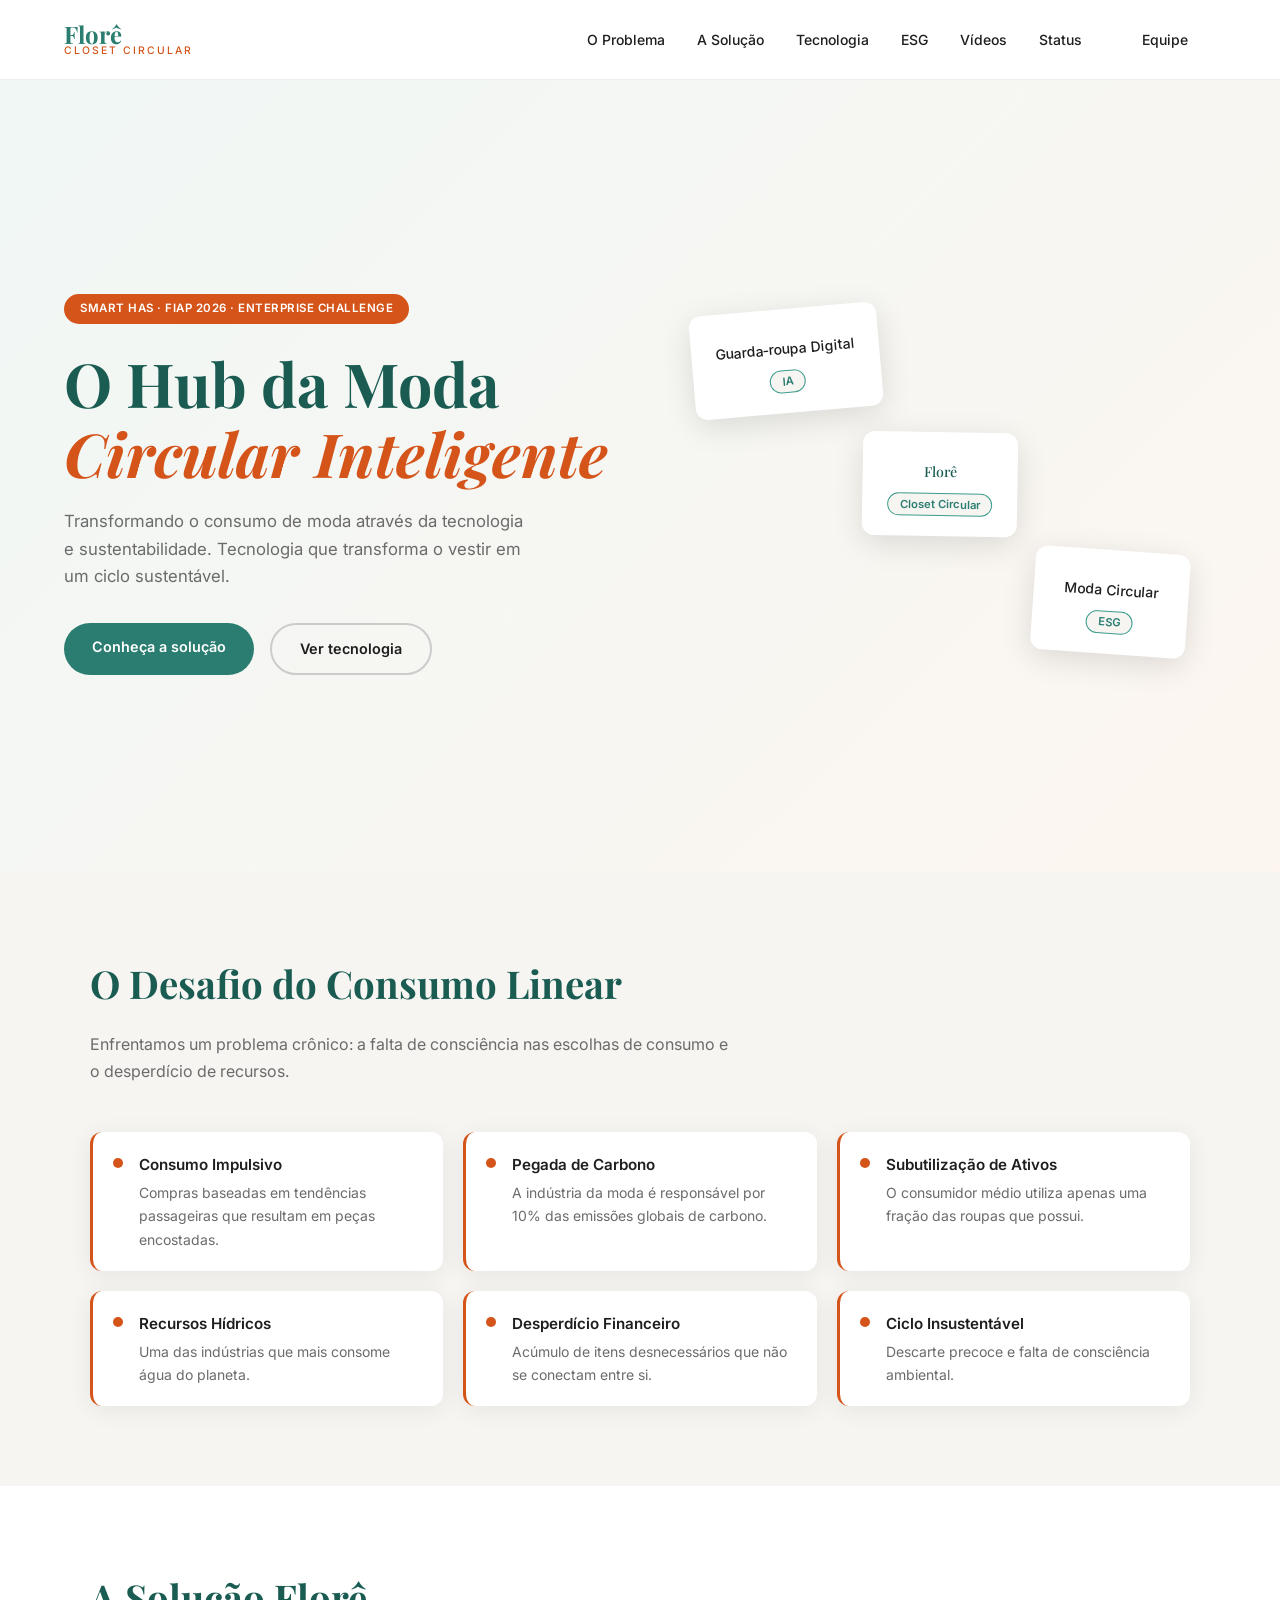
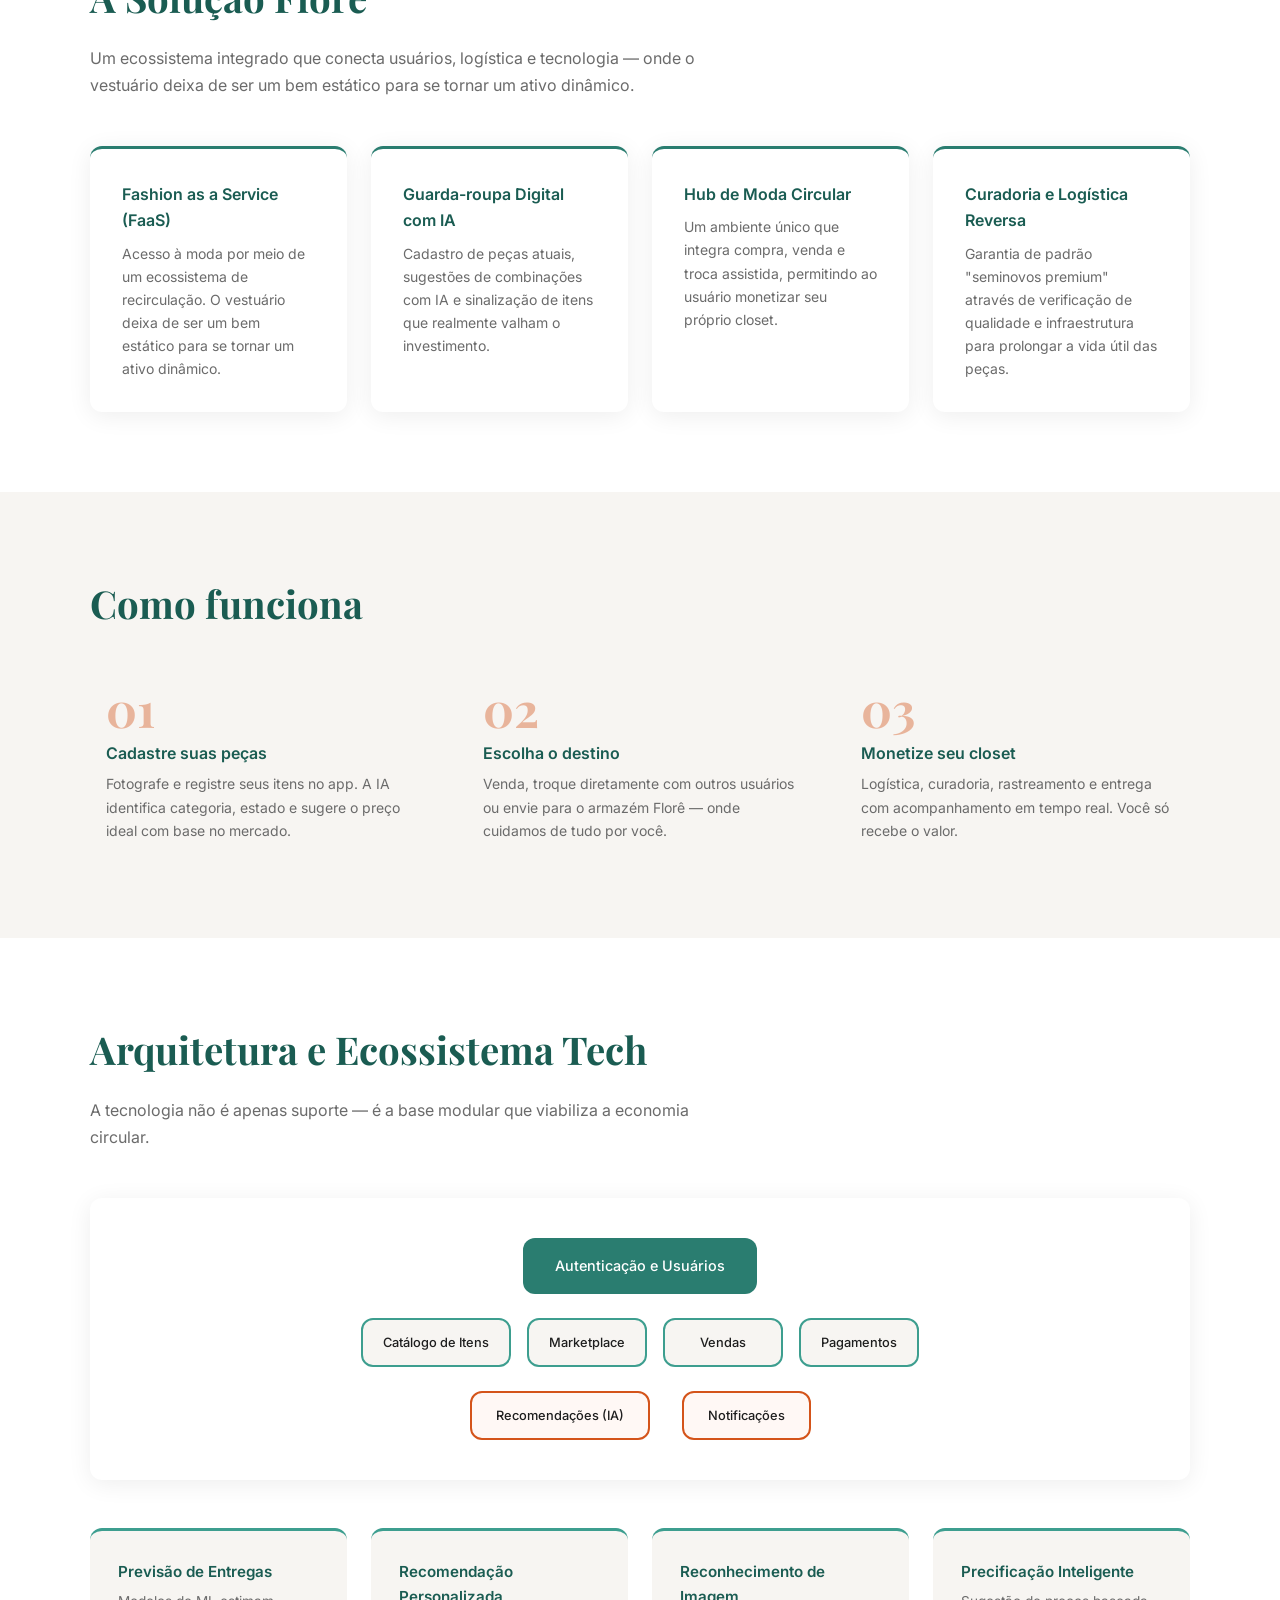
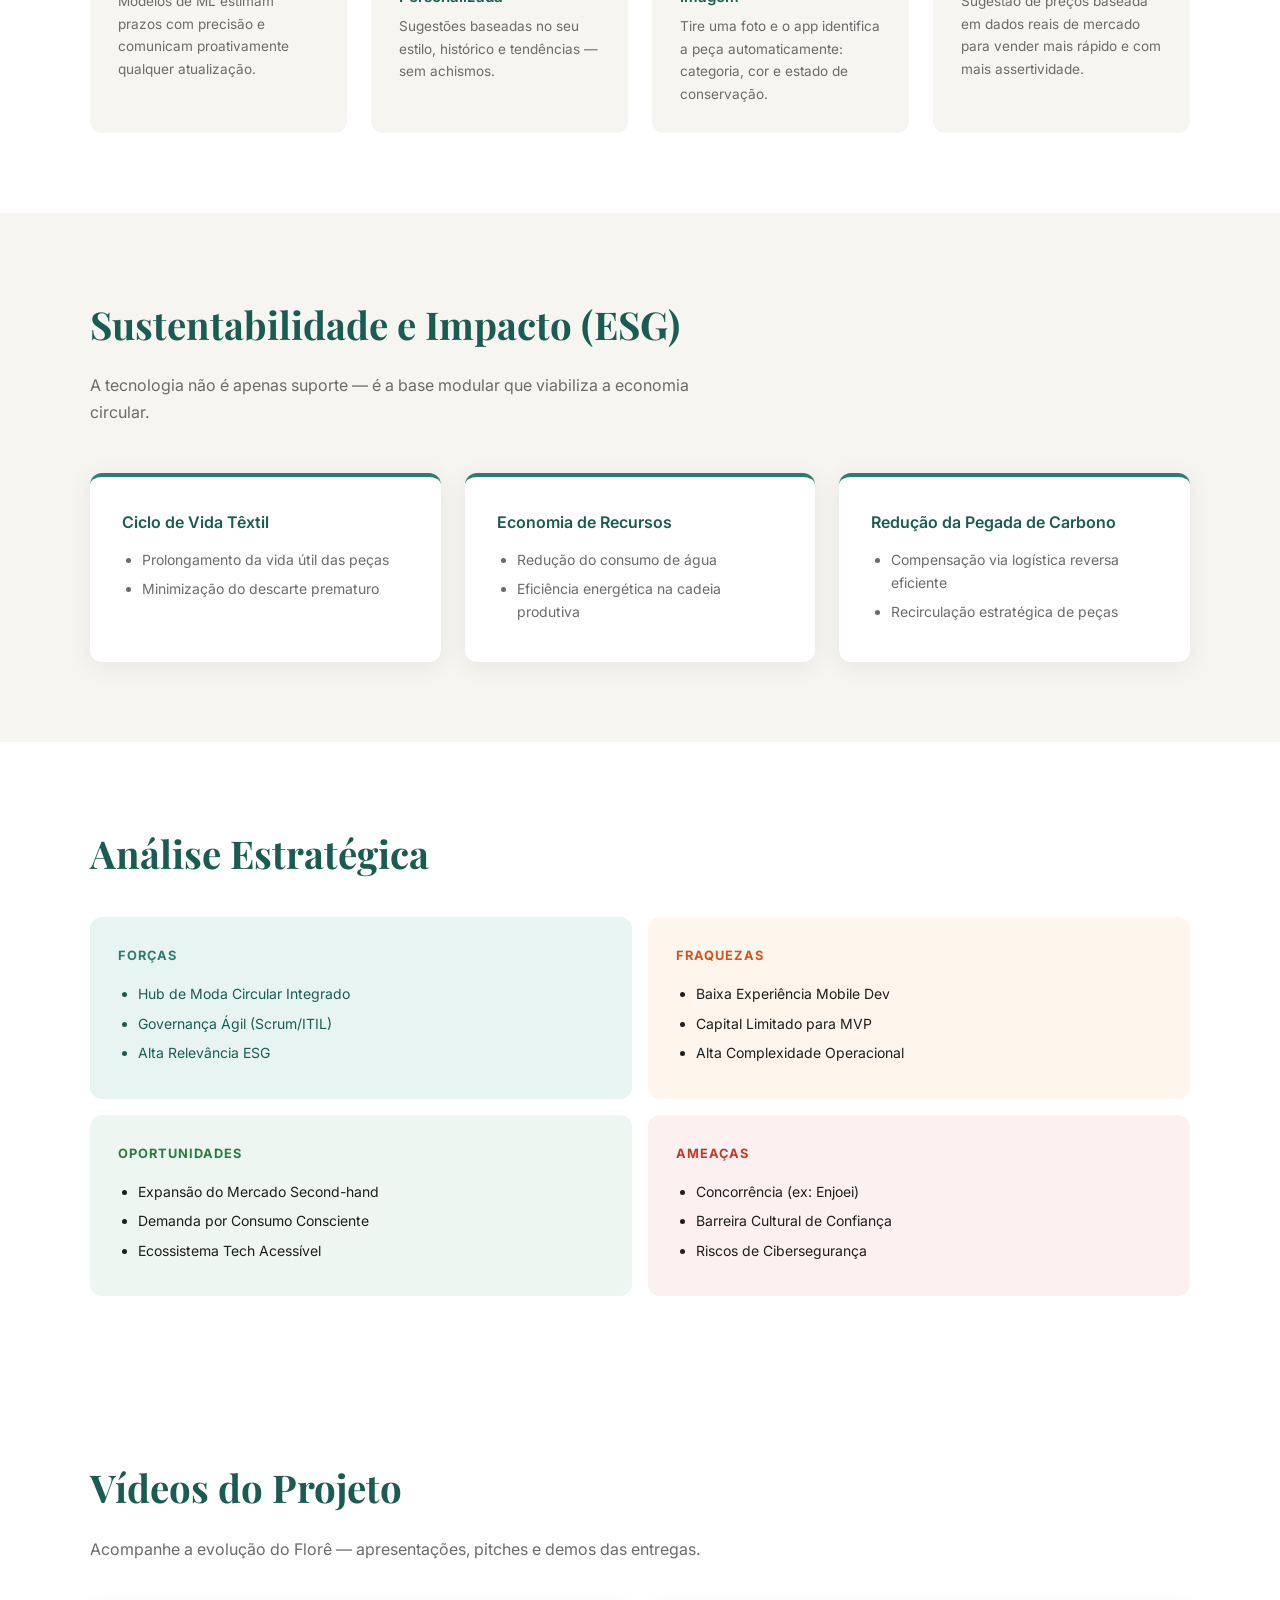
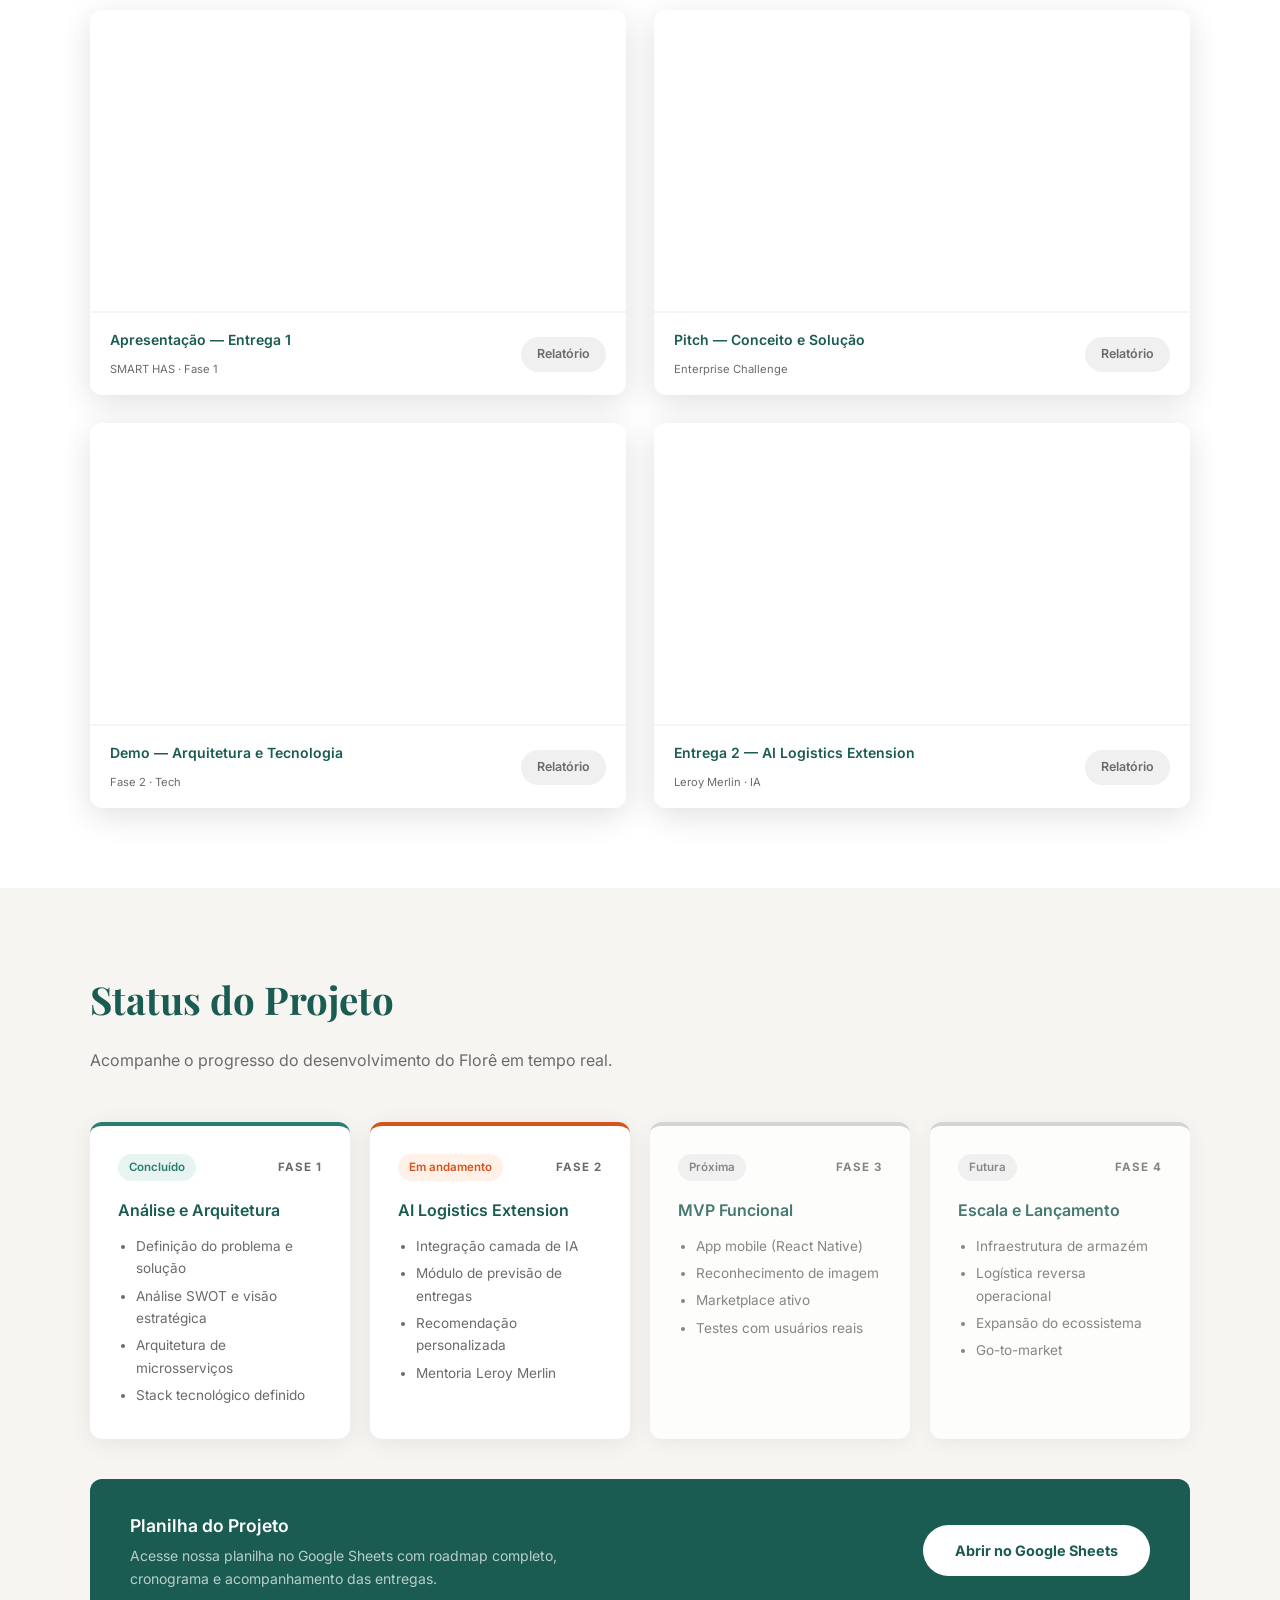
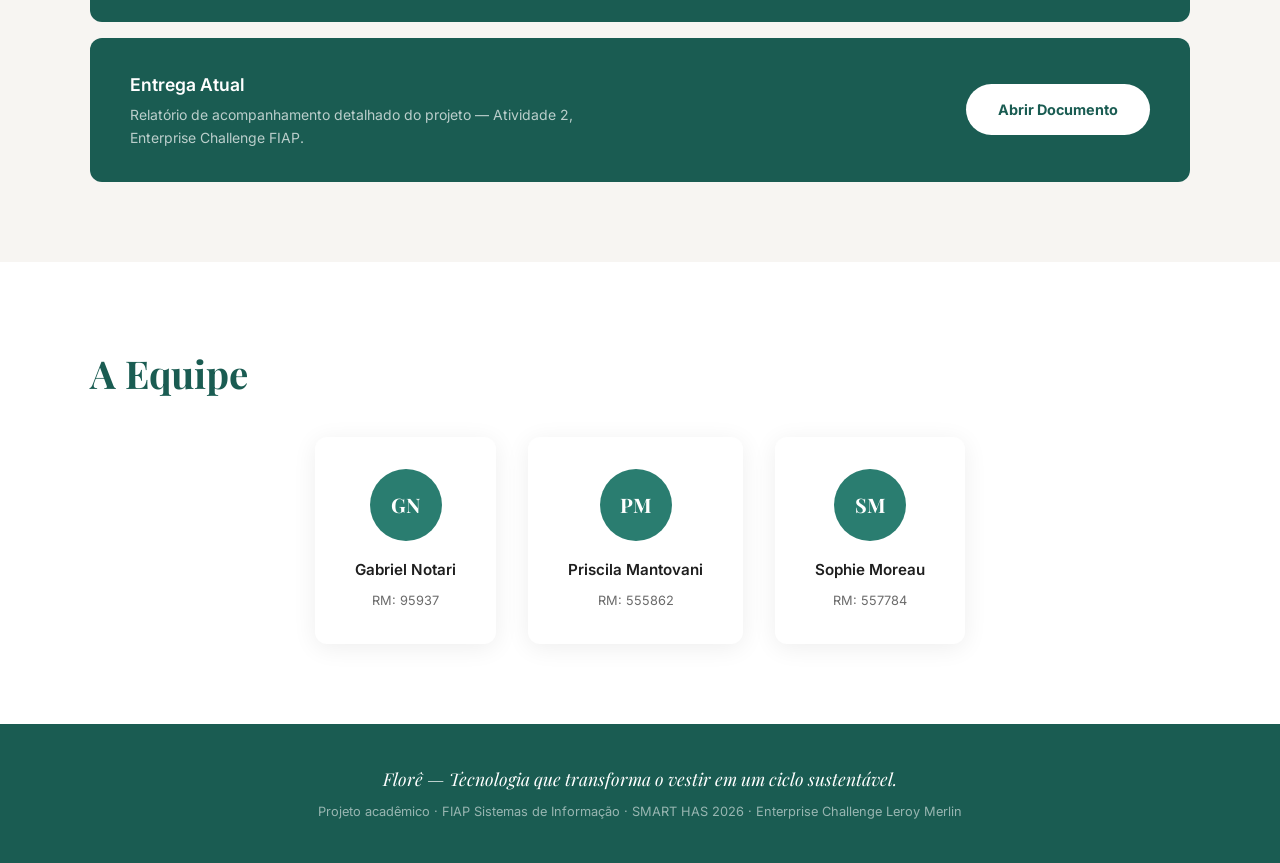
==== index.html @ 2611abcc "Match doc link style to sheets card" ====
<!DOCTYPE html>
<html lang="pt-BR">
<head>
  <meta charset="UTF-8" />
  <meta name="viewport" content="width=device-width, initial-scale=1.0" />
  <title>Florê — Closet Circular</title>
  <link rel="stylesheet" href="css/style.css" />
  <link rel="preconnect" href="https://fonts.googleapis.com" />
  <link href="https://fonts.googleapis.com/css2?family=Playfair+Display:ital,wght@0,400;0,600;0,700;1,400&family=Inter:wght@300;400;500;600&display=swap" rel="stylesheet" />
</head>
<body>

  <!-- NAV -->
  <nav class="nav">
    <div class="nav__logo">
      <span class="nav__logo-text">Florê</span>
      <span class="nav__logo-sub">closet circular</span>
    </div>
    <ul class="nav__links">
      <li><a href="#problema">O Problema</a></li>
      <li><a href="#solucao">A Solução</a></li>
      <li><a href="#tecnologia">Tecnologia</a></li>
      <li><a href="#esg">ESG</a></li>
      <li><a href="#videos">Vídeos</a></li>
      <li><a href="#status">Status</a></li>
      <li><a href="equipe.html" class="btn btn--outline">Equipe</a></li>
    </ul>
  </nav>

  <!-- HERO -->
  <section class="hero">
    <div class="hero__content">
      <span class="badge">SMART HAS · FIAP 2026 · Enterprise Challenge</span>
      <h1 class="hero__title">O Hub da Moda<br /><em>Circular Inteligente</em></h1>
      <p class="hero__subtitle">
        Transformando o consumo de moda através da tecnologia e sustentabilidade.
        Tecnologia que transforma o vestir em um ciclo sustentável.
      </p>
      <div class="hero__cta">
        <a href="#solucao" class="btn btn--primary">Conheça a solução</a>
        <a href="#tecnologia" class="btn btn--ghost">Ver tecnologia</a>
      </div>
    </div>
    <div class="hero__visual">
      <div class="hero__card hero__card--1">
        <p>Guarda-roupa Digital</p>
        <span class="card__tag">IA</span>
      </div>
      <div class="hero__card hero__card--2">
        <p class="hero__card-brand">Florê</p>
        <span class="card__tag">Closet Circular</span>
      </div>
      <div class="hero__card hero__card--3">
        <p>Moda Circular</p>
        <span class="card__tag">ESG</span>
      </div>
    </div>
  </section>

  <!-- PROBLEMA -->
  <section class="section section--alt" id="problema">
    <div class="container">
      <div class="section__header">
        <h2 class="section__title">O Desafio do Consumo Linear</h2>
        <p class="section__text">
          Enfrentamos um problema crônico: a falta de consciência nas escolhas de consumo e o desperdício de recursos.
        </p>
      </div>
      <div class="grid grid--2">
        <div class="problem-item">
          <div class="problem-item__dot"></div>
          <div>
            <h3>Consumo Impulsivo</h3>
            <p>Compras baseadas em tendências passageiras que resultam em peças encostadas.</p>
          </div>
        </div>
        <div class="problem-item">
          <div class="problem-item__dot"></div>
          <div>
            <h3>Pegada de Carbono</h3>
            <p>A indústria da moda é responsável por 10% das emissões globais de carbono.</p>
          </div>
        </div>
        <div class="problem-item">
          <div class="problem-item__dot"></div>
          <div>
            <h3>Subutilização de Ativos</h3>
            <p>O consumidor médio utiliza apenas uma fração das roupas que possui.</p>
          </div>
        </div>
        <div class="problem-item">
          <div class="problem-item__dot"></div>
          <div>
            <h3>Recursos Hídricos</h3>
            <p>Uma das indústrias que mais consome água do planeta.</p>
          </div>
        </div>
        <div class="problem-item">
          <div class="problem-item__dot"></div>
          <div>
            <h3>Desperdício Financeiro</h3>
            <p>Acúmulo de itens desnecessários que não se conectam entre si.</p>
          </div>
        </div>
        <div class="problem-item">
          <div class="problem-item__dot"></div>
          <div>
            <h3>Ciclo Insustentável</h3>
            <p>Descarte precoce e falta de consciência ambiental.</p>
          </div>
        </div>
      </div>
    </div>
  </section>

  <!-- SOLUÇÃO -->
  <section class="section" id="solucao">
    <div class="container">
      <div class="section__header">
        <h2 class="section__title">A Solução Florê</h2>
        <p class="section__text">
          Um ecossistema integrado que conecta usuários, logística e tecnologia — onde o vestuário deixa de ser um bem estático para se tornar um ativo dinâmico.
        </p>
      </div>
      <div class="cards">
        <div class="card card--accent">
          <h3>Fashion as a Service (FaaS)</h3>
          <p>Acesso à moda por meio de um ecossistema de recirculação. O vestuário deixa de ser um bem estático para se tornar um ativo dinâmico.</p>
        </div>
        <div class="card card--accent">
          <h3>Guarda-roupa Digital com IA</h3>
          <p>Cadastro de peças atuais, sugestões de combinações com IA e sinalização de itens que realmente valham o investimento.</p>
        </div>
        <div class="card card--accent">
          <h3>Hub de Moda Circular</h3>
          <p>Um ambiente único que integra compra, venda e troca assistida, permitindo ao usuário monetizar seu próprio closet.</p>
        </div>
        <div class="card card--accent">
          <h3>Curadoria e Logística Reversa</h3>
          <p>Garantia de padrão "seminovos premium" através de verificação de qualidade e infraestrutura para prolongar a vida útil das peças.</p>
        </div>
      </div>
    </div>
  </section>

  <!-- COMO FUNCIONA -->
  <section class="section section--alt" id="como-funciona">
    <div class="container">
      <h2 class="section__title">Como funciona</h2>
      <div class="steps">
        <div class="step">
          <span class="step__number">01</span>
          <h3>Cadastre suas peças</h3>
          <p>Fotografe e registre seus itens no app. A IA identifica categoria, estado e sugere o preço ideal com base no mercado.</p>
        </div>
        <div class="step">
          <span class="step__number">02</span>
          <h3>Escolha o destino</h3>
          <p>Venda, troque diretamente com outros usuários ou envie para o armazém Florê — onde cuidamos de tudo por você.</p>
        </div>
        <div class="step">
          <span class="step__number">03</span>
          <h3>Monetize seu closet</h3>
          <p>Logística, curadoria, rastreamento e entrega com acompanhamento em tempo real. Você só recebe o valor.</p>
        </div>
      </div>
    </div>
  </section>

  <!-- TECNOLOGIA -->
  <section class="section" id="tecnologia">
    <div class="container">
      <div class="section__header">
        <h2 class="section__title">Arquitetura e Ecossistema Tech</h2>
        <p class="section__text">
          A tecnologia não é apenas suporte — é a base modular que viabiliza a economia circular.
        </p>
      </div>
      <div class="arch">
        <div class="arch__center">
          <p>Autenticação e Usuários</p>
        </div>
        <div class="arch__modules">
          <div class="arch__module"><p>Catálogo de Itens</p></div>
          <div class="arch__module"><p>Marketplace</p></div>
          <div class="arch__module"><p>Vendas</p></div>
          <div class="arch__module"><p>Pagamentos</p></div>
        </div>
        <div class="arch__ai">
          <div class="arch__ai-item"><p>Recomendações (IA)</p></div>
          <div class="arch__ai-item"><p>Notificações</p></div>
        </div>
      </div>
      <div class="features">
        <div class="feature">
          <h3>Previsão de Entregas</h3>
          <p>Modelos de ML estimam prazos com precisão e comunicam proativamente qualquer atualização.</p>
        </div>
        <div class="feature">
          <h3>Recomendação Personalizada</h3>
          <p>Sugestões baseadas no seu estilo, histórico e tendências — sem achismos.</p>
        </div>
        <div class="feature">
          <h3>Reconhecimento de Imagem</h3>
          <p>Tire uma foto e o app identifica a peça automaticamente: categoria, cor e estado de conservação.</p>
        </div>
        <div class="feature">
          <h3>Precificação Inteligente</h3>
          <p>Sugestão de preços baseada em dados reais de mercado para vender mais rápido e com mais assertividade.</p>
        </div>
      </div>
    </div>
  </section>

  <!-- ESG -->
  <section class="section section--alt" id="esg">
    <div class="container">
      <div class="section__header">
        <h2 class="section__title">Sustentabilidade e Impacto (ESG)</h2>
        <p class="section__text">
          A tecnologia não é apenas suporte — é a base modular que viabiliza a economia circular.
        </p>
      </div>
      <div class="esg-grid">
        <div class="esg-card">
          <h3>Ciclo de Vida Têxtil</h3>
          <ul>
            <li>Prolongamento da vida útil das peças</li>
            <li>Minimização do descarte prematuro</li>
          </ul>
        </div>
        <div class="esg-card">
          <h3>Economia de Recursos</h3>
          <ul>
            <li>Redução do consumo de água</li>
            <li>Eficiência energética na cadeia produtiva</li>
          </ul>
        </div>
        <div class="esg-card">
          <h3>Redução da Pegada de Carbono</h3>
          <ul>
            <li>Compensação via logística reversa eficiente</li>
            <li>Recirculação estratégica de peças</li>
          </ul>
        </div>
      </div>
    </div>
  </section>

  <!-- SWOT -->
  <section class="section" id="swot">
    <div class="container">
      <h2 class="section__title">Análise Estratégica</h2>
      <div class="swot">
        <div class="swot__cell swot__cell--s">
          <h3>Forças</h3>
          <ul>
            <li>Hub de Moda Circular Integrado</li>
            <li>Governança Ágil (Scrum/ITIL)</li>
            <li>Alta Relevância ESG</li>
          </ul>
        </div>
        <div class="swot__cell swot__cell--w">
          <h3>Fraquezas</h3>
          <ul>
            <li>Baixa Experiência Mobile Dev</li>
            <li>Capital Limitado para MVP</li>
            <li>Alta Complexidade Operacional</li>
          </ul>
        </div>
        <div class="swot__cell swot__cell--o">
          <h3>Oportunidades</h3>
          <ul>
            <li>Expansão do Mercado Second-hand</li>
            <li>Demanda por Consumo Consciente</li>
            <li>Ecossistema Tech Acessível</li>
          </ul>
        </div>
        <div class="swot__cell swot__cell--t">
          <h3>Ameaças</h3>
          <ul>
            <li>Concorrência (ex: Enjoei)</li>
            <li>Barreira Cultural de Confiança</li>
            <li>Riscos de Cibersegurança</li>
          </ul>
        </div>
      </div>
    </div>
  </section>

  <!-- VIDEOS -->
  <section class="section" id="videos">
    <div class="container">
      <div class="section__header">
        <h2 class="section__title">Vídeos do Projeto</h2>
        <p class="section__text">Acompanhe a evolução do Florê — apresentações, pitches e demos das entregas.</p>
      </div>
      <div class="videos-grid">
        <div class="video-card">
          <div class="video-wrap">
            <iframe src="https://www.youtube.com/embed/IFmr7-r5NGU?start=9" title="Florê - Vídeo 1" frameborder="0" allow="accelerometer; autoplay; clipboard-write; encrypted-media; gyroscope; picture-in-picture" allowfullscreen></iframe>
          </div>
          <div class="video-card__footer">
            <div>
              <p class="video-card__label">Apresentação — Entrega 1</p>
              <span class="video-card__tag">SMART HAS · Fase 1</span>
            </div>
            <a href="assets/pdfs/entrega-1.pdf" class="btn-pdf" target="_blank" data-pending="true">Relatório</a>
          </div>
        </div>
        <div class="video-card">
          <div class="video-wrap">
            <iframe src="https://www.youtube.com/embed/PlExFuU6SHs?start=1" title="Florê - Vídeo 2" frameborder="0" allow="accelerometer; autoplay; clipboard-write; encrypted-media; gyroscope; picture-in-picture" allowfullscreen></iframe>
          </div>
          <div class="video-card__footer">
            <div>
              <p class="video-card__label">Pitch — Conceito e Solução</p>
              <span class="video-card__tag">Enterprise Challenge</span>
            </div>
            <a href="assets/pdfs/entrega-2.pdf" class="btn-pdf" target="_blank" data-pending="true">Relatório</a>
          </div>
        </div>
        <div class="video-card">
          <div class="video-wrap">
            <iframe src="https://www.youtube.com/embed/DBwNPee3TGM?start=10" title="Florê - Vídeo 3" frameborder="0" allow="accelerometer; autoplay; clipboard-write; encrypted-media; gyroscope; picture-in-picture" allowfullscreen></iframe>
          </div>
          <div class="video-card__footer">
            <div>
              <p class="video-card__label">Demo — Arquitetura e Tecnologia</p>
              <span class="video-card__tag">Fase 2 · Tech</span>
            </div>
            <a href="assets/pdfs/entrega-3.pdf" class="btn-pdf" target="_blank" data-pending="true">Relatório</a>
          </div>
        </div>
        <div class="video-card">
          <div class="video-wrap">
            <iframe src="https://www.youtube.com/embed/zfQlmi-WRsg?start=3" title="Florê - Vídeo 4" frameborder="0" allow="accelerometer; autoplay; clipboard-write; encrypted-media; gyroscope; picture-in-picture" allowfullscreen></iframe>
          </div>
          <div class="video-card__footer">
            <div>
              <p class="video-card__label">Entrega 2 — AI Logistics Extension</p>
              <span class="video-card__tag">Leroy Merlin · IA</span>
            </div>
            <a href="assets/pdfs/entrega-4.pdf" class="btn-pdf" target="_blank" data-pending="true">Relatório</a>
          </div>
        </div>
      </div>
    </div>
  </section>

  <!-- STATUS -->
  <section class="section section--alt" id="status">
    <div class="container">
      <div class="section__header">
        <h2 class="section__title">Status do Projeto</h2>
        <p class="section__text">Acompanhe o progresso do desenvolvimento do Florê em tempo real.</p>
      </div>
      <div class="status-grid">
        <div class="status-phase status-phase--done">
          <div class="status-phase__header">
            <span class="status-badge status-badge--done">Concluído</span>
            <span class="status-phase__num">Fase 1</span>
          </div>
          <h3>Análise e Arquitetura</h3>
          <ul>
            <li>Definição do problema e solução</li>
            <li>Análise SWOT e visão estratégica</li>
            <li>Arquitetura de microsserviços</li>
            <li>Stack tecnológico definido</li>
          </ul>
        </div>
        <div class="status-phase status-phase--active">
          <div class="status-phase__header">
            <span class="status-badge status-badge--active">Em andamento</span>
            <span class="status-phase__num">Fase 2</span>
          </div>
          <h3>AI Logistics Extension</h3>
          <ul>
            <li>Integração camada de IA</li>
            <li>Módulo de previsão de entregas</li>
            <li>Recomendação personalizada</li>
            <li>Mentoria Leroy Merlin</li>
          </ul>
        </div>
        <div class="status-phase status-phase--upcoming">
          <div class="status-phase__header">
            <span class="status-badge status-badge--upcoming">Próxima</span>
            <span class="status-phase__num">Fase 3</span>
          </div>
          <h3>MVP Funcional</h3>
          <ul>
            <li>App mobile (React Native)</li>
            <li>Reconhecimento de imagem</li>
            <li>Marketplace ativo</li>
            <li>Testes com usuários reais</li>
          </ul>
        </div>
        <div class="status-phase status-phase--upcoming">
          <div class="status-phase__header">
            <span class="status-badge status-badge--upcoming">Futura</span>
            <span class="status-phase__num">Fase 4</span>
          </div>
          <h3>Escala e Lançamento</h3>
          <ul>
            <li>Infraestrutura de armazém</li>
            <li>Logística reversa operacional</li>
            <li>Expansão do ecossistema</li>
            <li>Go-to-market</li>
          </ul>
        </div>
      </div>
      <div class="notion-cta">
        <div class="notion-cta__text">
          <div>
            <h3>Planilha do Projeto</h3>
            <p>Acesse nossa planilha no Google Sheets com roadmap completo, cronograma e acompanhamento das entregas.</p>
          </div>
        </div>
        <a href="https://docs.google.com/spreadsheets/d/1Z-wkbdMNPO_Iq59ugQeXgiXvL51vIGpdCzk_PUpWDBs/edit?gid=0#gid=0" class="btn btn--notion" target="_blank">
          Abrir no Google Sheets
        </a>
      </div>
      <div class="notion-cta" style="margin-top:1rem;">
        <div class="notion-cta__text">
          <div>
            <h3>Entrega Atual</h3>
            <p>Relatório de acompanhamento detalhado do projeto — Atividade 2, Enterprise Challenge FIAP.</p>
          </div>
        </div>
        <a href="https://docs.google.com/document/d/136XQELGQAtymhpwWUAUcLrFA5nmW3pX4q4spHRG1Mhg/edit?usp=sharing" class="btn btn--notion" target="_blank">
          Abrir Documento
        </a>
      </div>
    </div>
  </section>

  <!-- EQUIPE -->
  <section class="section" id="equipe">
    <div class="container">
      <h2 class="section__title">A Equipe</h2>
      <div class="team">
        <div class="team__member">
          <div class="team__avatar">GN</div>
          <h3>Gabriel Notari</h3>
          <span class="team__rm">RM: 95937</span>
        </div>
        <div class="team__member">
          <div class="team__avatar">PM</div>
          <h3>Priscila Mantovani</h3>
          <span class="team__rm">RM: 555862</span>
        </div>
        <div class="team__member">
          <div class="team__avatar">SM</div>
          <h3>Sophie Moreau</h3>
          <span class="team__rm">RM: 557784</span>
        </div>
      </div>
    </div>
  </section>

  <!-- FOOTER -->
  <footer class="footer">
    <p class="footer__tagline">Florê — Tecnologia que transforma o vestir em um ciclo sustentável.</p>
    <p class="footer__info">Projeto acadêmico · FIAP Sistemas de Informação · SMART HAS 2026 · Enterprise Challenge Leroy Merlin</p>
  </footer>

  <script src="js/main.js"></script>
</body>
</html>
---- css/style.css ----
/* ===== RESET & BASE ===== */
*, *::before, *::after { box-sizing: border-box; margin: 0; padding: 0; }

:root {
  --teal:       #2a7d70;
  --teal-light: #3d9e8f;
  --teal-dark:  #1a5c52;
  --orange:     #d4541a;
  --orange-light:#e8783d;
  --cream:      #f7f5f2;
  --dark:       #1e1e1e;
  --gray:       #6b6b6b;
  --gray-light: #f0f0f0;
  --white:      #ffffff;
  --radius:     12px;
  --shadow:     0 4px 24px rgba(0,0,0,0.07);
  --shadow-md:  0 8px 32px rgba(0,0,0,0.12);
}

html { scroll-behavior: smooth; }

body {
  font-family: 'Inter', sans-serif;
  background: var(--white);
  color: var(--dark);
  line-height: 1.65;
}

/* ===== NAV ===== */
.nav {
  display: flex;
  align-items: center;
  justify-content: space-between;
  padding: 1rem 5%;
  position: sticky;
  top: 0;
  background: rgba(255,255,255,0.96);
  backdrop-filter: blur(8px);
  border-bottom: 1px solid #eee;
  z-index: 100;
}

.nav__logo { display: flex; flex-direction: column; line-height: 1; }

.nav__logo-text {
  font-family: 'Playfair Display', serif;
  font-size: 1.5rem;
  font-weight: 700;
  color: var(--teal);
}

.nav__logo-sub {
  font-size: 0.65rem;
  letter-spacing: 2px;
  text-transform: uppercase;
  color: var(--orange);
  font-weight: 500;
}

.nav__links {
  display: flex;
  gap: 2rem;
  list-style: none;
  align-items: center;
}

.nav__links a {
  text-decoration: none;
  color: var(--dark);
  font-size: 0.875rem;
  font-weight: 500;
  transition: color 0.2s;
}

.nav__links a:hover { color: var(--teal); }

/* ===== BUTTONS ===== */
.btn {
  display: inline-block;
  padding: 0.75rem 1.75rem;
  border-radius: 50px;
  font-size: 0.9rem;
  font-weight: 600;
  text-decoration: none;
  cursor: pointer;
  border: none;
  transition: all 0.2s;
}

.btn--primary { background: var(--teal); color: var(--white); }
.btn--primary:hover { background: var(--teal-light); transform: translateY(-1px); }

.btn--ghost { background: transparent; color: var(--dark); border: 2px solid #ccc; }
.btn--ghost:hover { border-color: var(--teal); color: var(--teal); }

/* ===== BADGE ===== */
.badge {
  display: inline-block;
  background: var(--orange);
  color: var(--white);
  font-size: 0.72rem;
  font-weight: 600;
  letter-spacing: 0.5px;
  padding: 0.35rem 1rem;
  border-radius: 50px;
  margin-bottom: 1.5rem;
  text-transform: uppercase;
}

/* ===== HERO ===== */
.hero {
  display: flex;
  align-items: center;
  justify-content: space-between;
  gap: 3rem;
  padding: 5rem 5% 4rem;
  background: linear-gradient(135deg, #f0f7f5 0%, #fdf6f0 100%);
  min-height: 88vh;
}

.hero__content { flex: 1; max-width: 560px; }

.hero__title {
  font-family: 'Playfair Display', serif;
  font-size: clamp(2.6rem, 5vw, 3.8rem);
  font-weight: 700;
  line-height: 1.15;
  color: var(--teal-dark);
  margin-bottom: 1.25rem;
}

.hero__title em { color: var(--orange); font-style: italic; }

.hero__subtitle {
  font-size: 1.05rem;
  color: var(--gray);
  margin-bottom: 2rem;
  max-width: 460px;
}

.hero__cta { display: flex; gap: 1rem; flex-wrap: wrap; }

/* HERO CARDS */
.hero__visual {
  flex: 1;
  position: relative;
  display: flex;
  align-items: center;
  justify-content: center;
  min-height: 380px;
}

.hero__card {
  position: absolute;
  background: var(--white);
  border-radius: var(--radius);
  padding: 1.25rem 1.5rem;
  box-shadow: var(--shadow-md);
  text-align: center;
  min-width: 155px;
}

.hero__card p { font-size: 0.875rem; font-weight: 500; margin: 0.5rem 0 0.4rem; }
.hero__card-brand { font-family: 'Playfair Display', serif; font-size: 1.1rem; font-weight: 700; color: var(--teal-dark); }

.card__tag {
  font-size: 0.7rem;
  background: var(--cream);
  color: var(--teal);
  font-weight: 600;
  padding: 0.2rem 0.7rem;
  border-radius: 50px;
  border: 1px solid var(--teal-light);
}

.hero__card--1 { top: 15px; left: 5%; transform: rotate(-5deg); }
.hero__card--2 { top: 50%; left: 50%; transform: translate(-50%, -50%) rotate(1deg); z-index: 2; }
.hero__card--3 { bottom: 20px; right: 5%; transform: rotate(4deg); }

/* ===== SECTIONS ===== */
.section { padding: 5rem 5%; }
.section--alt { background: var(--cream); }

.container { max-width: 1100px; margin: 0 auto; }

.section__header { margin-bottom: 3rem; }

.section__title {
  font-family: 'Playfair Display', serif;
  font-size: clamp(1.8rem, 3vw, 2.5rem);
  font-weight: 700;
  color: var(--teal-dark);
  margin-bottom: 1rem;
}

.section__text {
  font-size: 1rem;
  color: var(--gray);
  max-width: 640px;
}

/* ===== PROBLEM ITEMS ===== */
.grid--2 {
  display: grid;
  grid-template-columns: repeat(auto-fit, minmax(300px, 1fr));
  gap: 1.25rem;
}

.problem-item {
  display: flex;
  gap: 1rem;
  align-items: flex-start;
  background: var(--white);
  padding: 1.25rem;
  border-radius: var(--radius);
  border-left: 3px solid var(--orange);
  box-shadow: var(--shadow);
}

.problem-item__dot {
  width: 10px;
  height: 10px;
  min-width: 10px;
  border-radius: 50%;
  background: var(--orange);
  margin-top: 6px;
}
.problem-item h3 { font-size: 0.95rem; font-weight: 600; margin-bottom: 0.25rem; }
.problem-item p { font-size: 0.875rem; color: var(--gray); }

/* ===== CARDS ===== */
.cards {
  display: grid;
  grid-template-columns: repeat(auto-fit, minmax(240px, 1fr));
  gap: 1.5rem;
}

.card {
  background: var(--white);
  border-radius: var(--radius);
  padding: 2rem;
  box-shadow: var(--shadow);
  transition: transform 0.2s, box-shadow 0.2s;
}

.card--accent { border-top: 3px solid var(--teal); }
.card:hover { transform: translateY(-4px); box-shadow: var(--shadow-md); }
.card h3 { font-size: 1rem; font-weight: 600; margin-bottom: 0.5rem; color: var(--teal-dark); }
.card p { font-size: 0.875rem; color: var(--gray); }

/* ===== STEPS ===== */
.steps {
  display: grid;
  grid-template-columns: repeat(auto-fit, minmax(250px, 1fr));
  gap: 2rem;
  margin-top: 2rem;
}

.step { padding: 1rem; }

.step__number {
  font-family: 'Playfair Display', serif;
  font-size: 3rem;
  font-weight: 700;
  color: var(--orange);
  opacity: 0.4;
  display: block;
  margin-bottom: 0.5rem;
  line-height: 1;
}

.step h3 { font-size: 1rem; font-weight: 600; margin-bottom: 0.4rem; color: var(--teal-dark); }
.step p { font-size: 0.875rem; color: var(--gray); }

/* ===== ARCHITECTURE ===== */
.arch {
  background: var(--white);
  border-radius: var(--radius);
  padding: 2.5rem;
  box-shadow: var(--shadow);
  margin-bottom: 3rem;
  text-align: center;
}

.arch__center {
  display: inline-flex;
  flex-direction: column;
  align-items: center;
  gap: 0.5rem;
  background: var(--teal);
  color: var(--white);
  padding: 1rem 2rem;
  border-radius: var(--radius);
  margin-bottom: 1.5rem;
  font-weight: 500;
  font-size: 0.9rem;
}

.arch__modules {
  display: flex;
  justify-content: center;
  gap: 1rem;
  flex-wrap: wrap;
  margin-bottom: 1.5rem;
}

.arch__module {
  background: var(--cream);
  border: 2px solid var(--teal-light);
  border-radius: var(--radius);
  padding: 0.75rem 1.25rem;
  font-size: 0.8rem;
  font-weight: 500;
  text-align: center;
  min-width: 120px;
}


.arch__ai {
  display: flex;
  justify-content: center;
  gap: 2rem;
  flex-wrap: wrap;
}

.arch__ai-item {
  background: #fff8f5;
  border: 2px solid var(--orange);
  border-radius: var(--radius);
  padding: 0.75rem 1.5rem;
  font-size: 0.8rem;
  font-weight: 500;
  text-align: center;
}


/* ===== FEATURES ===== */
.features {
  display: grid;
  grid-template-columns: repeat(auto-fit, minmax(220px, 1fr));
  gap: 1.5rem;
}

.feature {
  background: var(--cream);
  border-radius: var(--radius);
  padding: 1.75rem;
  border-top: 3px solid var(--teal-light);
}

.feature h3 { font-size: 0.95rem; font-weight: 600; margin-bottom: 0.4rem; color: var(--teal-dark); }
.feature p { font-size: 0.85rem; color: var(--gray); }

/* ===== ESG ===== */
.esg-grid {
  display: grid;
  grid-template-columns: repeat(auto-fit, minmax(280px, 1fr));
  gap: 1.5rem;
}

.esg-card {
  background: var(--white);
  border-radius: var(--radius);
  padding: 2rem;
  box-shadow: var(--shadow);
  border-top: 4px solid var(--teal);
}

.esg-card h3 { font-size: 1rem; font-weight: 600; margin-bottom: 0.75rem; color: var(--teal-dark); }
.esg-card ul { padding-left: 1.25rem; }
.esg-card li { font-size: 0.875rem; color: var(--gray); margin-bottom: 0.4rem; }

/* ===== SWOT ===== */
.swot {
  display: grid;
  grid-template-columns: 1fr 1fr;
  gap: 1rem;
  margin-top: 2rem;
}

.swot__cell {
  padding: 1.75rem;
  border-radius: var(--radius);
}

.swot__cell h3 {
  font-size: 0.8rem;
  font-weight: 700;
  text-transform: uppercase;
  letter-spacing: 1px;
  margin-bottom: 1rem;
}

.swot__cell ul { padding-left: 1.25rem; }
.swot__cell li { font-size: 0.875rem; margin-bottom: 0.4rem; }

.swot__cell--s { background: #e8f4f1; color: var(--teal-dark); }
.swot__cell--s h3 { color: var(--teal); }
.swot__cell--w { background: #fef5ec; }
.swot__cell--w h3 { color: var(--orange); }
.swot__cell--o { background: #edf6f0; }
.swot__cell--o h3 { color: #2d7a3e; }
.swot__cell--t { background: #fdf0f0; }
.swot__cell--t h3 { color: #c0392b; }

/* ===== STATUS ===== */
.status-grid {
  display: grid;
  grid-template-columns: repeat(auto-fit, minmax(230px, 1fr));
  gap: 1.25rem;
  margin-bottom: 2.5rem;
}

.status-phase {
  background: var(--white);
  border-radius: var(--radius);
  padding: 1.75rem;
  box-shadow: var(--shadow);
  border-top: 4px solid #ddd;
}

.status-phase--done   { border-top-color: var(--teal); }
.status-phase--active { border-top-color: var(--orange); }
.status-phase--upcoming { border-top-color: #ccc; opacity: 0.8; }

.status-phase__header {
  display: flex;
  justify-content: space-between;
  align-items: center;
  margin-bottom: 1rem;
}

.status-phase__num {
  font-size: 0.72rem;
  font-weight: 700;
  text-transform: uppercase;
  letter-spacing: 1px;
  color: var(--gray);
}

.status-badge {
  font-size: 0.72rem;
  font-weight: 600;
  padding: 0.25rem 0.7rem;
  border-radius: 50px;
}

.status-badge--done     { background: #e8f4f1; color: var(--teal); }
.status-badge--active   { background: #fff0e8; color: var(--orange); }
.status-badge--upcoming { background: var(--gray-light); color: var(--gray); }

.status-phase h3 {
  font-size: 1rem;
  font-weight: 600;
  color: var(--teal-dark);
  margin-bottom: 0.75rem;
}

.status-phase ul { padding-left: 1.1rem; }
.status-phase li { font-size: 0.85rem; color: var(--gray); margin-bottom: 0.3rem; }

/* NOTION CTA */
.notion-cta {
  display: flex;
  align-items: center;
  justify-content: space-between;
  gap: 1.5rem;
  background: var(--teal-dark);
  border-radius: var(--radius);
  padding: 2rem 2.5rem;
  flex-wrap: wrap;
}

.notion-cta__text {
  display: flex;
  align-items: center;
  gap: 1.25rem;
}


.notion-cta__text h3 {
  font-size: 1.1rem;
  font-weight: 600;
  color: var(--white);
  margin-bottom: 0.25rem;
}

.notion-cta__text p {
  font-size: 0.875rem;
  color: rgba(255,255,255,0.7);
  max-width: 480px;
}

.btn--notion {
  background: var(--white);
  color: var(--teal-dark);
  white-space: nowrap;
  font-weight: 700;
  padding: 0.85rem 2rem;
  border-radius: 50px;
  text-decoration: none;
  font-size: 0.9rem;
  transition: all 0.2s;
}

.btn--notion:hover { background: var(--cream); transform: translateY(-2px); }


/* ===== VIDEOS ===== */
.videos-grid {
  display: grid;
  grid-template-columns: repeat(auto-fit, minmax(460px, 1fr));
  gap: 1.75rem;
}

.video-card {
  background: var(--white);
  border-radius: var(--radius);
  overflow: hidden;
  box-shadow: var(--shadow-md);
  transition: transform 0.2s;
}

.video-card:hover { transform: translateY(-3px); }

.video-wrap {
  position: relative;
  padding-bottom: 56.25%;
  height: 0;
  overflow: hidden;
}

.video-wrap iframe {
  position: absolute;
  top: 0; left: 0;
  width: 100%; height: 100%;
  border: none;
}

.video-card__footer {
  display: flex;
  align-items: center;
  justify-content: space-between;
  gap: 1rem;
  padding: 0.9rem 1.25rem;
  border-top: 2px solid var(--cream);
}

.video-card__label {
  font-size: 0.875rem;
  font-weight: 600;
  color: var(--teal-dark);
  margin-bottom: 0.2rem;
}

.video-card__tag {
  font-size: 0.7rem;
  color: var(--gray);
  font-weight: 400;
}

.btn-pdf {
  display: inline-flex;
  align-items: center;
  gap: 0.4rem;
  background: var(--teal);
  color: var(--white);
  font-size: 0.78rem;
  font-weight: 600;
  padding: 0.45rem 1rem;
  border-radius: 50px;
  text-decoration: none;
  white-space: nowrap;
  transition: all 0.2s;
  flex-shrink: 0;
}

.btn-pdf:hover { background: var(--teal-light); }

.btn-pdf[data-pending="true"] {
  background: var(--gray-light);
  color: var(--gray);
  cursor: not-allowed;
  pointer-events: none;
}

/* ===== TEAM ===== */
.team {
  display: flex;
  gap: 2rem;
  justify-content: center;
  flex-wrap: wrap;
  margin-top: 2rem;
}

.team__member {
  text-align: center;
  background: var(--white);
  border-radius: var(--radius);
  padding: 2rem 2.5rem;
  box-shadow: var(--shadow);
  min-width: 180px;
}

.team__avatar {
  width: 72px;
  height: 72px;
  background: var(--teal);
  color: var(--white);
  border-radius: 50%;
  display: flex;
  align-items: center;
  justify-content: center;
  font-size: 1.25rem;
  font-weight: 700;
  margin: 0 auto 1rem;
  font-family: 'Playfair Display', serif;
}

.team__member h3 { font-size: 0.95rem; font-weight: 600; margin-bottom: 0.25rem; }
.team__rm { font-size: 0.8rem; color: var(--gray); }

/* ===== FOOTER ===== */
.footer {
  text-align: center;
  padding: 2.5rem 5%;
  background: var(--teal-dark);
  color: rgba(255,255,255,0.9);
}

.footer__tagline {
  font-family: 'Playfair Display', serif;
  font-size: 1.1rem;
  color: var(--white);
  margin-bottom: 0.5rem;
  font-style: italic;
}

.footer__info { font-size: 0.8rem; color: rgba(255,255,255,0.55); }

/* ===== RESPONSIVE ===== */
@media (max-width: 768px) {
  .hero {
    flex-direction: column;
    padding: 3rem 5%;
    min-height: auto;
    text-align: center;
  }

  .hero__cta { justify-content: center; }
  .hero__subtitle { margin: 0 auto 2rem; }
  .hero__visual { min-height: 260px; width: 100%; }

  .nav__links { display: none; }

  .swot { grid-template-columns: 1fr; }

  .arch__modules { flex-direction: column; align-items: center; }

  .videos-grid { grid-template-columns: 1fr; }
}
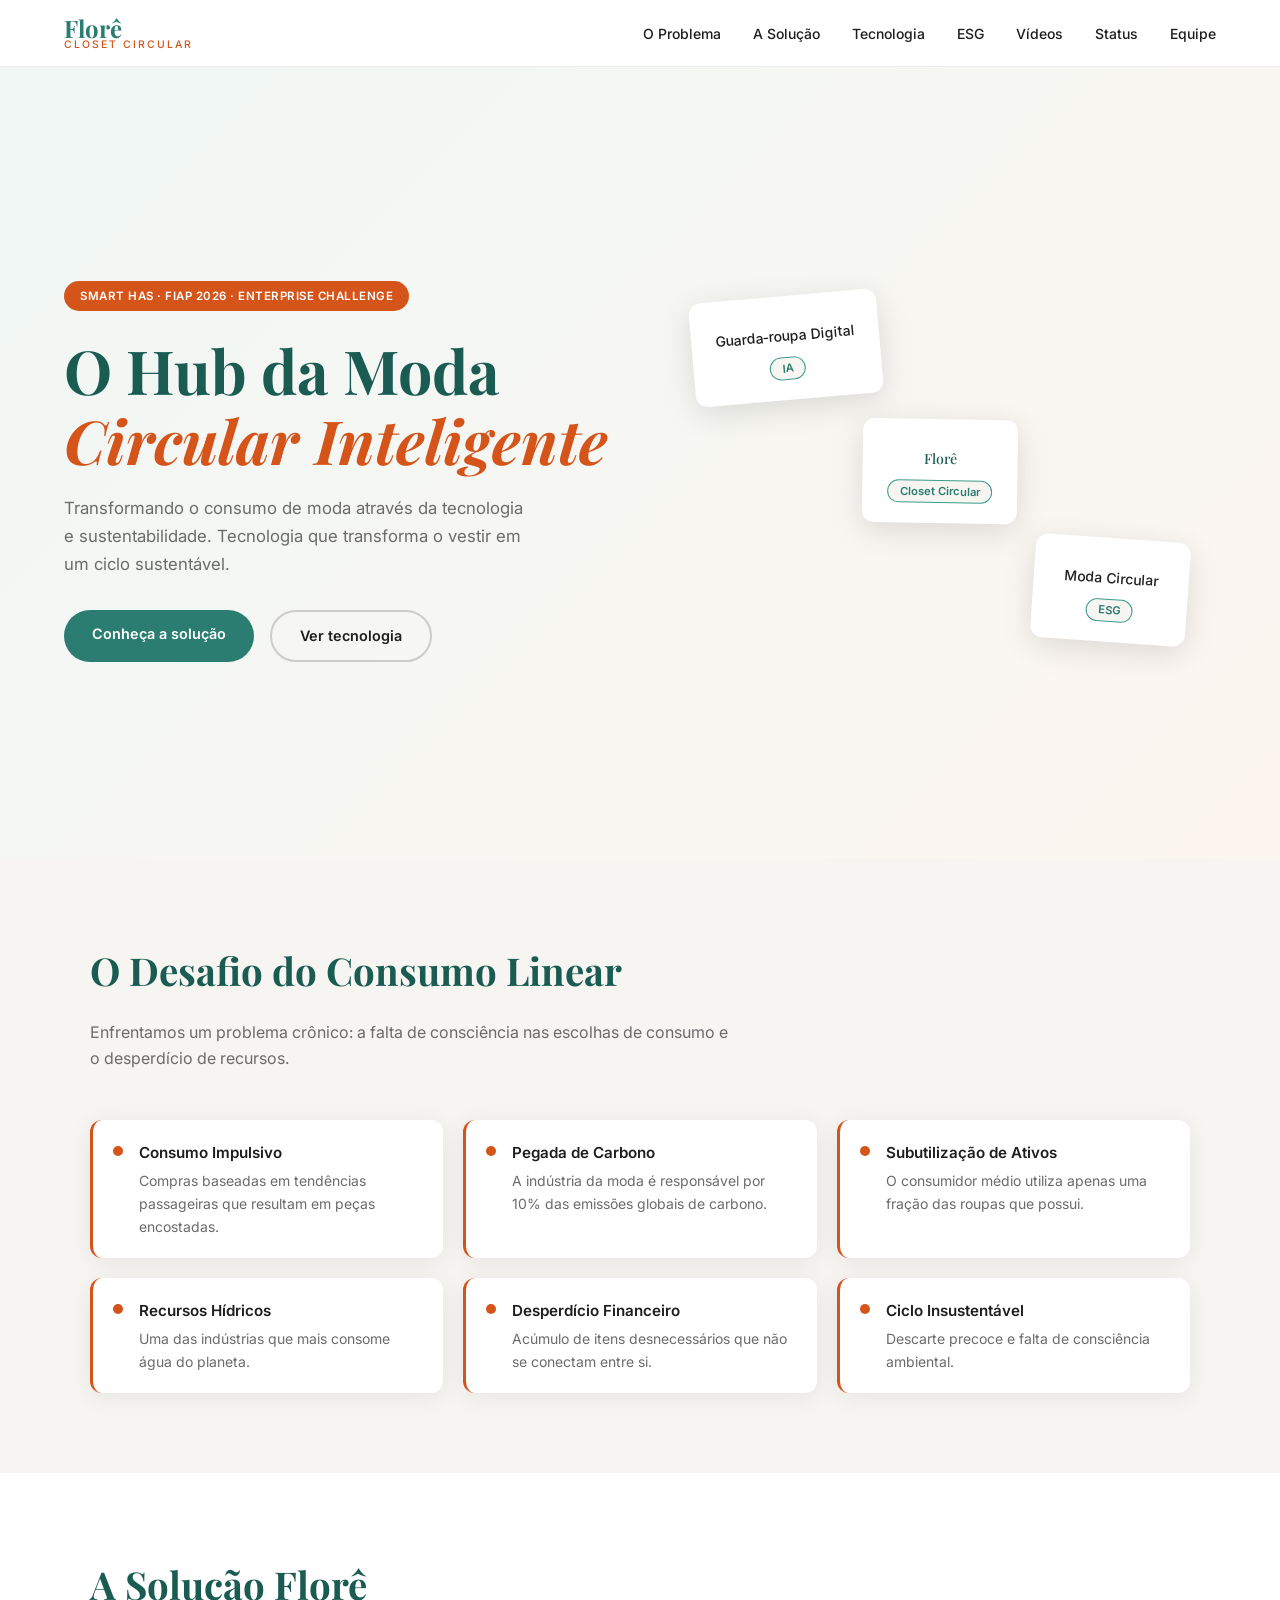
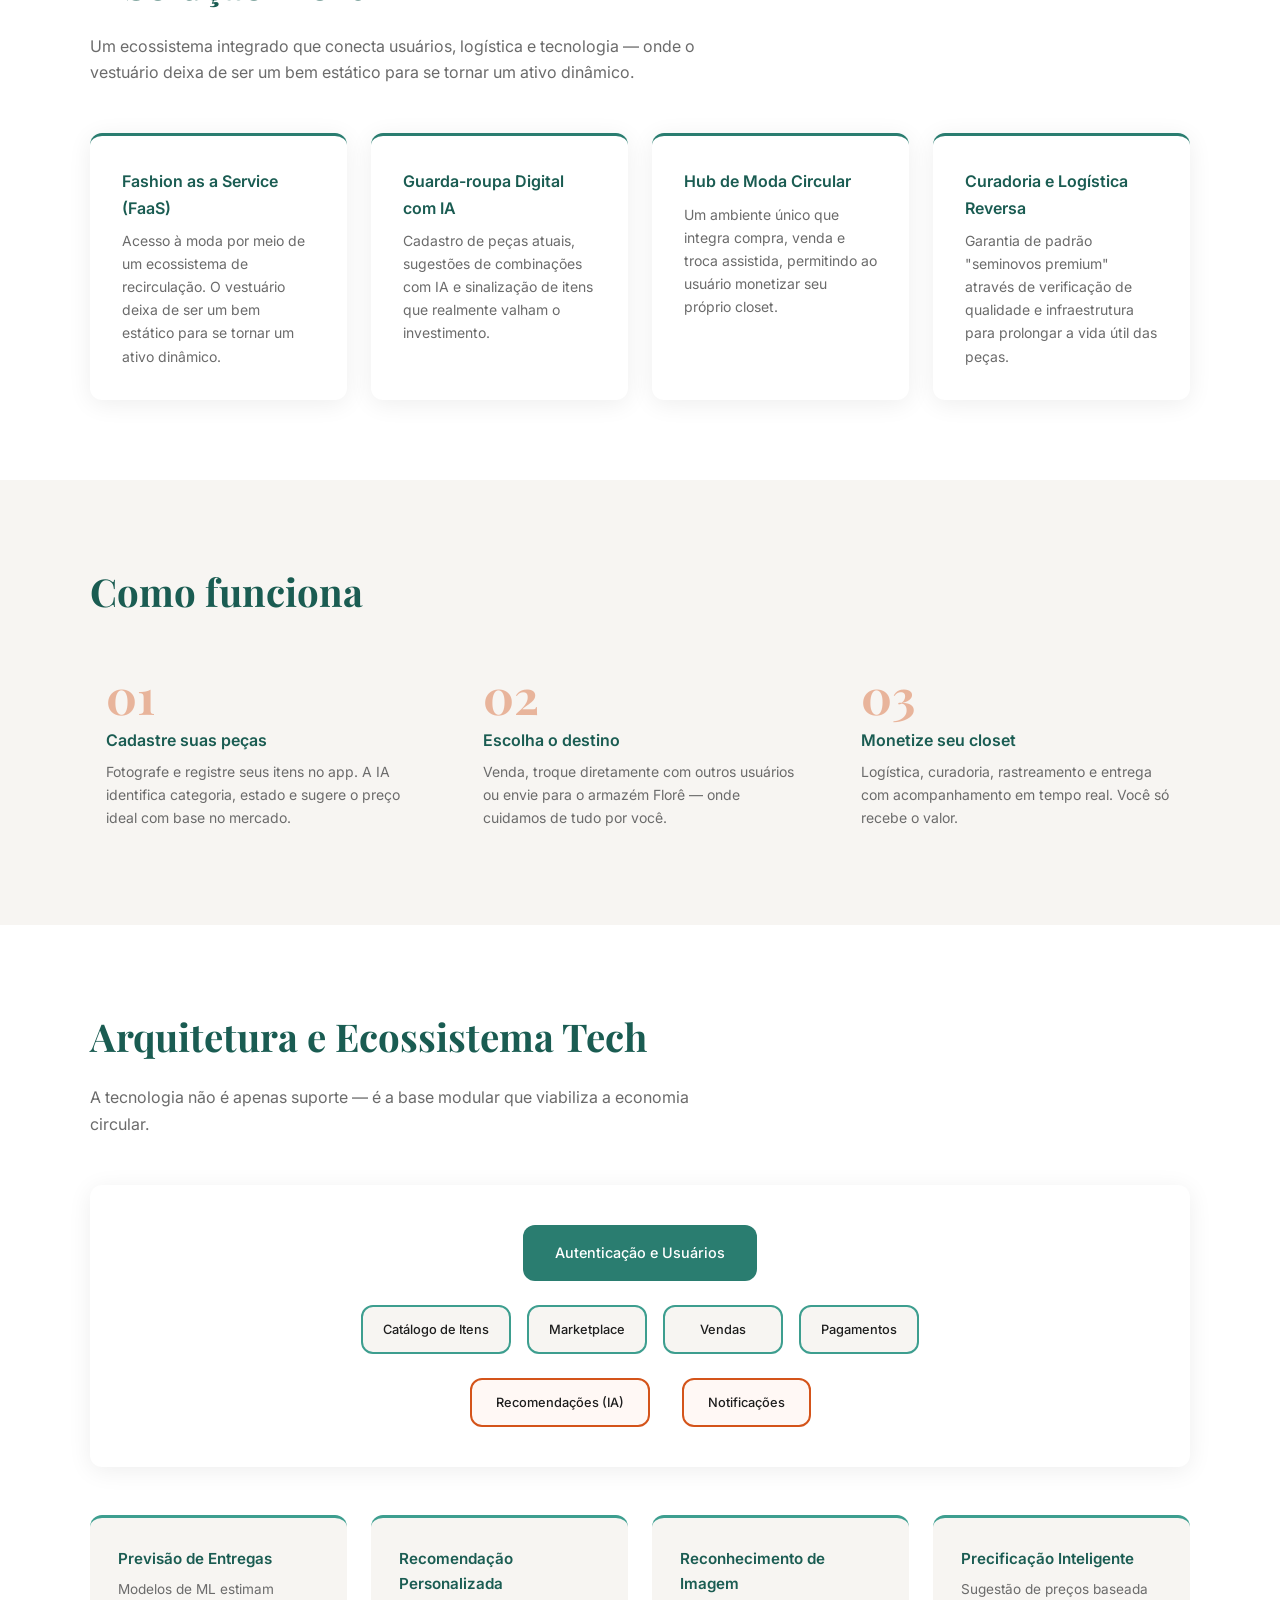
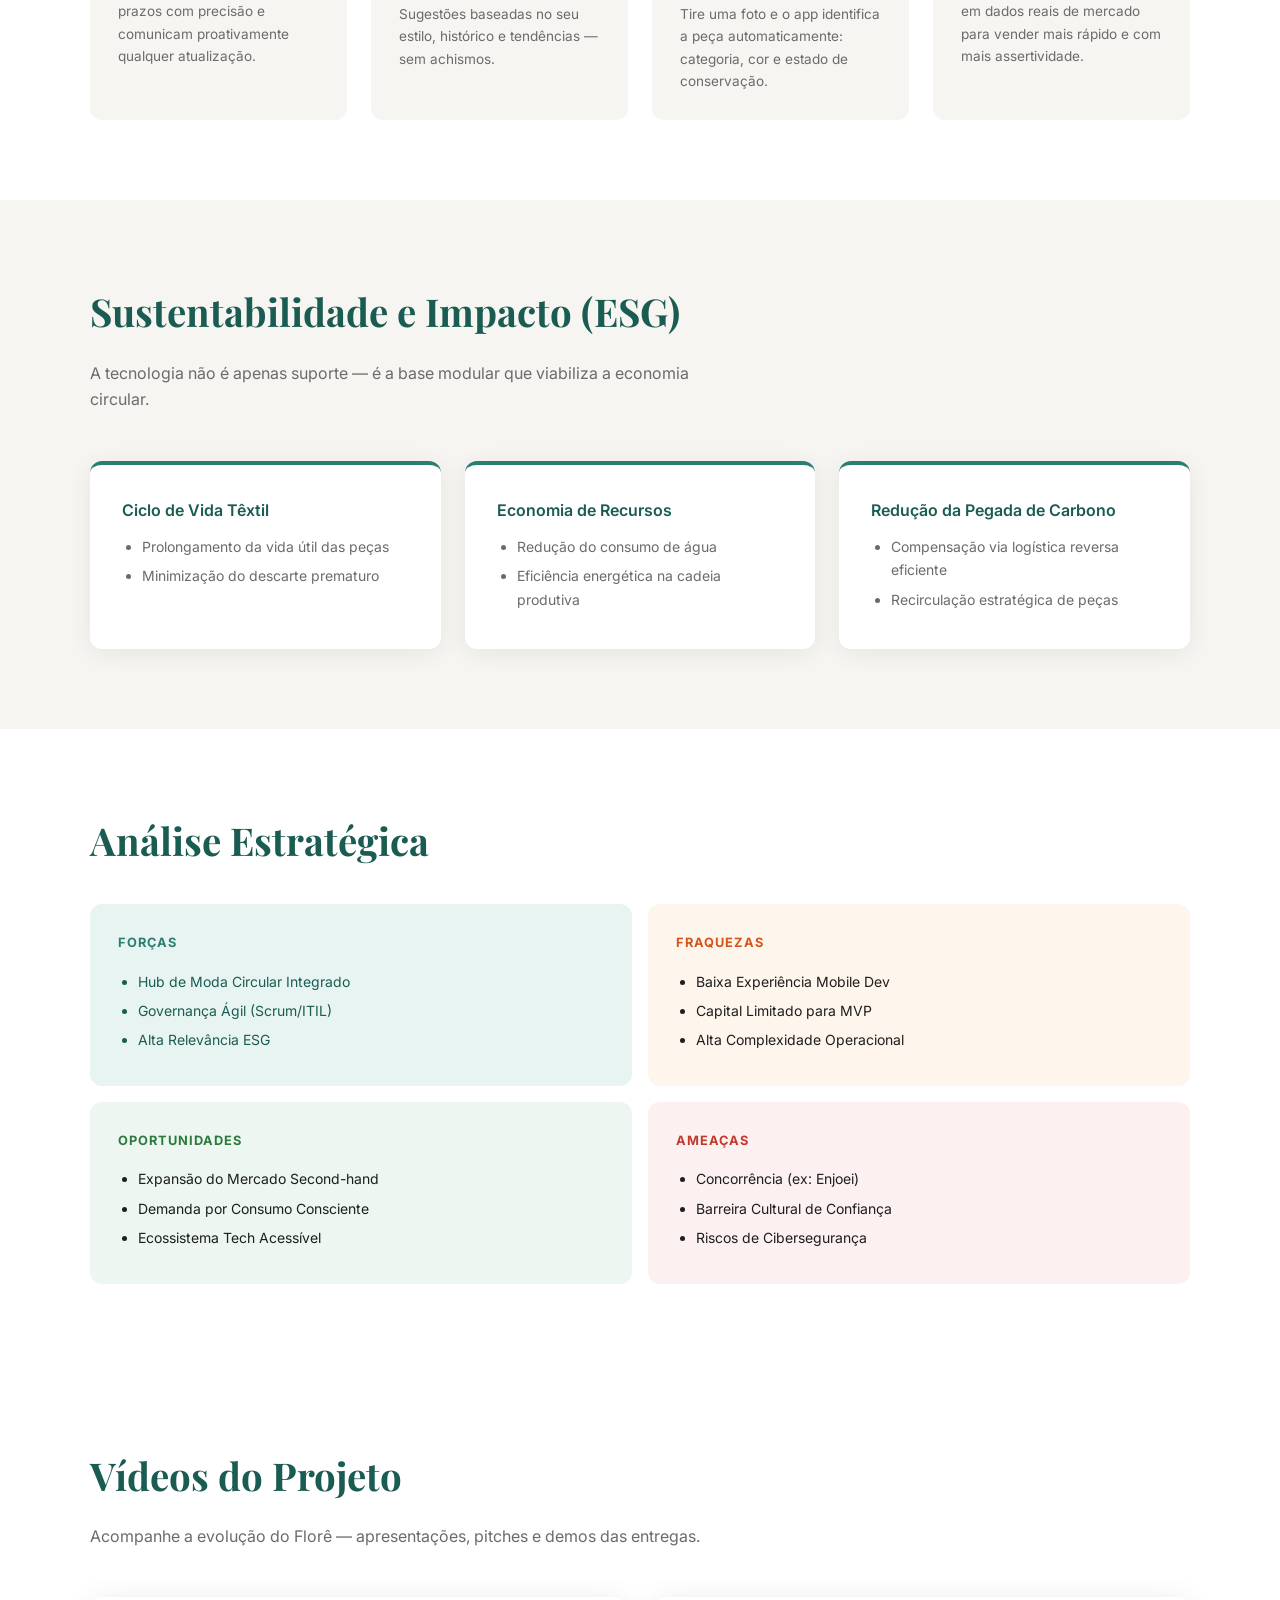
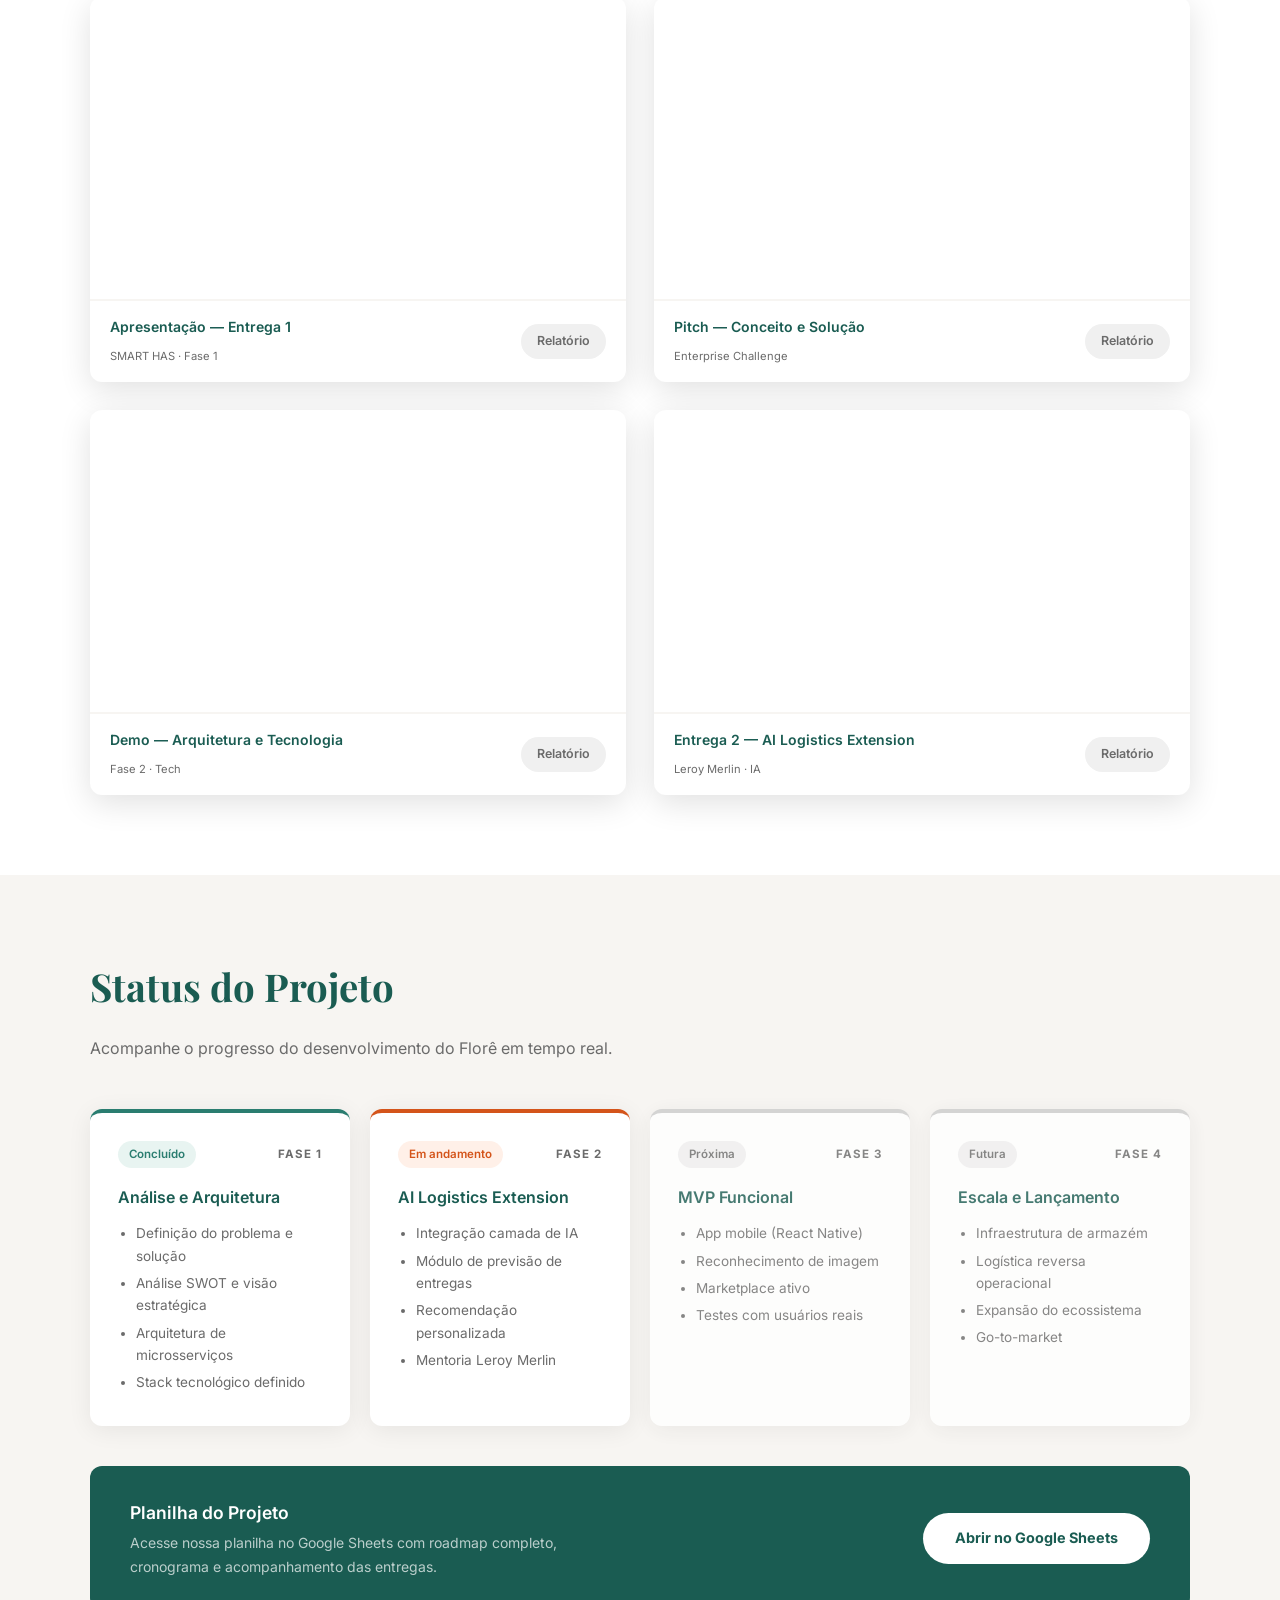
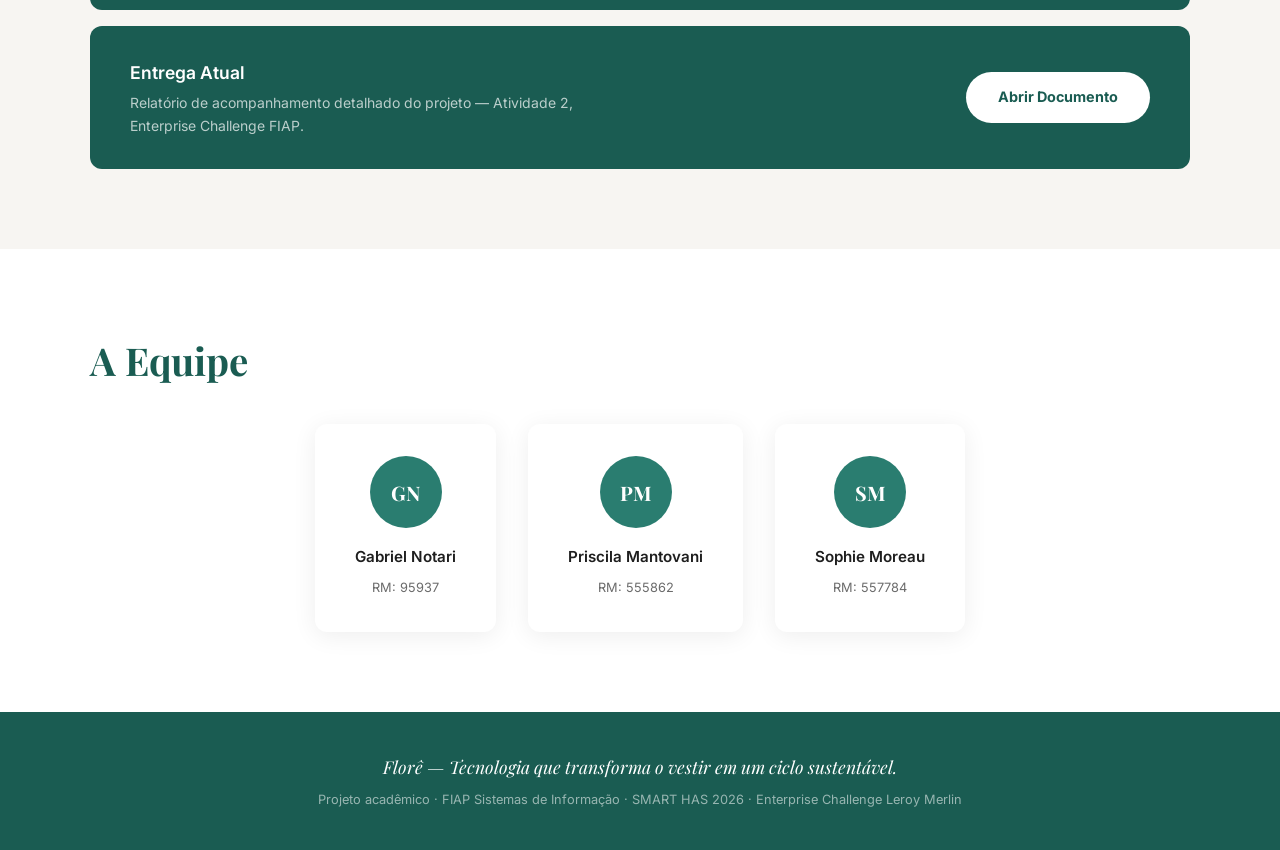
==== commit 56edea4b: "Remove equipe page, keep team section on index" ====
--- a/index.html
+++ b/index.html
@@ -23,7 +23,7 @@
       <li><a href="#esg">ESG</a></li>
       <li><a href="#videos">Vídeos</a></li>
       <li><a href="#status">Status</a></li>
-      <li><a href="equipe.html" class="btn btn--outline">Equipe</a></li>
+      <li><a href="#equipe">Equipe</a></li>
     </ul>
   </nav>
 
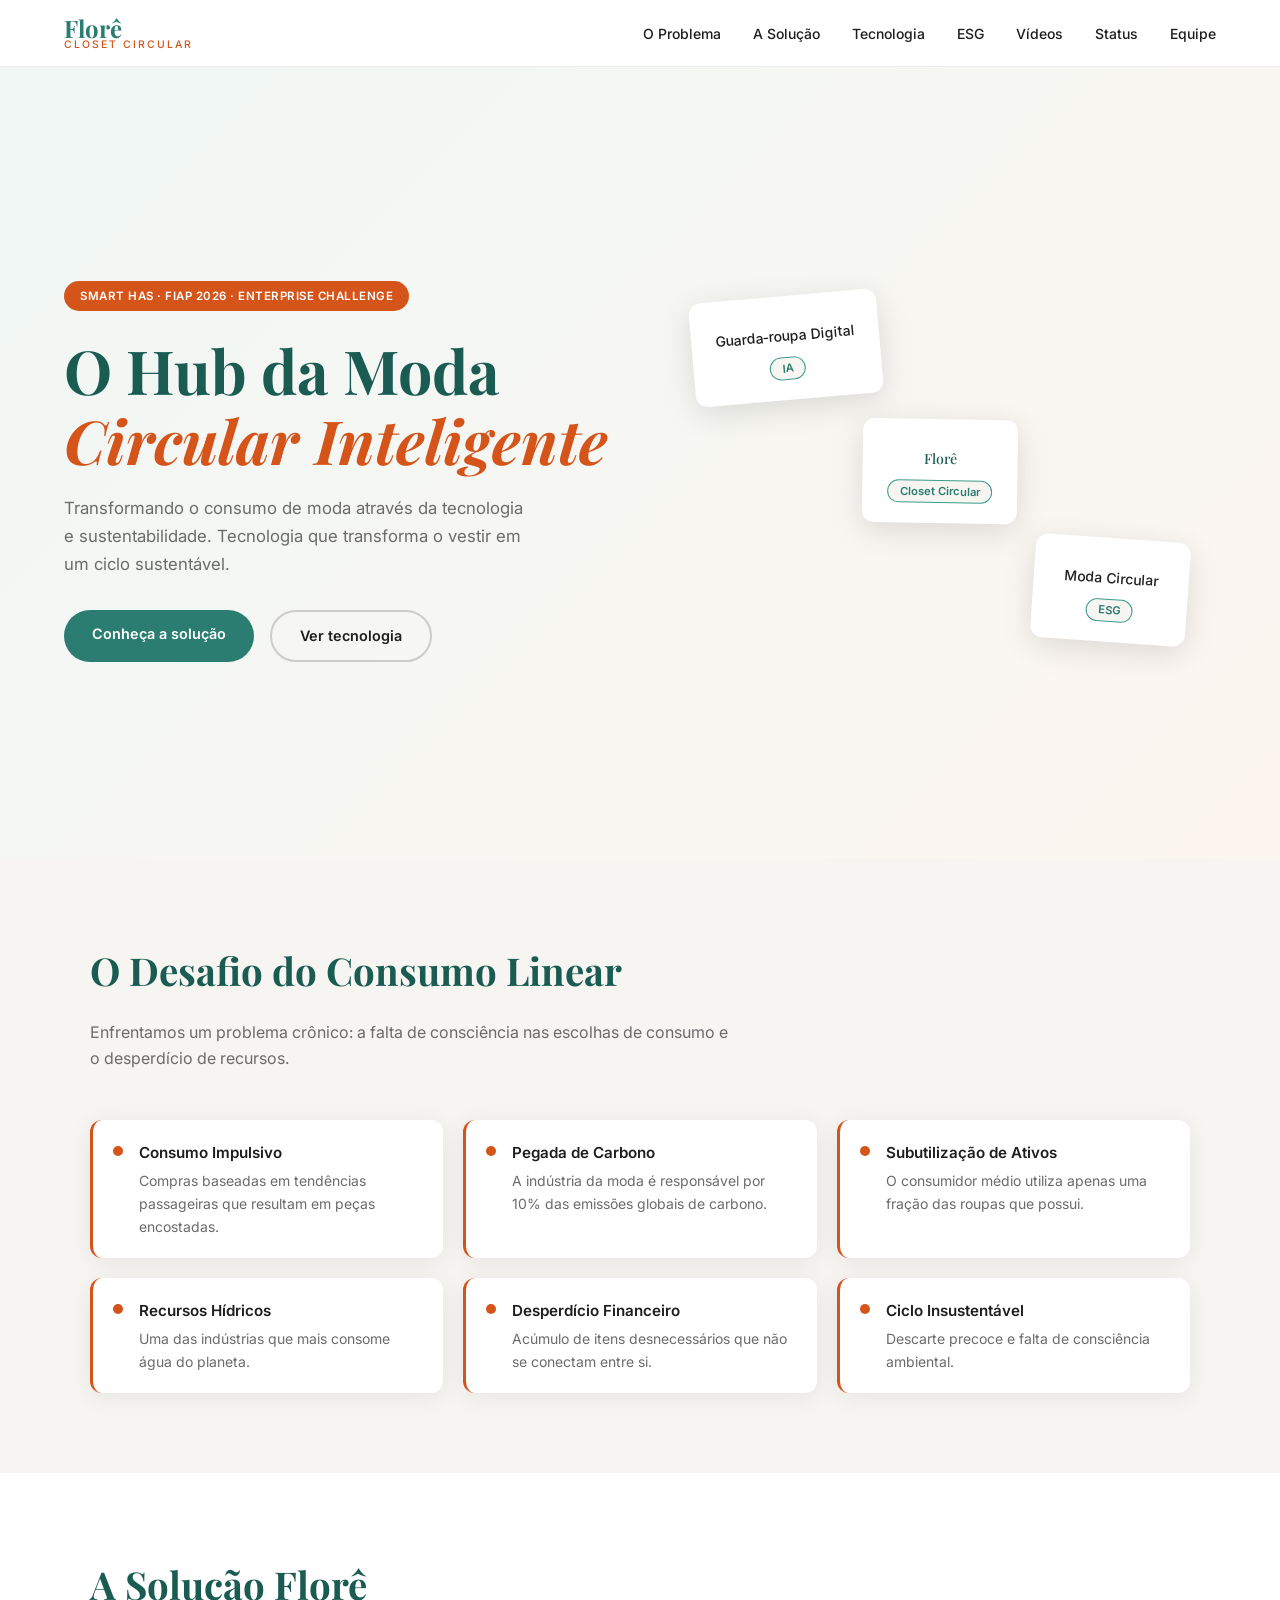
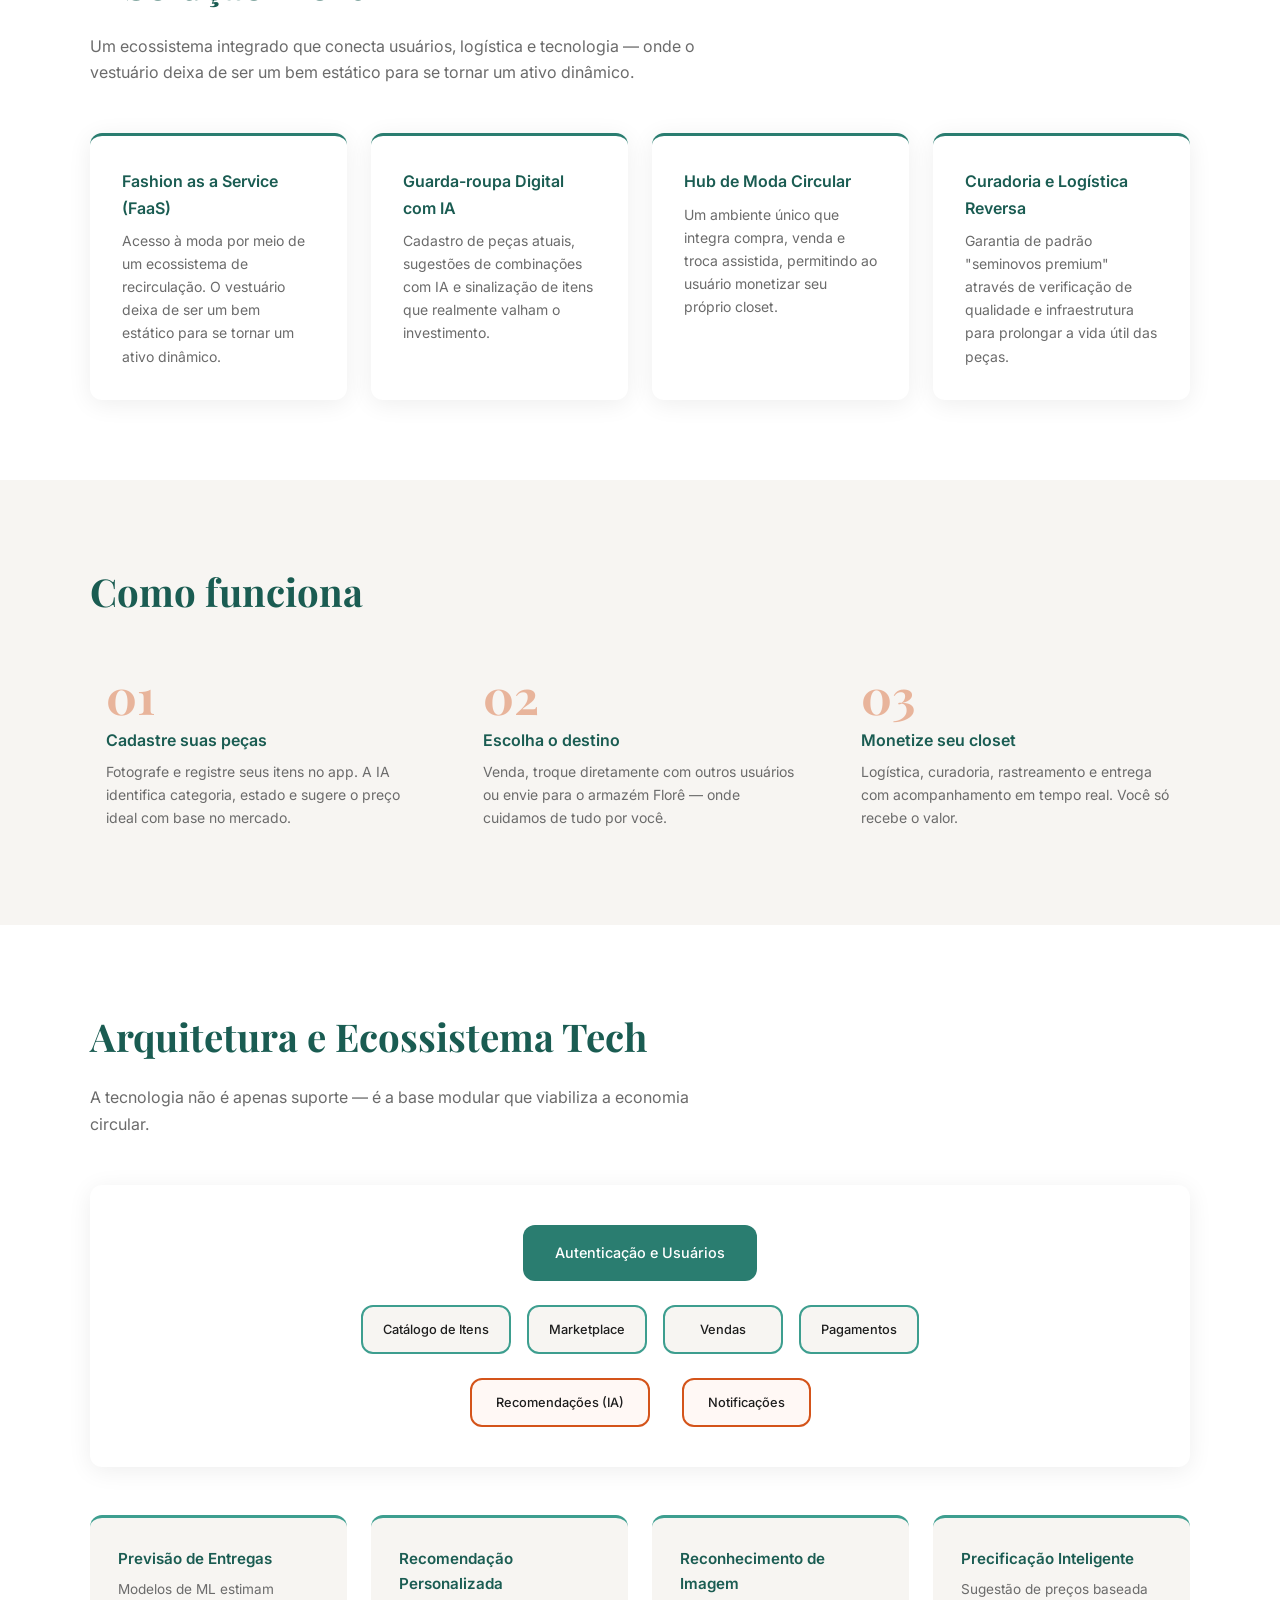
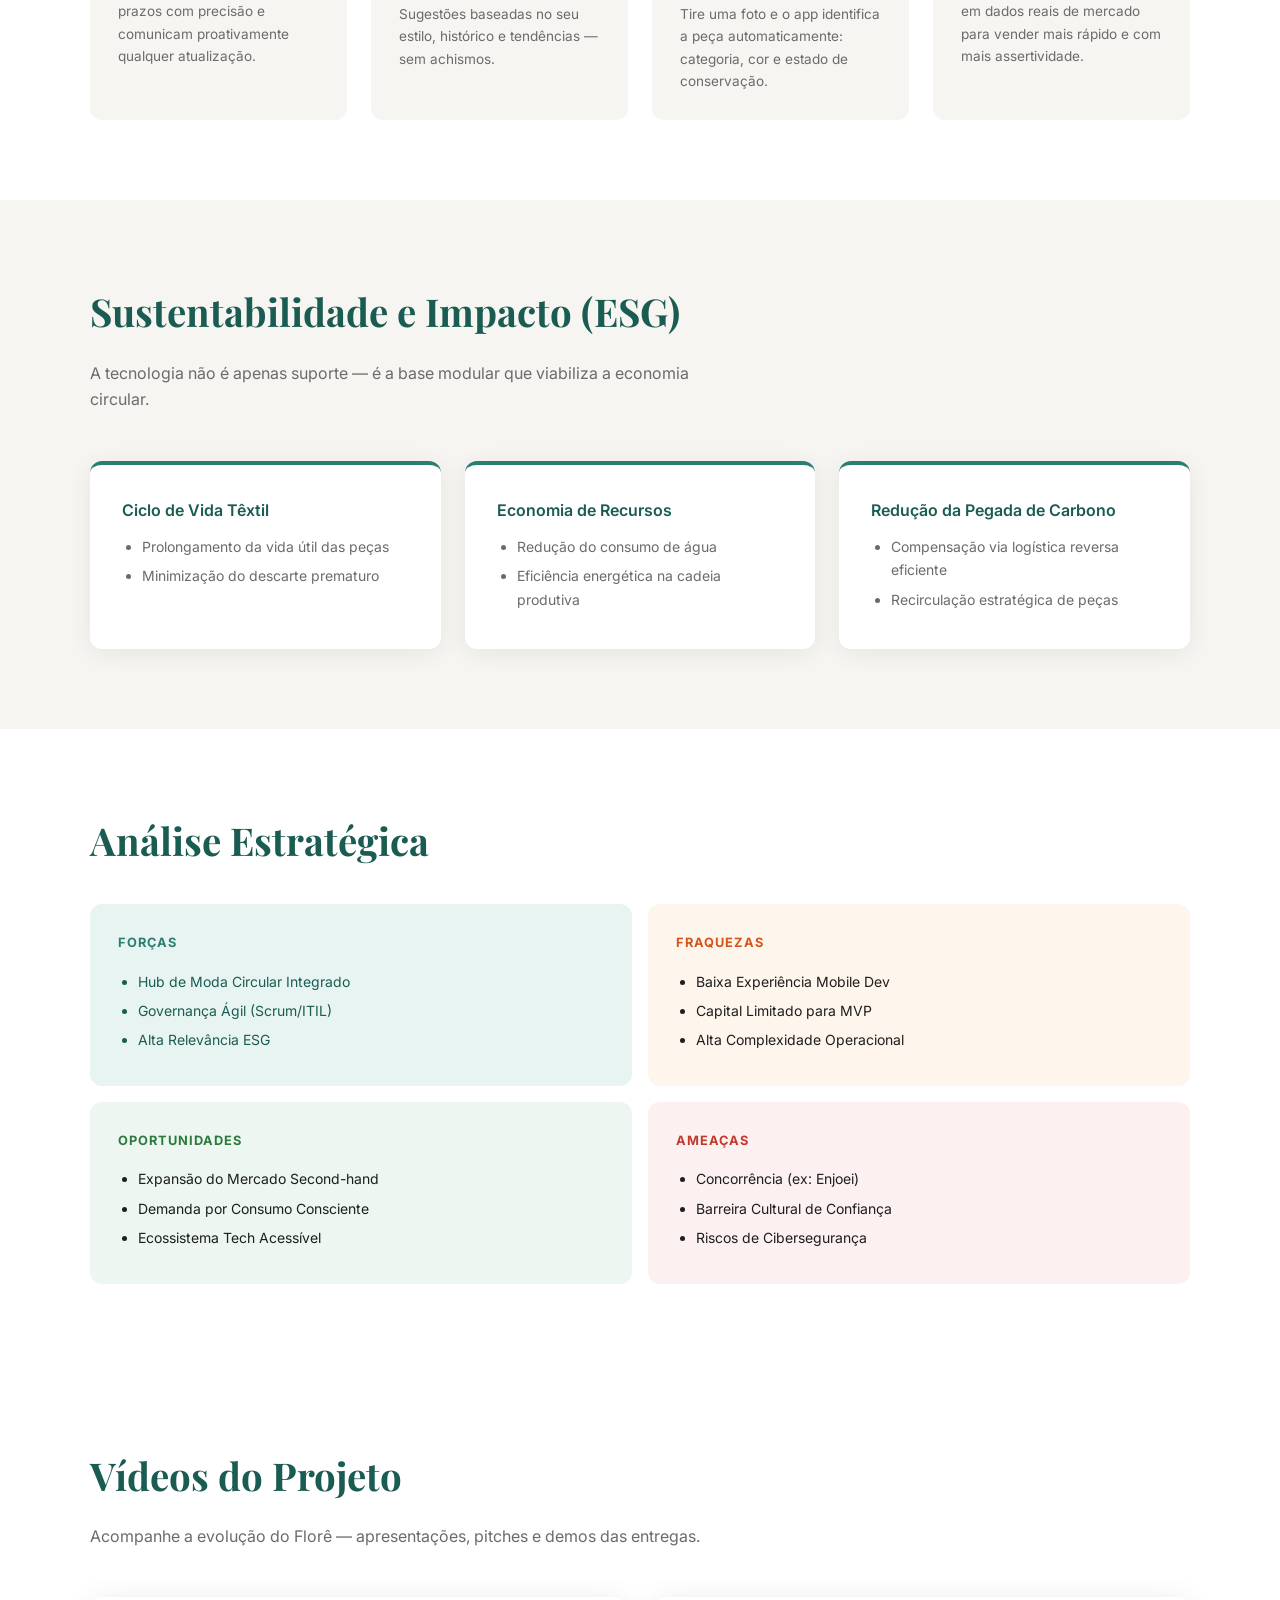
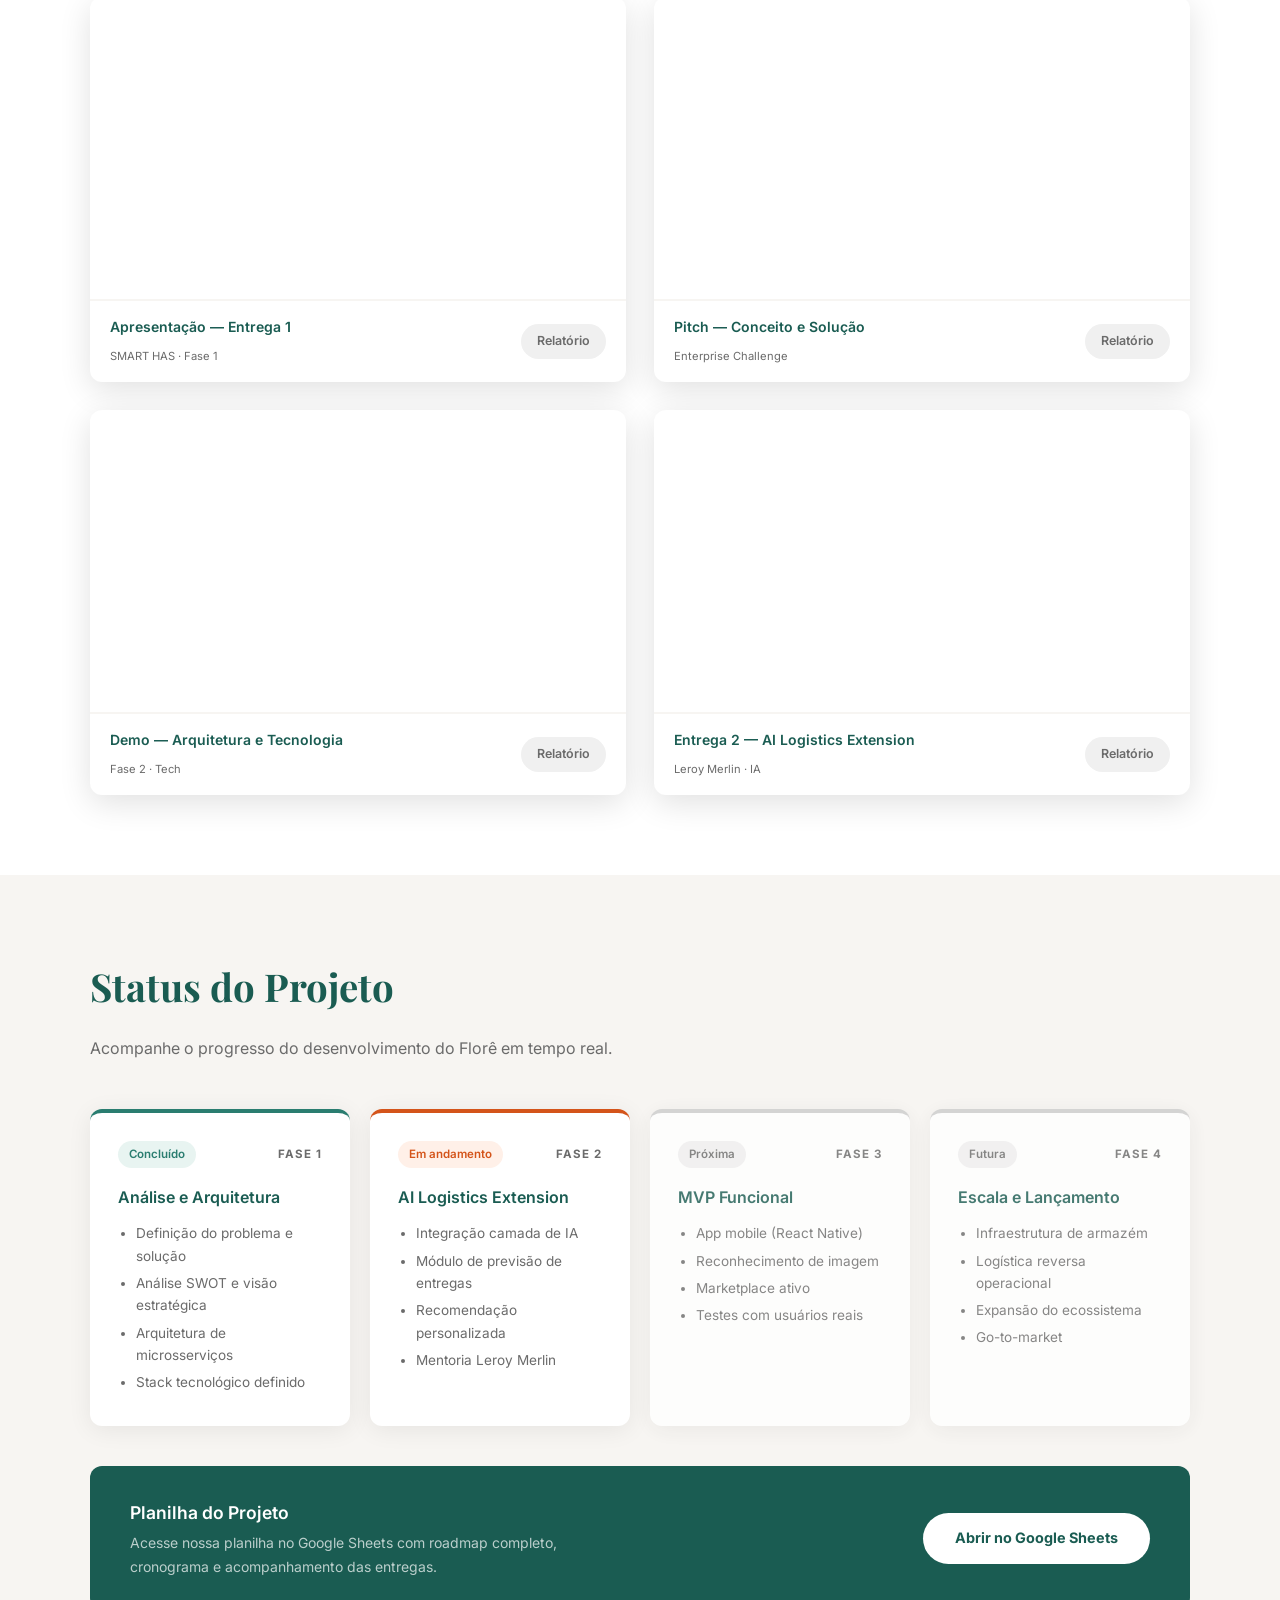
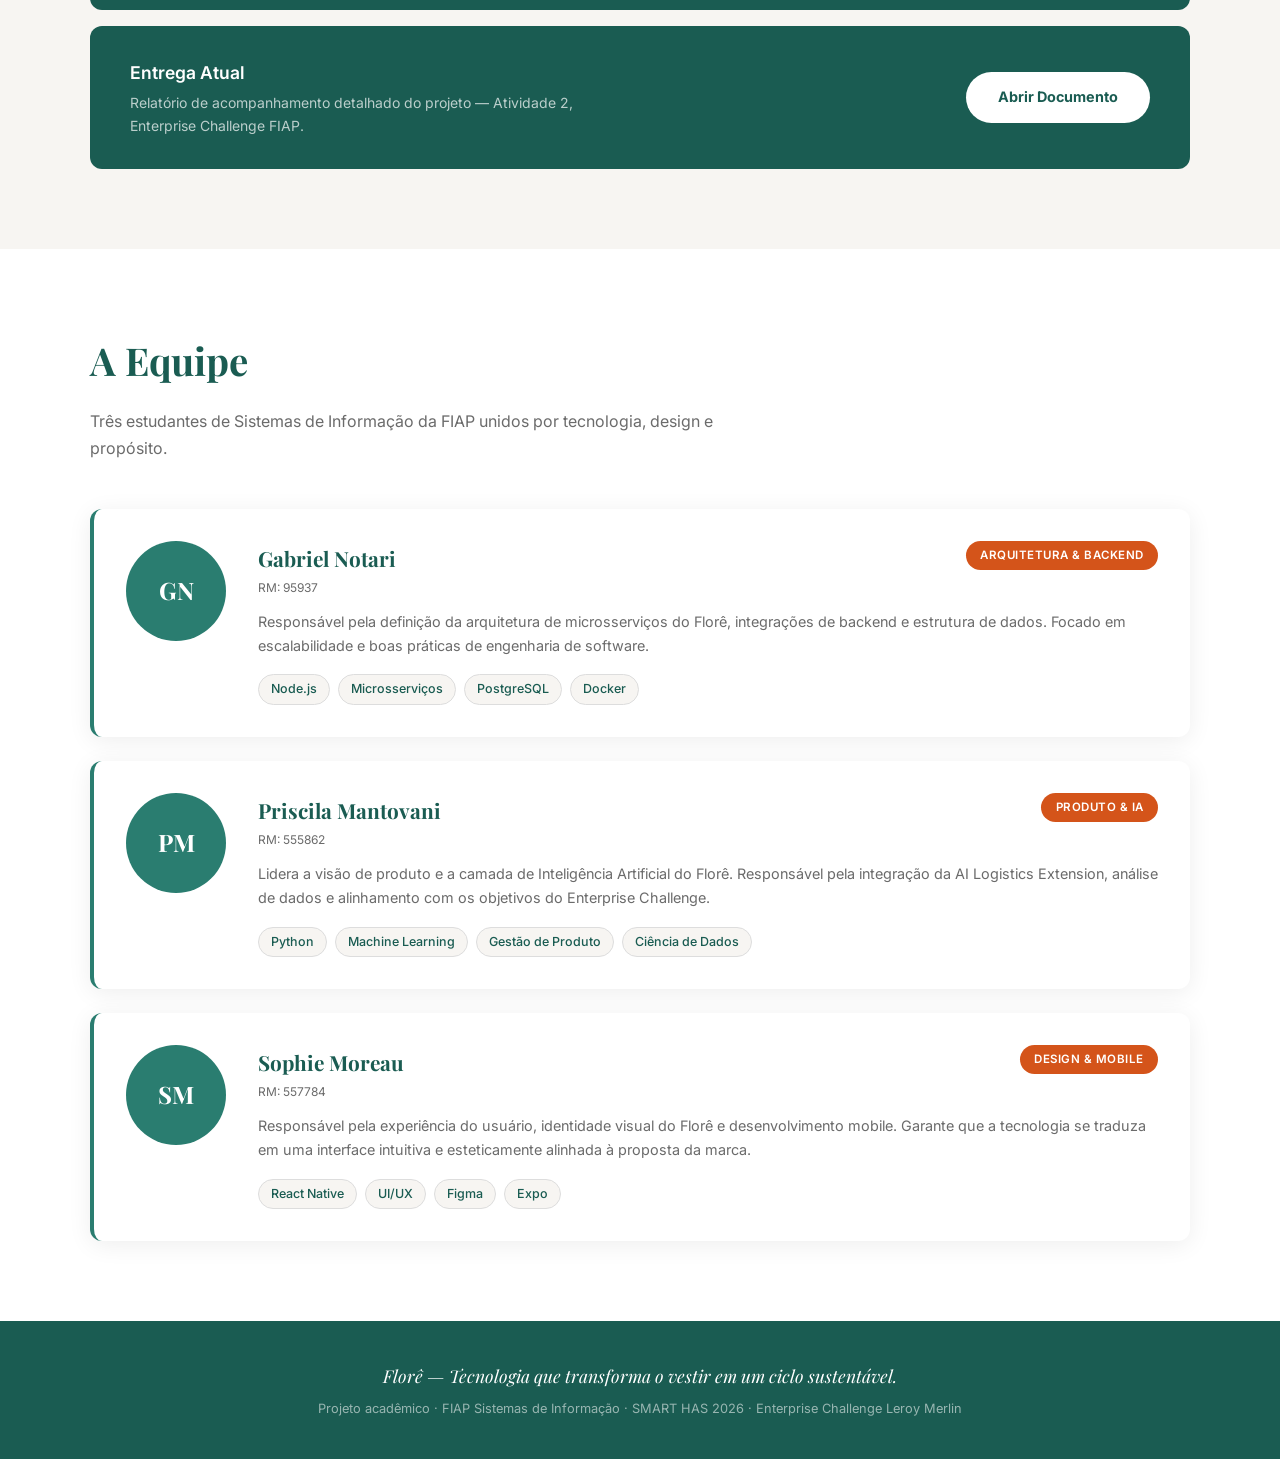
==== commit 9a0ac0d0: "Update team section with photos and bios" ====
--- a/index.html
+++ b/index.html
@@ -437,23 +437,87 @@
   <!-- EQUIPE -->
   <section class="section" id="equipe">
     <div class="container">
-      <h2 class="section__title">A Equipe</h2>
-      <div class="team">
-        <div class="team__member">
-          <div class="team__avatar">GN</div>
-          <h3>Gabriel Notari</h3>
-          <span class="team__rm">RM: 95937</span>
-        </div>
-        <div class="team__member">
-          <div class="team__avatar">PM</div>
-          <h3>Priscila Mantovani</h3>
-          <span class="team__rm">RM: 555862</span>
-        </div>
-        <div class="team__member">
-          <div class="team__avatar">SM</div>
-          <h3>Sophie Moreau</h3>
-          <span class="team__rm">RM: 557784</span>
-        </div>
+      <div class="section__header">
+        <h2 class="section__title">A Equipe</h2>
+        <p class="section__text">Três estudantes de Sistemas de Informação da FIAP unidos por tecnologia, design e propósito.</p>
+      </div>
+      <div class="team-full">
+
+        <div class="team-card">
+          <div class="team-card__photo-wrap">
+            <img src="assets/images/gabriel.jpg" alt="Gabriel Notari" class="team-card__photo" onerror="this.style.display='none';this.nextElementSibling.style.display='flex'">
+            <div class="team-card__initials" style="display:none">GN</div>
+          </div>
+          <div class="team-card__info">
+            <div class="team-card__header">
+              <div>
+                <h3 class="team-card__name">Gabriel Notari</h3>
+                <span class="team-card__rm">RM: 95937</span>
+              </div>
+              <span class="team-card__role">Arquitetura & Backend</span>
+            </div>
+            <p class="team-card__bio">
+              Responsável pela definição da arquitetura de microsserviços do Florê, integrações de backend e estrutura de dados. Focado em escalabilidade e boas práticas de engenharia de software.
+            </p>
+            <div class="team-card__skills">
+              <span>Node.js</span>
+              <span>Microsserviços</span>
+              <span>PostgreSQL</span>
+              <span>Docker</span>
+            </div>
+          </div>
+        </div>
+
+        <div class="team-card">
+          <div class="team-card__photo-wrap">
+            <img src="assets/images/priscila.jpg" alt="Priscila Mantovani" class="team-card__photo" onerror="this.style.display='none';this.nextElementSibling.style.display='flex'">
+            <div class="team-card__initials" style="display:none">PM</div>
+          </div>
+          <div class="team-card__info">
+            <div class="team-card__header">
+              <div>
+                <h3 class="team-card__name">Priscila Mantovani</h3>
+                <span class="team-card__rm">RM: 555862</span>
+              </div>
+              <span class="team-card__role">Produto & IA</span>
+            </div>
+            <p class="team-card__bio">
+              Lidera a visão de produto e a camada de Inteligência Artificial do Florê. Responsável pela integração da AI Logistics Extension, análise de dados e alinhamento com os objetivos do Enterprise Challenge.
+            </p>
+            <div class="team-card__skills">
+              <span>Python</span>
+              <span>Machine Learning</span>
+              <span>Gestão de Produto</span>
+              <span>Ciência de Dados</span>
+            </div>
+          </div>
+        </div>
+
+        <div class="team-card">
+          <div class="team-card__photo-wrap">
+            <img src="assets/images/sophie.jpg" alt="Sophie Moreau" class="team-card__photo" onerror="this.style.display='none';this.nextElementSibling.style.display='flex'">
+            <div class="team-card__initials" style="display:none">SM</div>
+          </div>
+          <div class="team-card__info">
+            <div class="team-card__header">
+              <div>
+                <h3 class="team-card__name">Sophie Moreau</h3>
+                <span class="team-card__rm">RM: 557784</span>
+              </div>
+              <span class="team-card__role">Design & Mobile</span>
+            </div>
+            <p class="team-card__bio">
+              Responsável pela experiência do usuário, identidade visual do Florê e desenvolvimento mobile. Garante que a tecnologia se traduza em uma interface intuitiva e esteticamente alinhada à proposta da marca.
+            </p>
+            <div class="team-card__skills">
+              <span>React Native</span>
+              <span>UI/UX</span>
+              <span>Figma</span>
+              <span>Expo</span>
+            </div>
+          </div>
+        </div>
+
       </div>
     </div>
   </section>
--- a/css/style.css
+++ b/css/style.css
@@ -620,6 +620,123 @@
 .team__member h3 { font-size: 0.95rem; font-weight: 600; margin-bottom: 0.25rem; }
 .team__rm { font-size: 0.8rem; color: var(--gray); }
 
+/* ===== TEAM FULL ===== */
+.team-full {
+  display: flex;
+  flex-direction: column;
+  gap: 1.5rem;
+}
+
+.team-card {
+  display: flex;
+  gap: 2rem;
+  align-items: flex-start;
+  background: var(--white);
+  border-radius: var(--radius);
+  padding: 2rem;
+  box-shadow: var(--shadow);
+  border-left: 4px solid var(--teal);
+  transition: transform 0.2s;
+}
+
+.team-card:hover { transform: translateX(4px); }
+
+.team-card__photo-wrap {
+  flex-shrink: 0;
+  width: 100px;
+  height: 100px;
+  border-radius: 50%;
+  overflow: hidden;
+  background: var(--teal);
+}
+
+.team-card__photo {
+  width: 100%;
+  height: 100%;
+  object-fit: cover;
+  display: block;
+}
+
+.team-card__initials {
+  width: 100%;
+  height: 100%;
+  display: flex;
+  align-items: center;
+  justify-content: center;
+  font-family: 'Playfair Display', serif;
+  font-size: 1.5rem;
+  font-weight: 700;
+  color: var(--white);
+  background: var(--teal);
+}
+
+.team-card__info { flex: 1; }
+
+.team-card__header {
+  display: flex;
+  align-items: flex-start;
+  justify-content: space-between;
+  gap: 1rem;
+  margin-bottom: 0.75rem;
+  flex-wrap: wrap;
+}
+
+.team-card__name {
+  font-family: 'Playfair Display', serif;
+  font-size: 1.3rem;
+  font-weight: 700;
+  color: var(--teal-dark);
+  margin-bottom: 0.15rem;
+}
+
+.team-card__rm {
+  font-size: 0.75rem;
+  color: var(--gray);
+  display: block;
+}
+
+.team-card__role {
+  background: var(--orange);
+  color: var(--white);
+  font-size: 0.72rem;
+  font-weight: 600;
+  padding: 0.3rem 0.9rem;
+  border-radius: 50px;
+  text-transform: uppercase;
+  letter-spacing: 0.5px;
+  white-space: nowrap;
+  align-self: flex-start;
+}
+
+.team-card__bio {
+  font-size: 0.9rem;
+  color: var(--gray);
+  line-height: 1.7;
+  margin-bottom: 1rem;
+}
+
+.team-card__skills {
+  display: flex;
+  flex-wrap: wrap;
+  gap: 0.5rem;
+}
+
+.team-card__skills span {
+  background: var(--cream);
+  border: 1px solid #ddd;
+  color: var(--teal-dark);
+  font-size: 0.78rem;
+  font-weight: 500;
+  padding: 0.25rem 0.75rem;
+  border-radius: 50px;
+}
+
+@media (max-width: 600px) {
+  .team-card { flex-direction: column; align-items: center; text-align: center; }
+  .team-card__header { justify-content: center; }
+  .team-card__skills { justify-content: center; }
+}
+
 /* ===== FOOTER ===== */
 .footer {
   text-align: center;
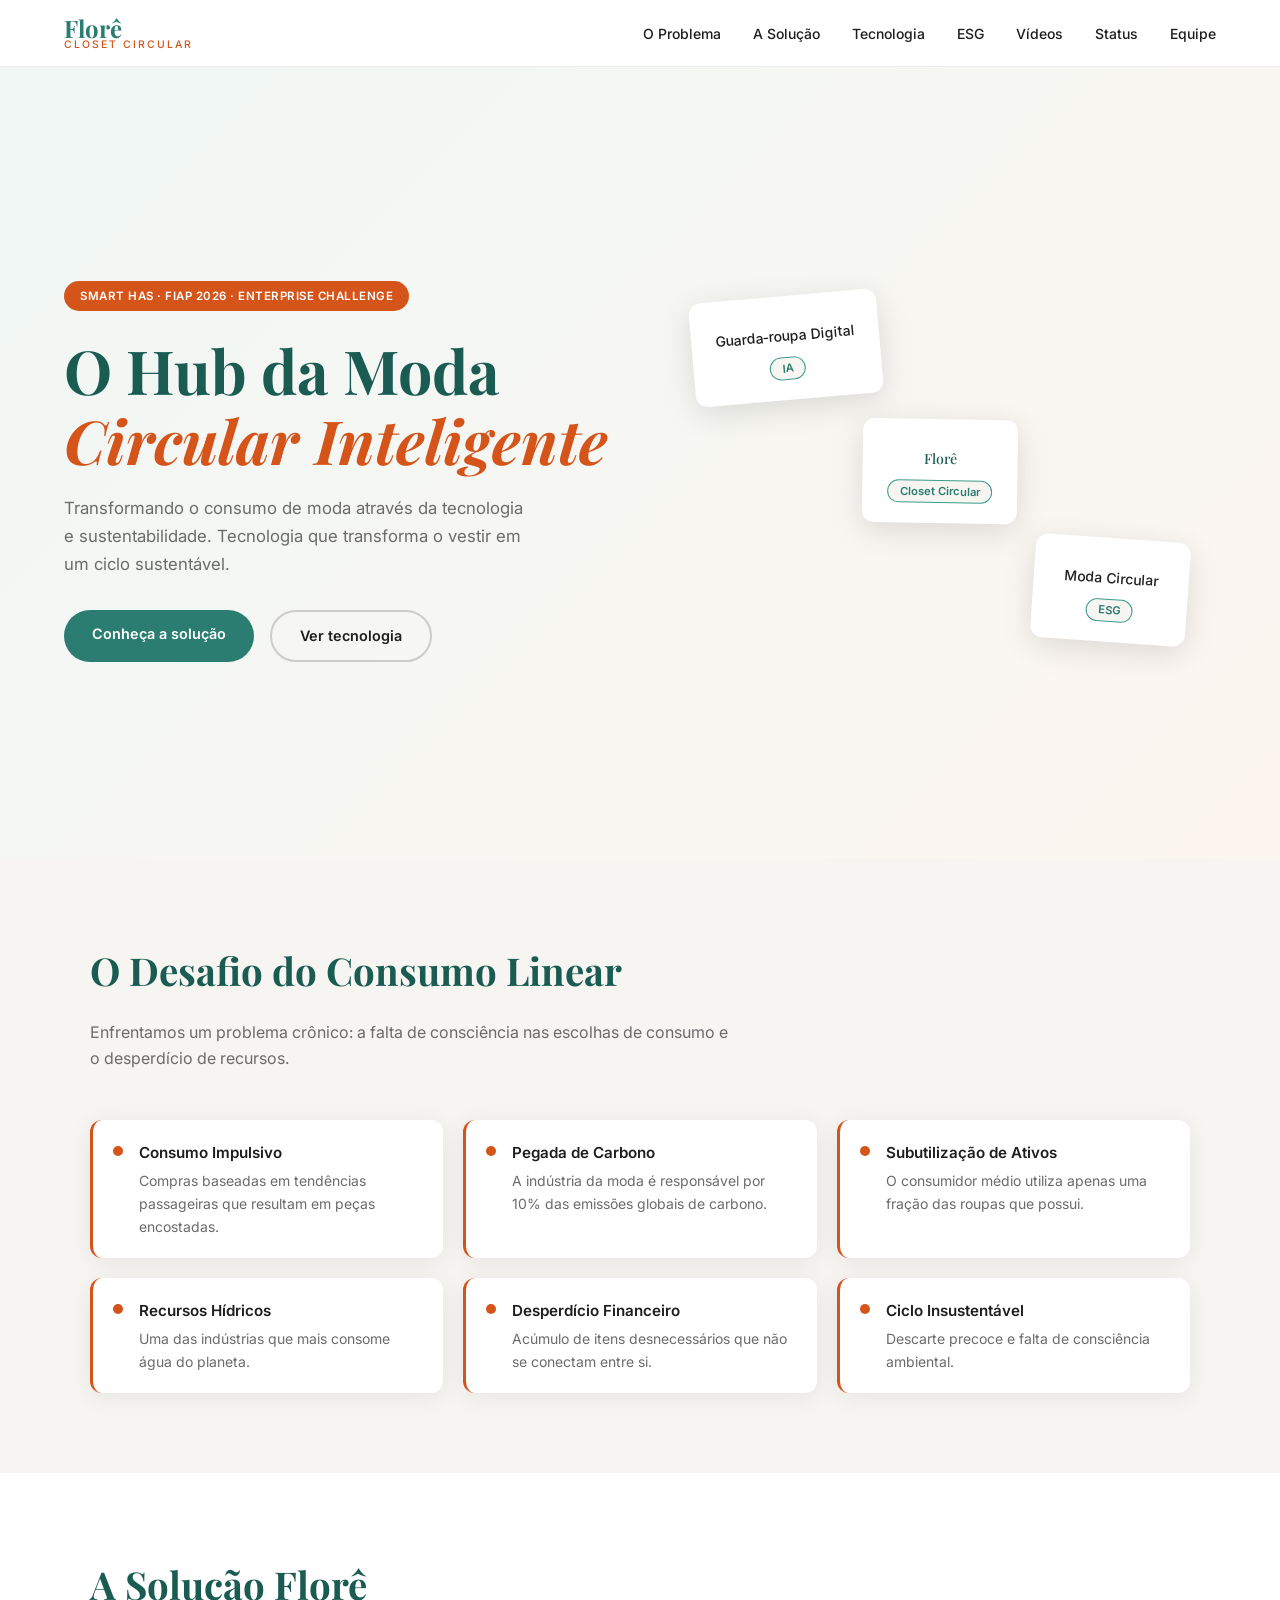
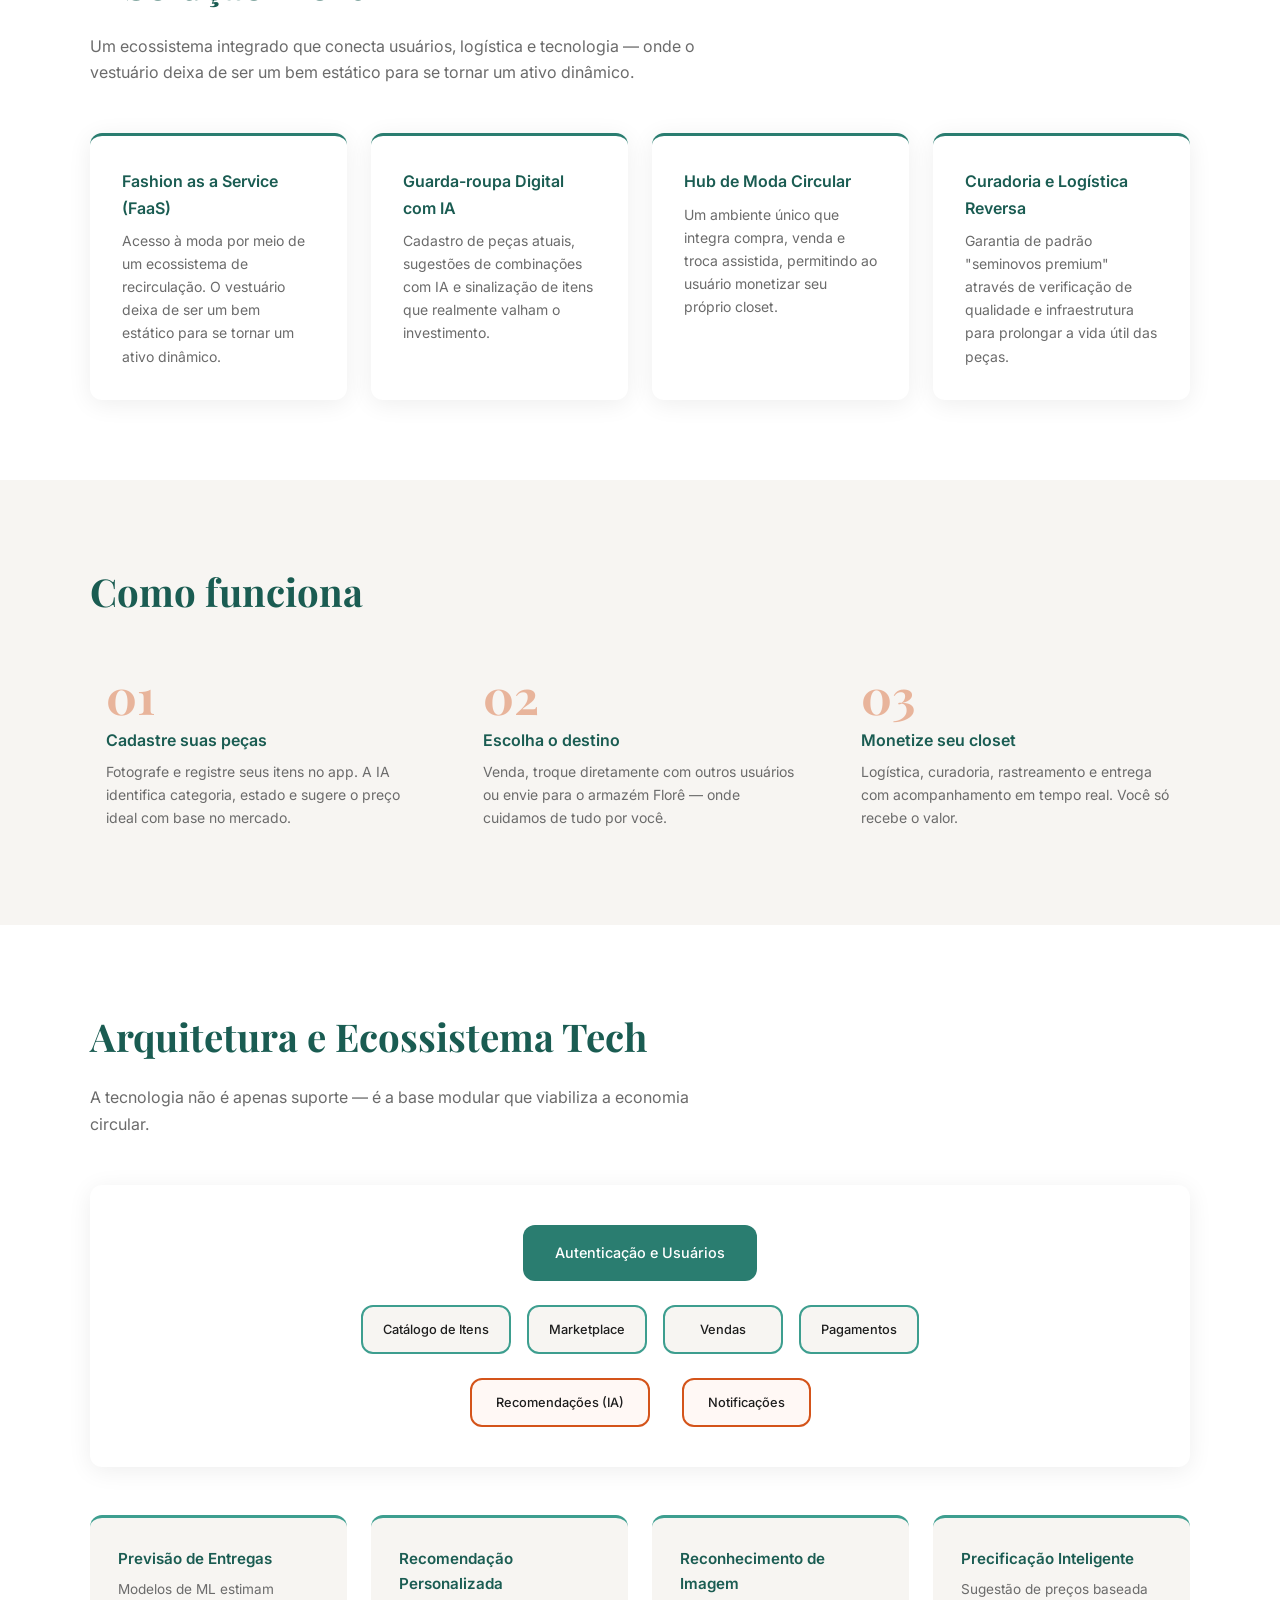
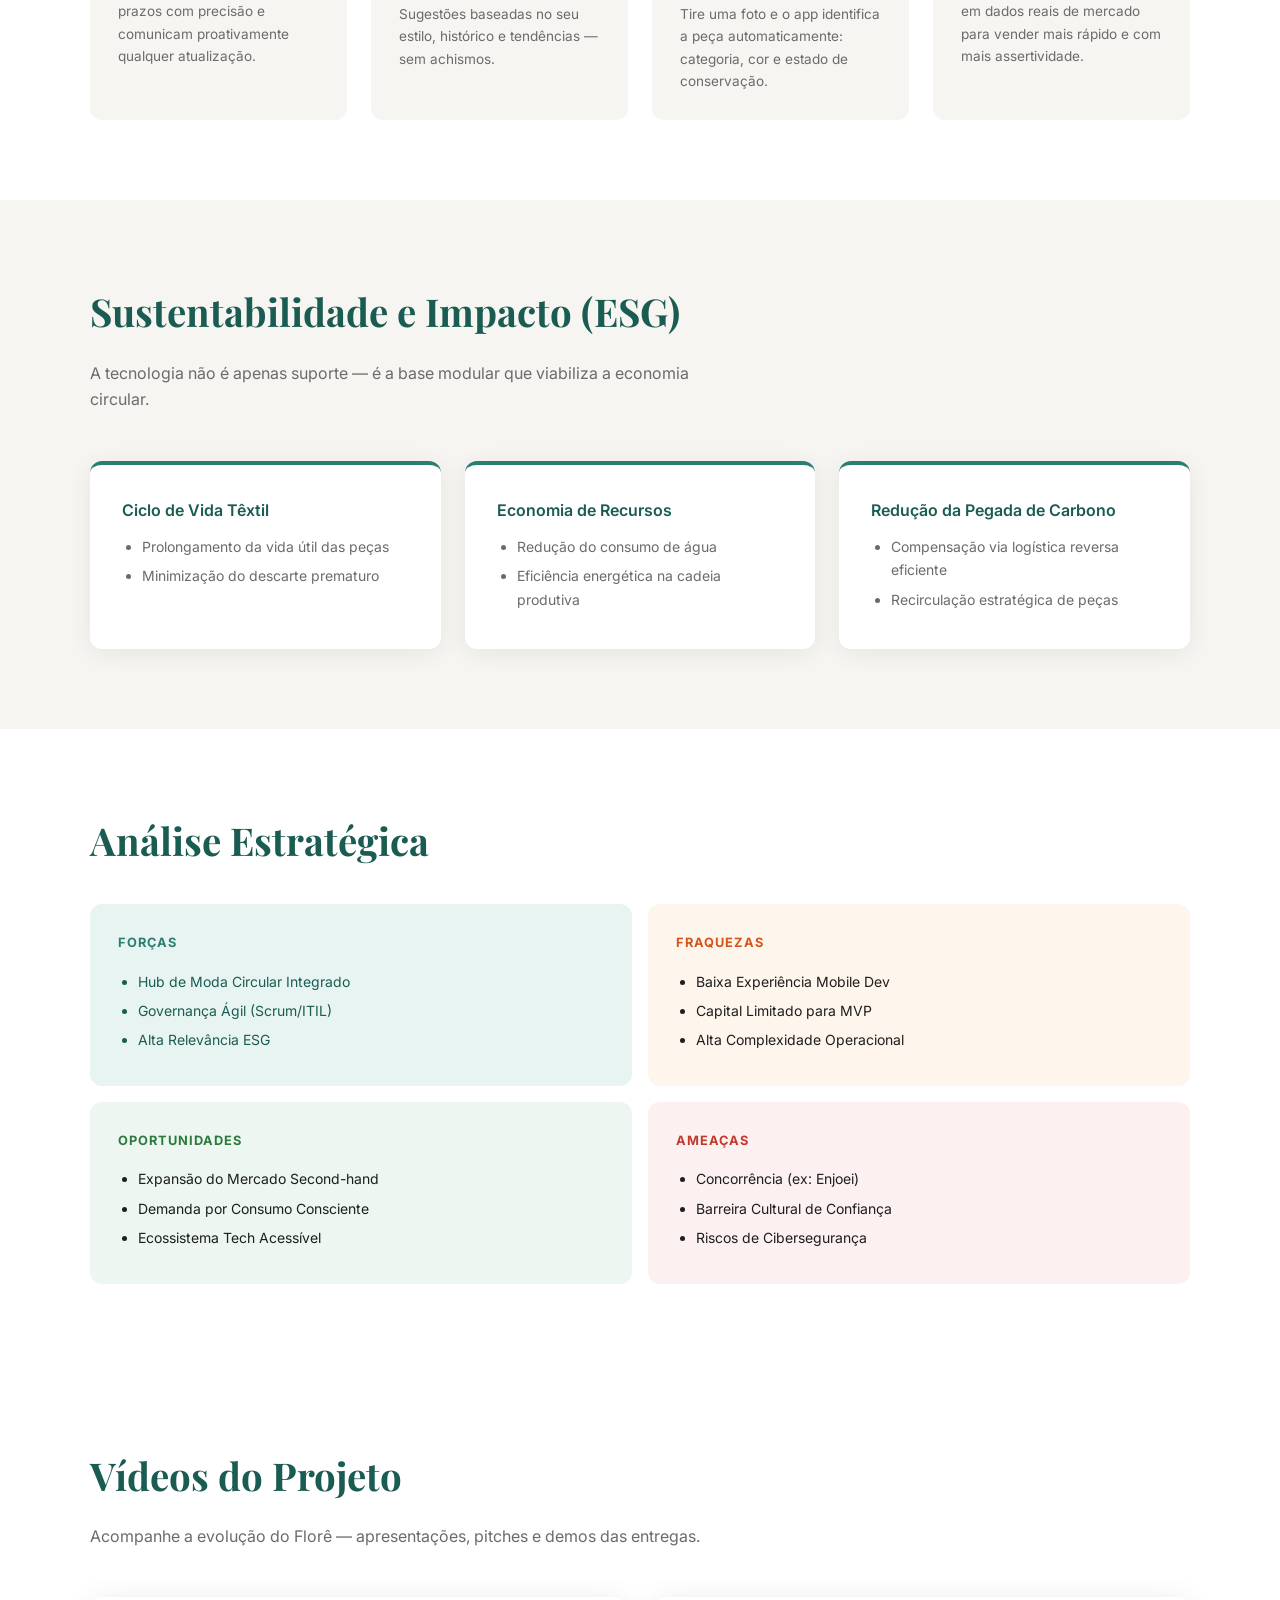
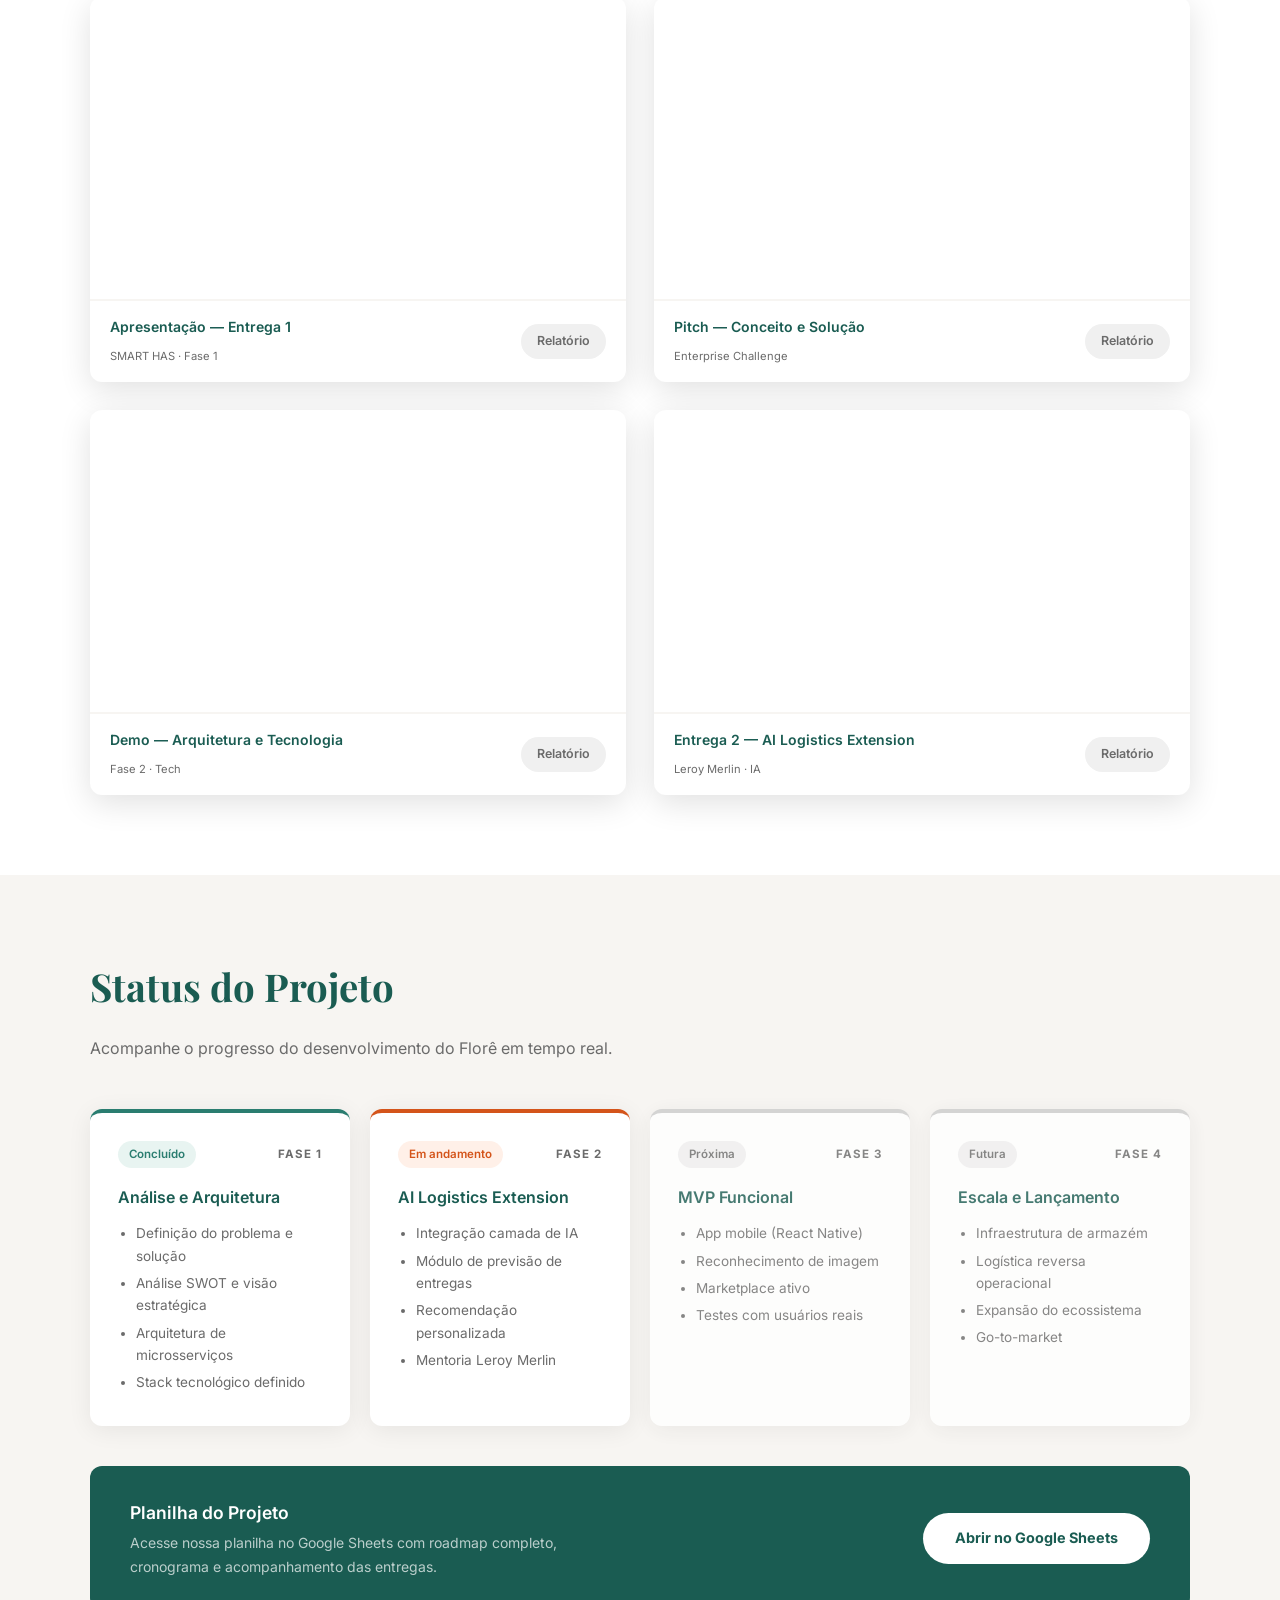
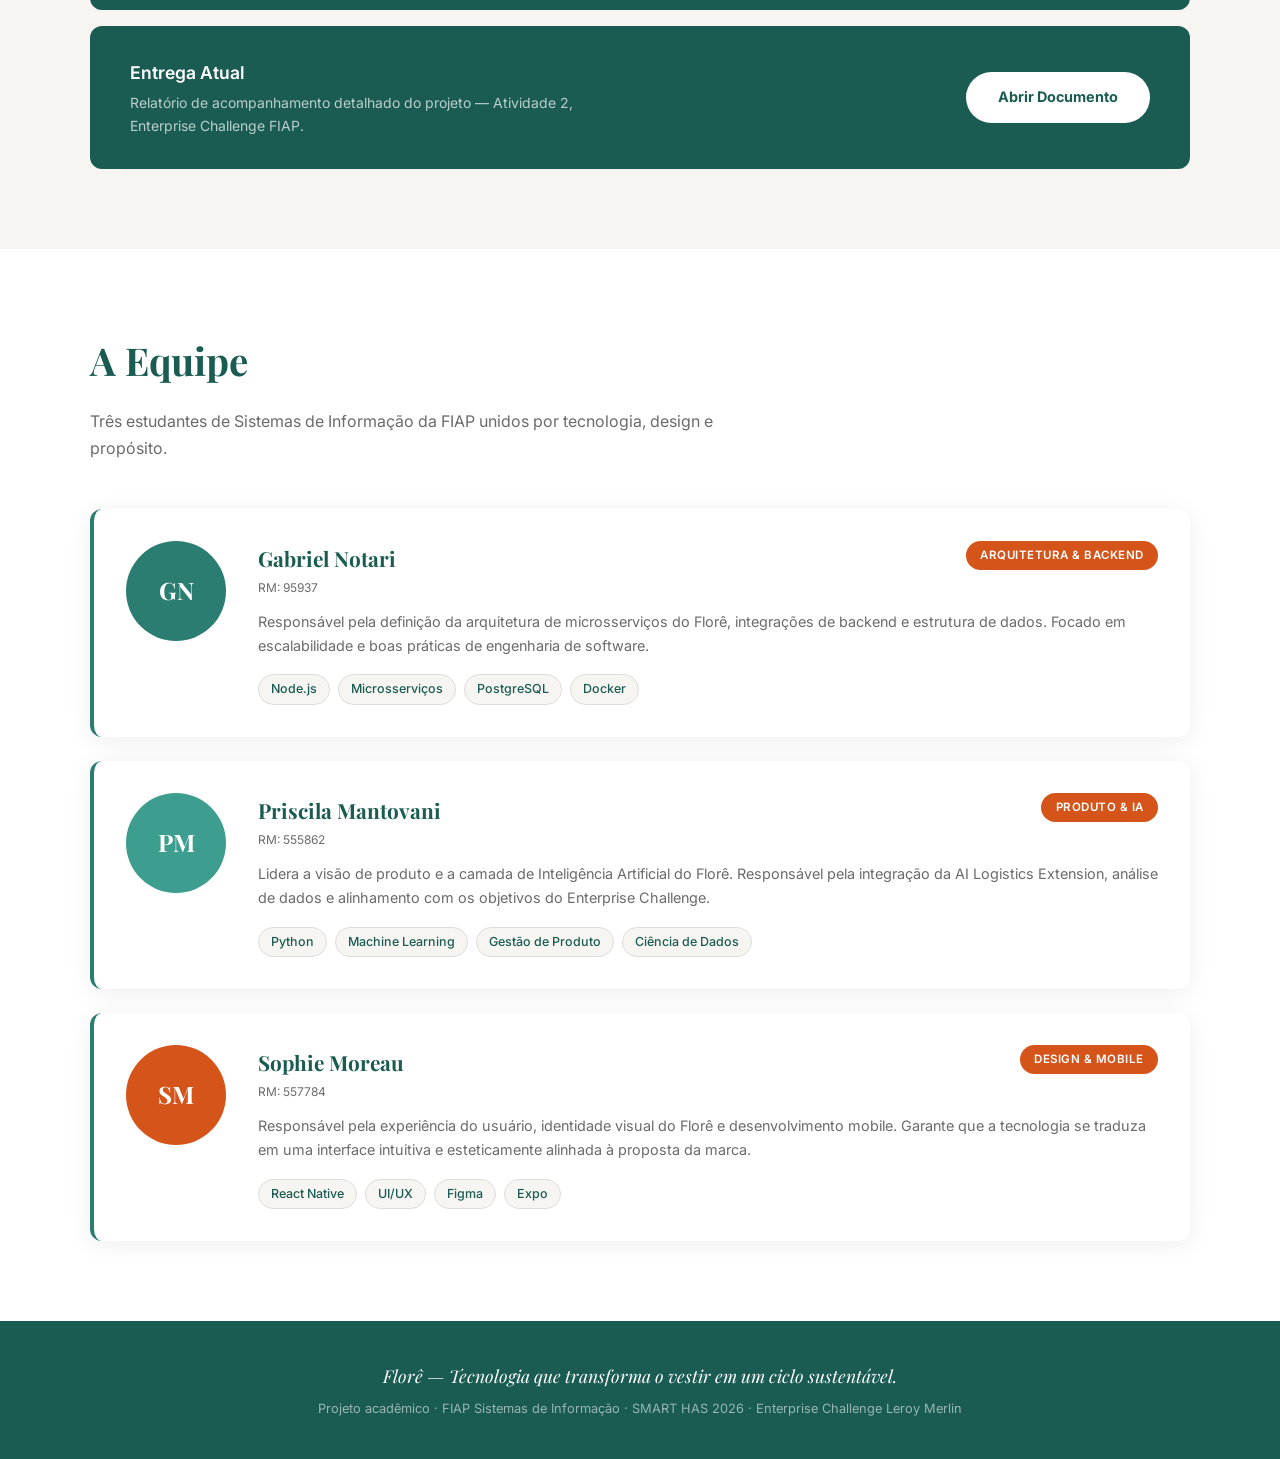
==== commit 900c290f: "Fix team initials only, force cache bust" ====
--- a/index.html
+++ b/index.html
@@ -445,8 +445,7 @@
 
         <div class="team-card">
           <div class="team-card__photo-wrap">
-            <img src="assets/images/gabriel.jpg" alt="Gabriel Notari" class="team-card__photo" onerror="this.style.display='none';this.nextElementSibling.style.display='flex'">
-            <div class="team-card__initials" style="display:none">GN</div>
+            <div class="team-card__initials">GN</div>
           </div>
           <div class="team-card__info">
             <div class="team-card__header">
@@ -470,8 +469,7 @@
 
         <div class="team-card">
           <div class="team-card__photo-wrap">
-            <img src="assets/images/priscila.jpg" alt="Priscila Mantovani" class="team-card__photo" onerror="this.style.display='none';this.nextElementSibling.style.display='flex'">
-            <div class="team-card__initials" style="display:none">PM</div>
+            <div class="team-card__initials">PM</div>
           </div>
           <div class="team-card__info">
             <div class="team-card__header">
@@ -495,8 +493,7 @@
 
         <div class="team-card">
           <div class="team-card__photo-wrap">
-            <img src="assets/images/sophie.jpg" alt="Sophie Moreau" class="team-card__photo" onerror="this.style.display='none';this.nextElementSibling.style.display='flex'">
-            <div class="team-card__initials" style="display:none">SM</div>
+            <div class="team-card__initials">SM</div>
           </div>
           <div class="team-card__info">
             <div class="team-card__header">
--- a/css/style.css
+++ b/css/style.css
@@ -667,8 +667,11 @@
   font-size: 1.5rem;
   font-weight: 700;
   color: var(--white);
-  background: var(--teal);
-}
+}
+
+.team-card:nth-child(1) .team-card__photo-wrap { background: var(--teal); }
+.team-card:nth-child(2) .team-card__photo-wrap { background: var(--teal-light); }
+.team-card:nth-child(3) .team-card__photo-wrap { background: var(--orange); }
 
 .team-card__info { flex: 1; }
 
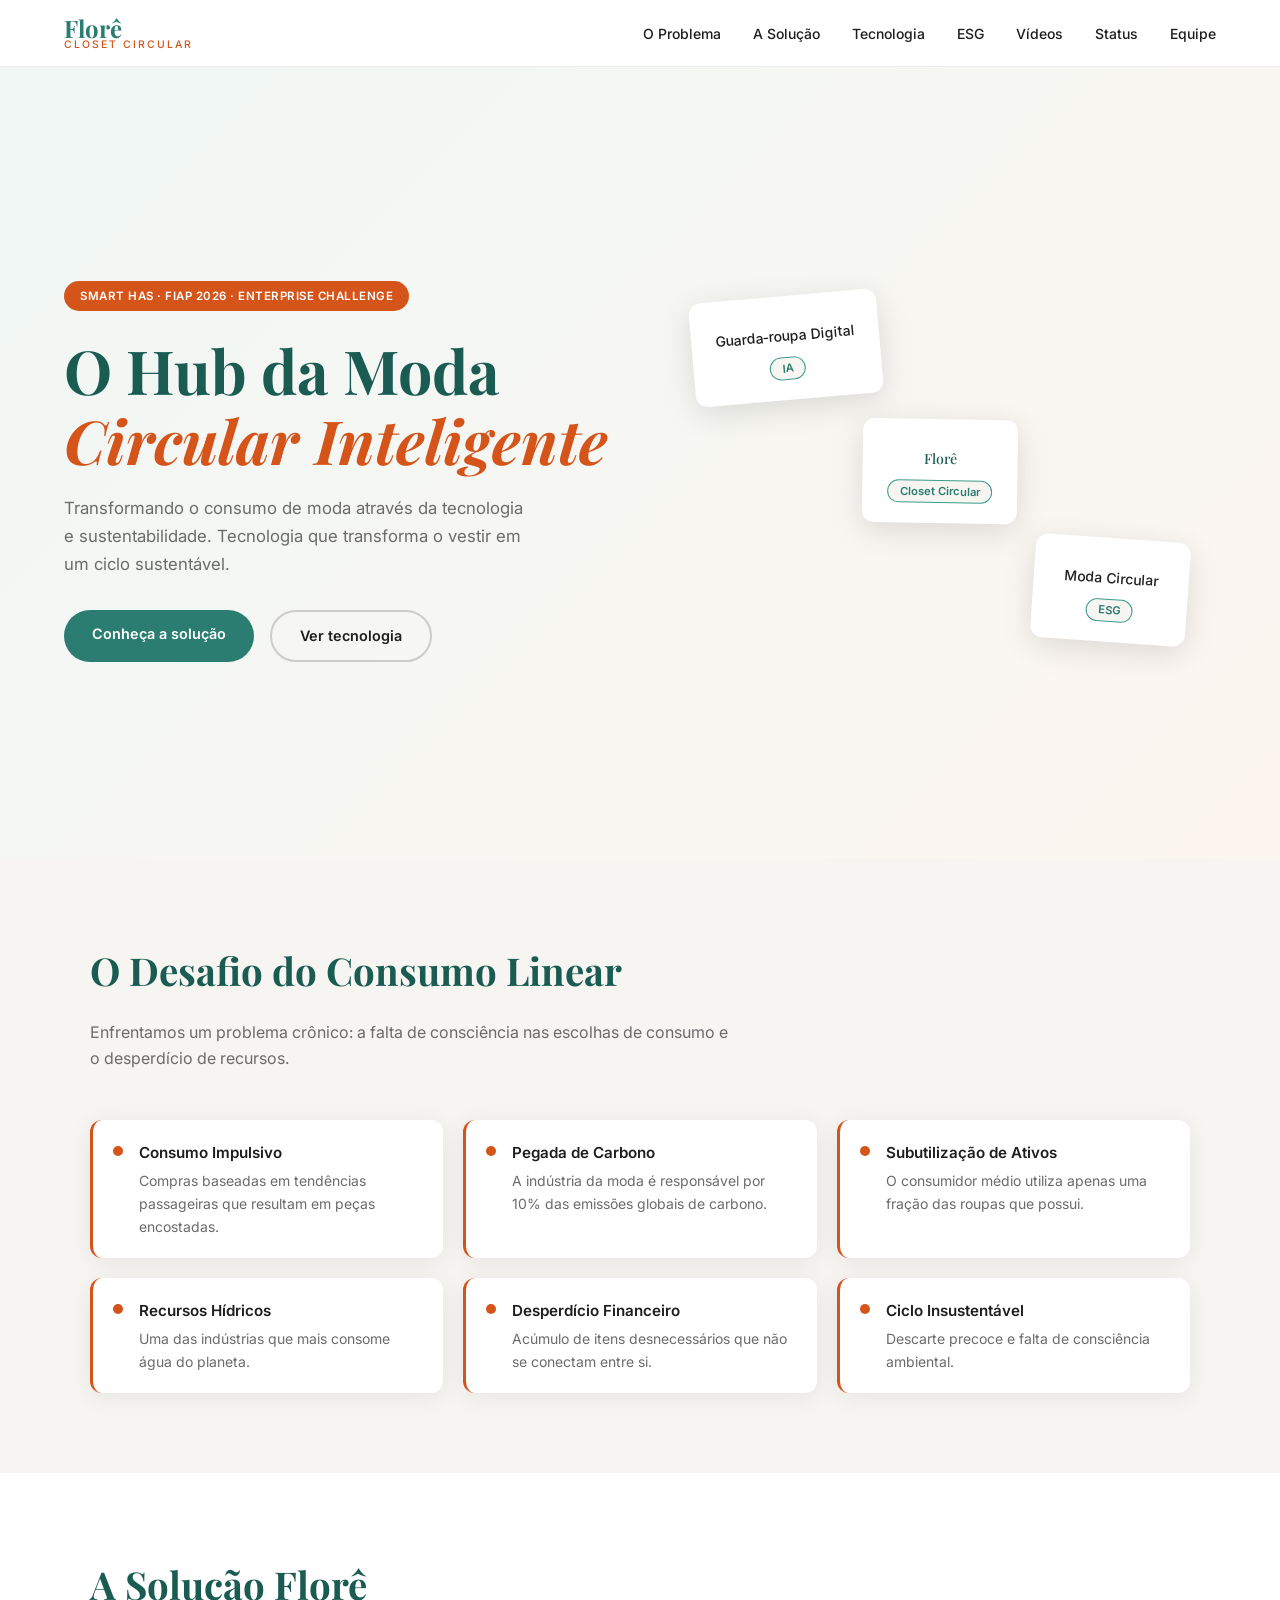
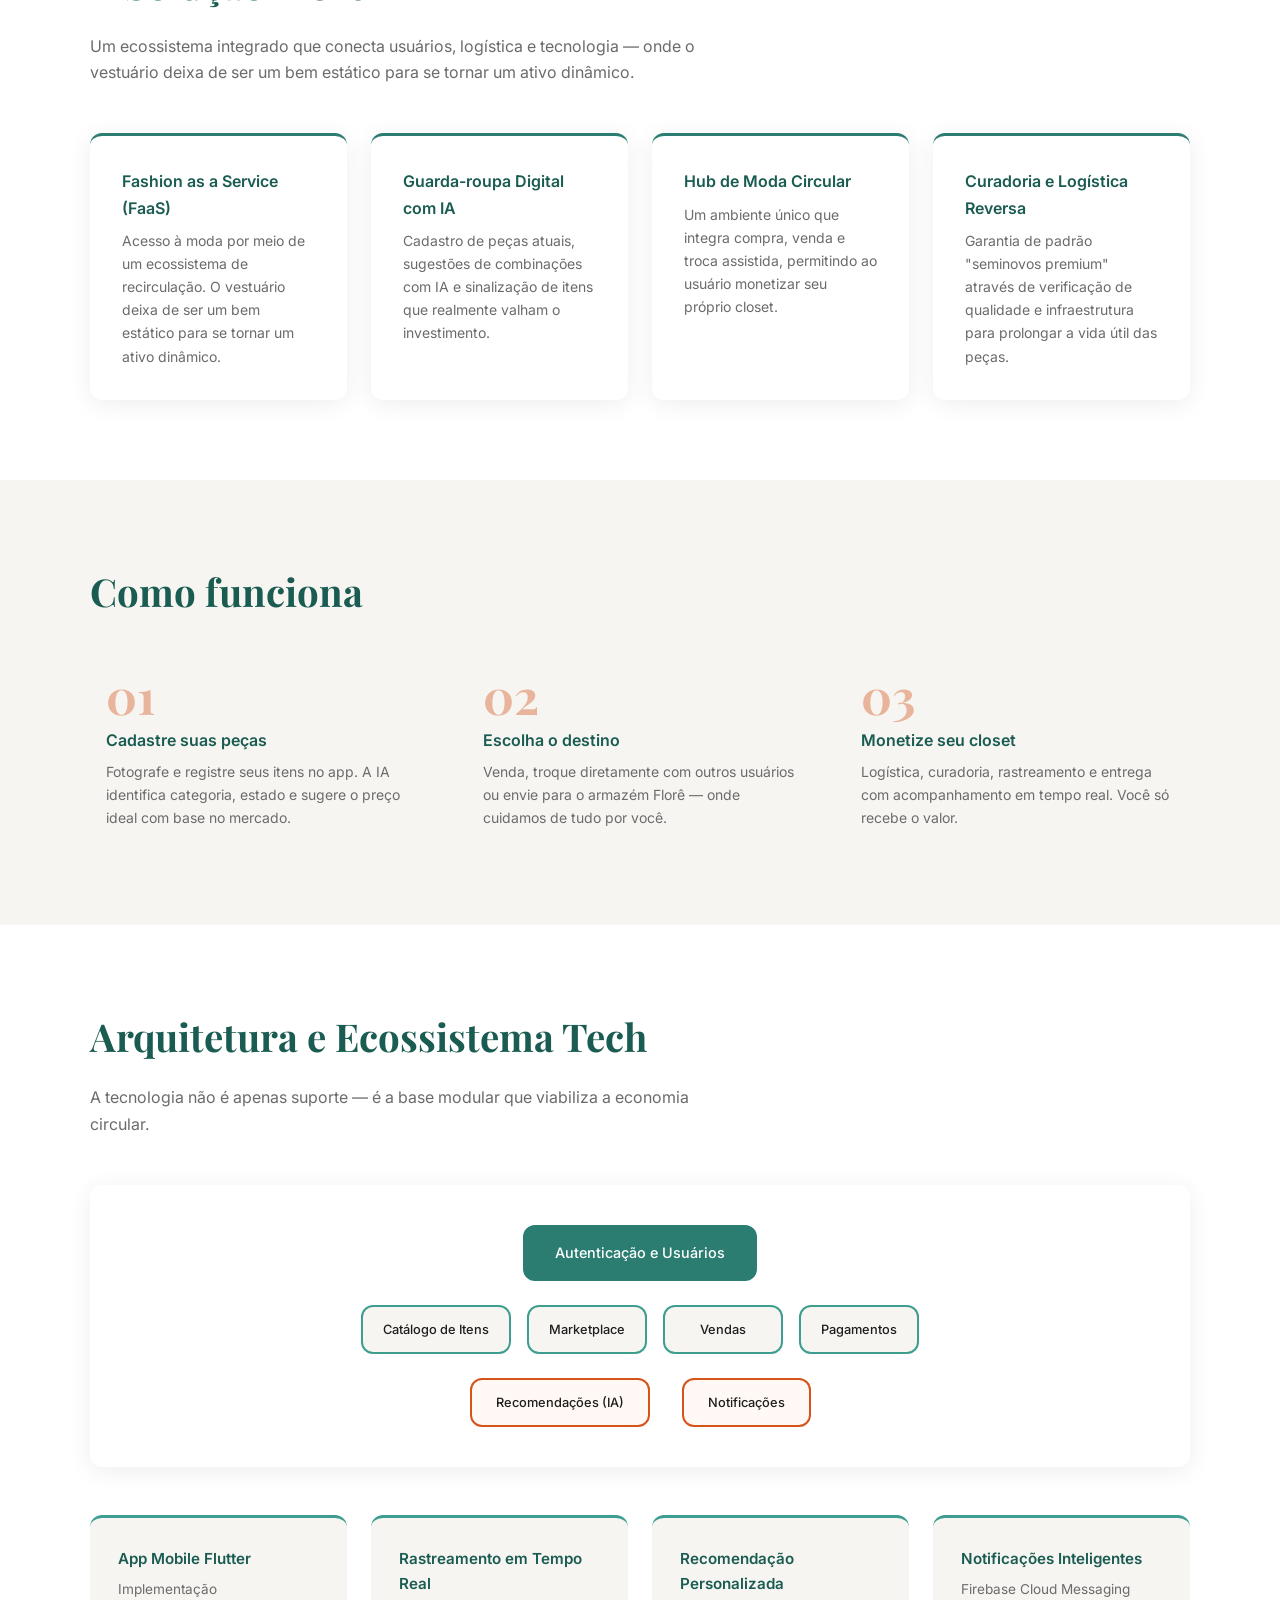
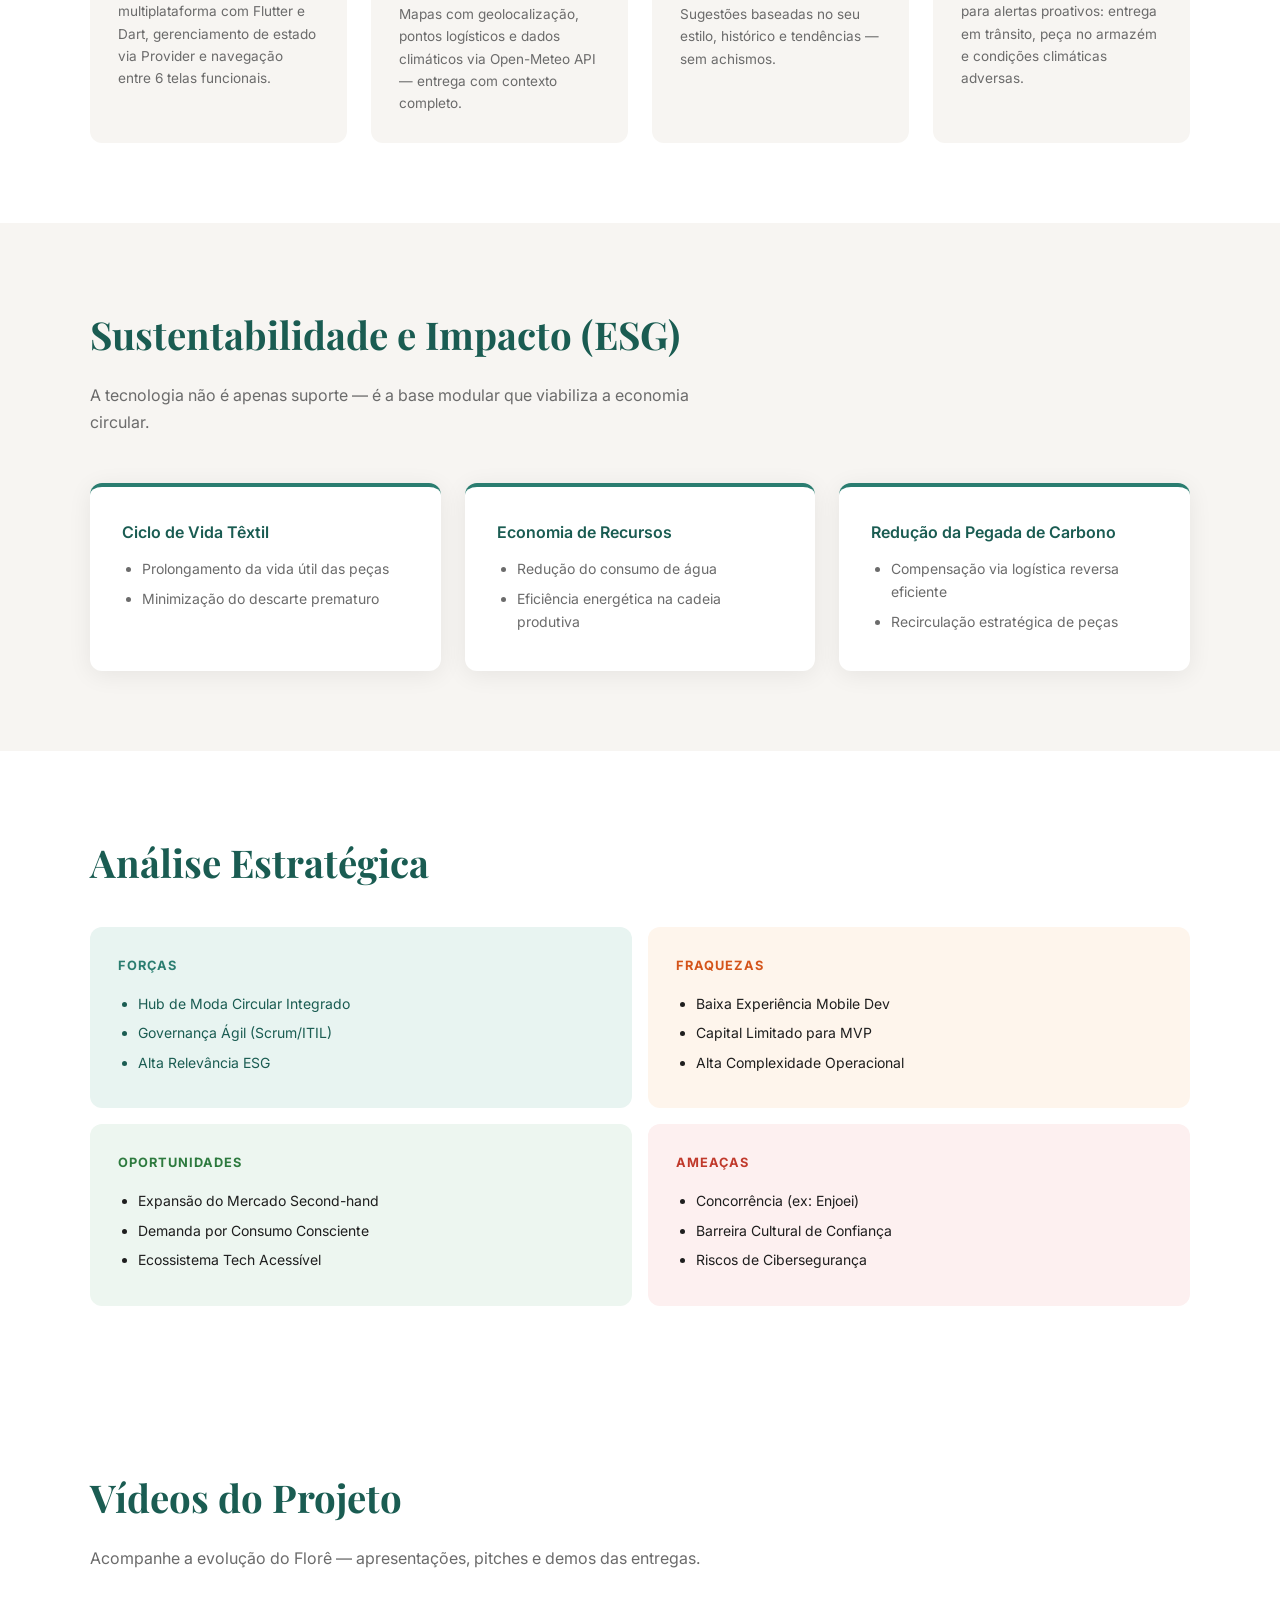
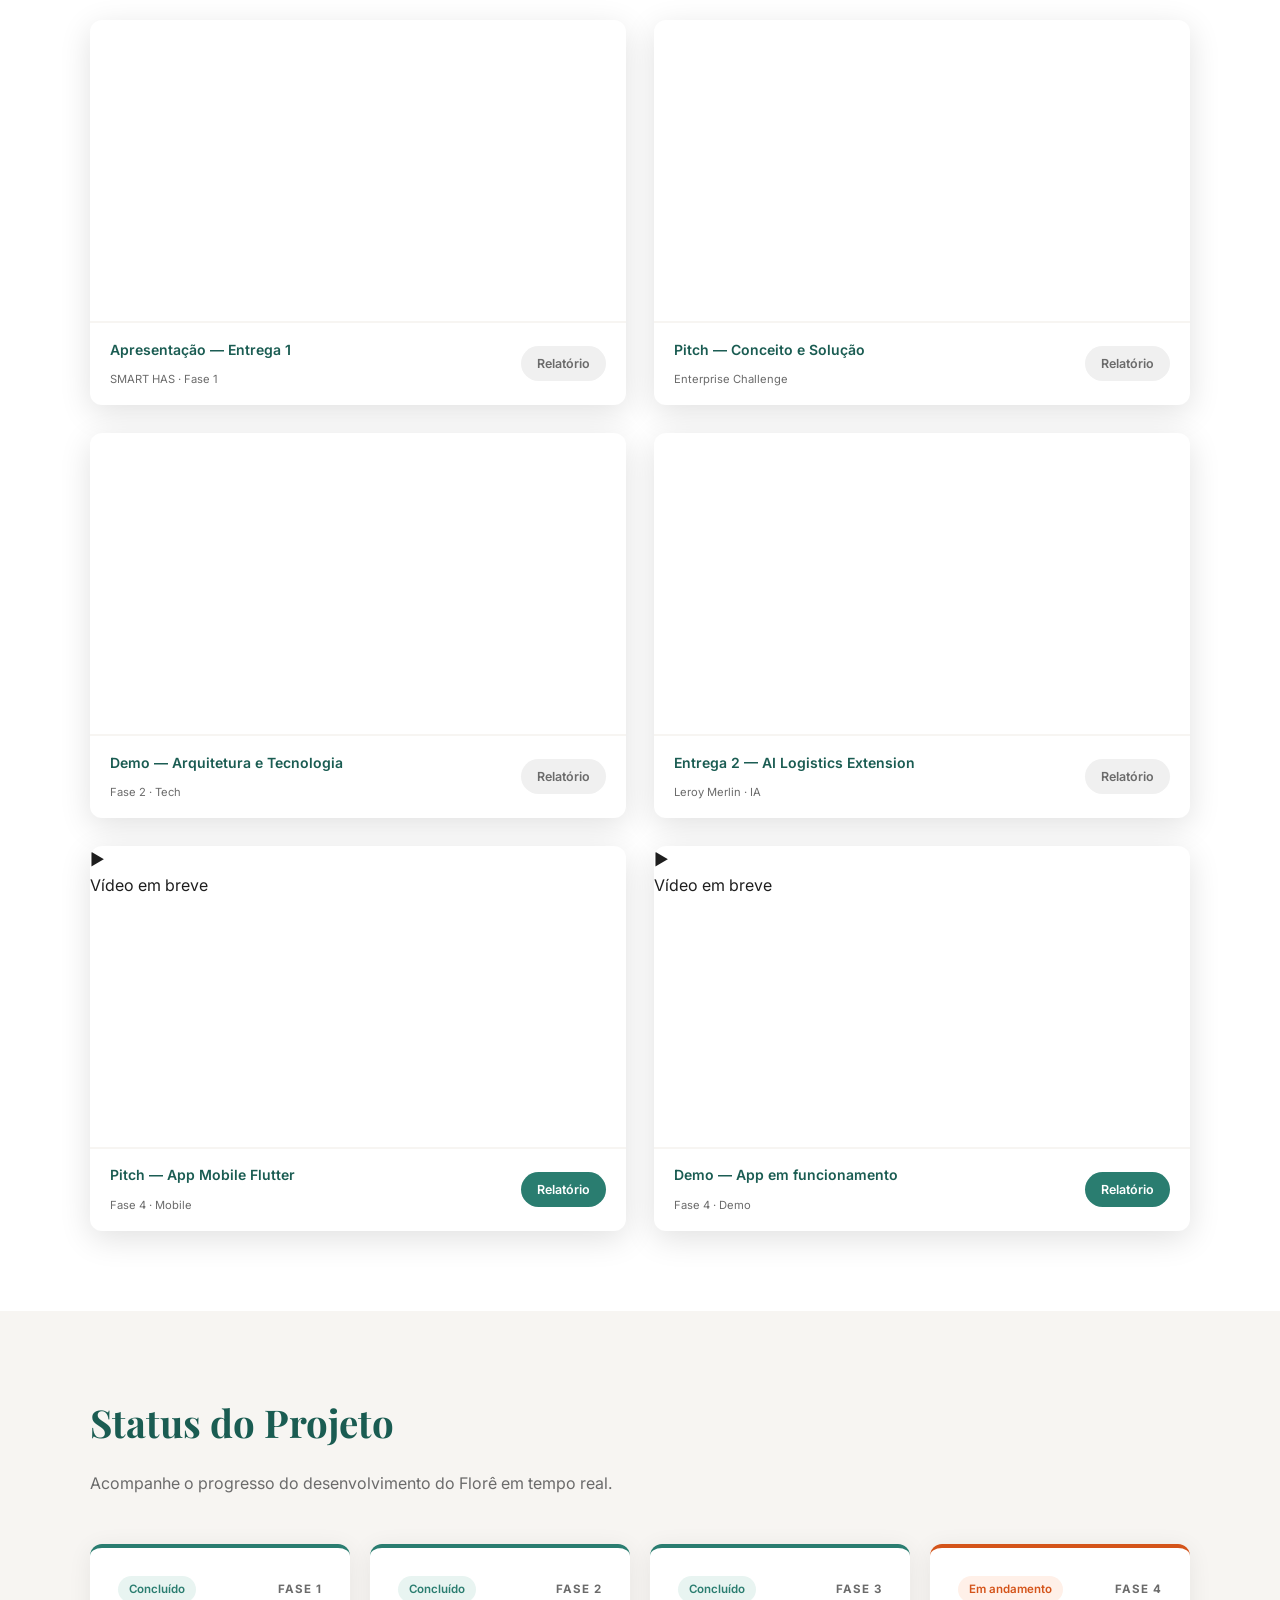
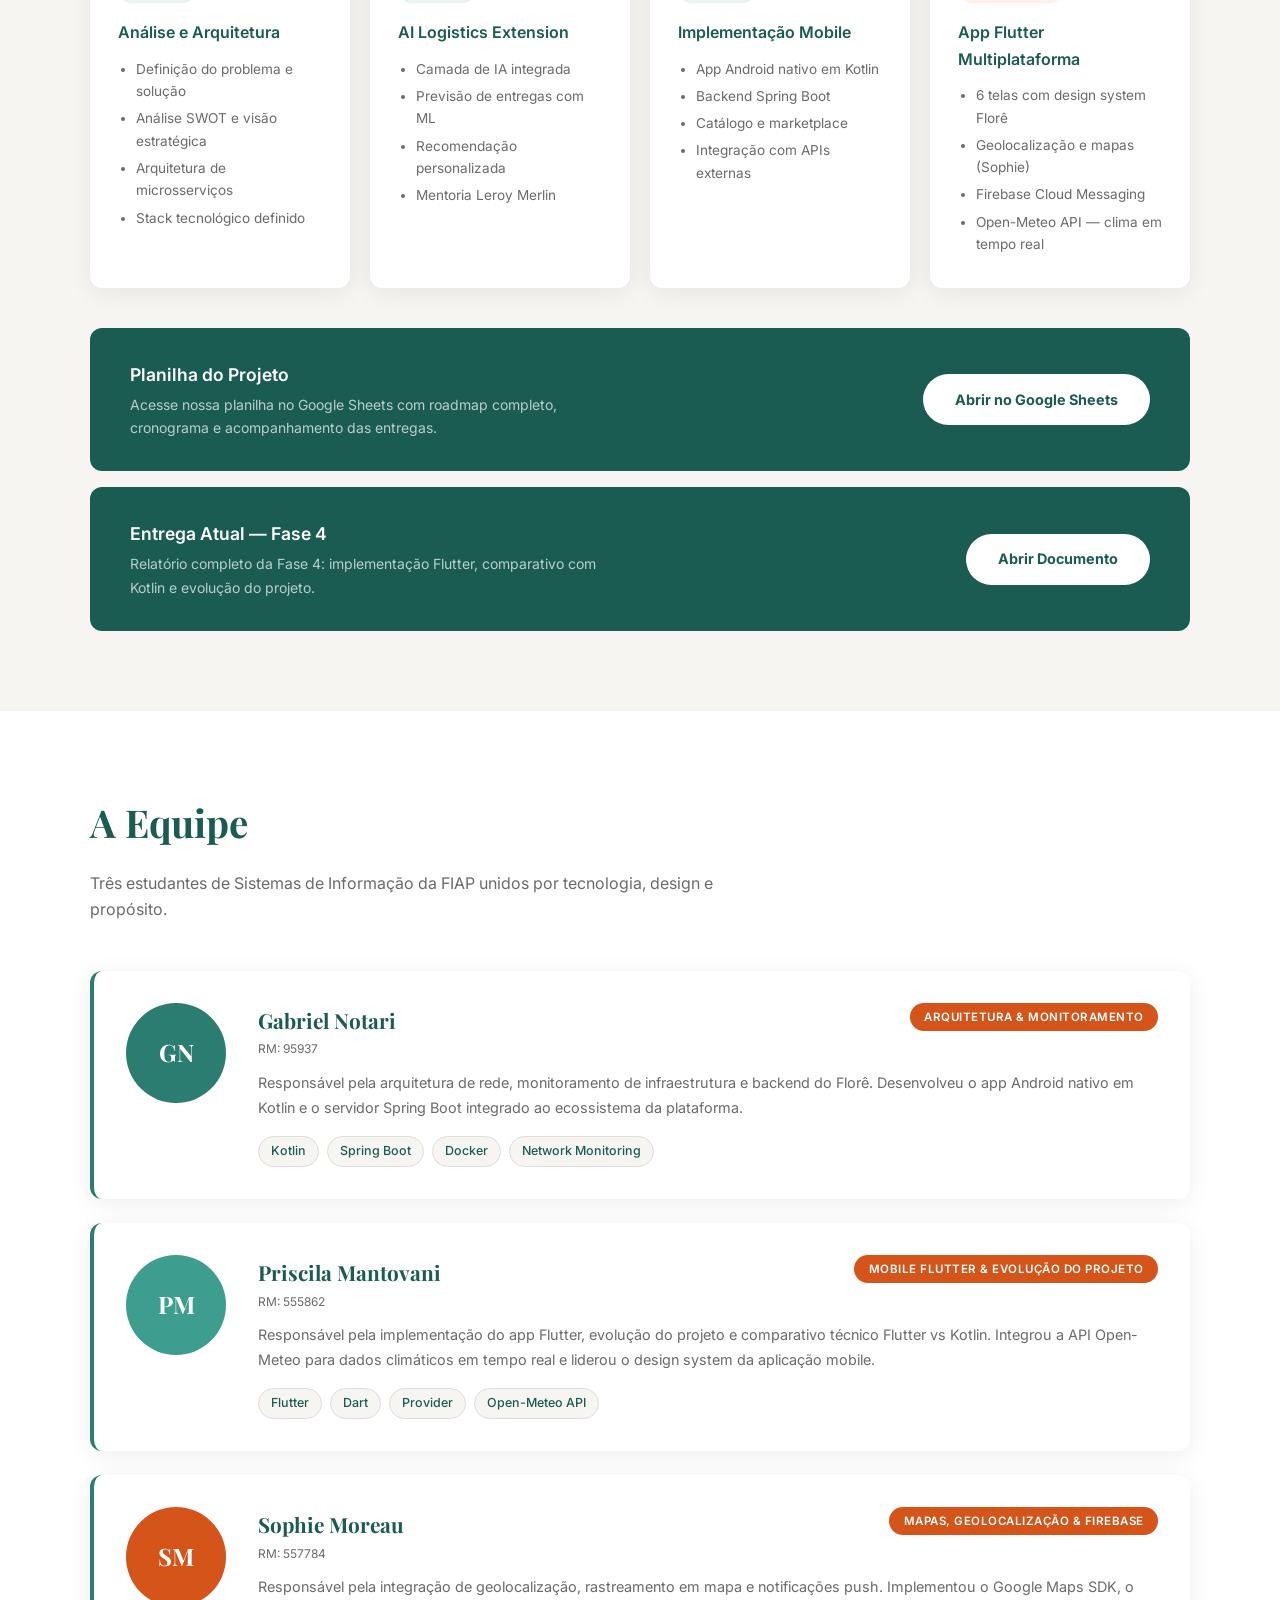
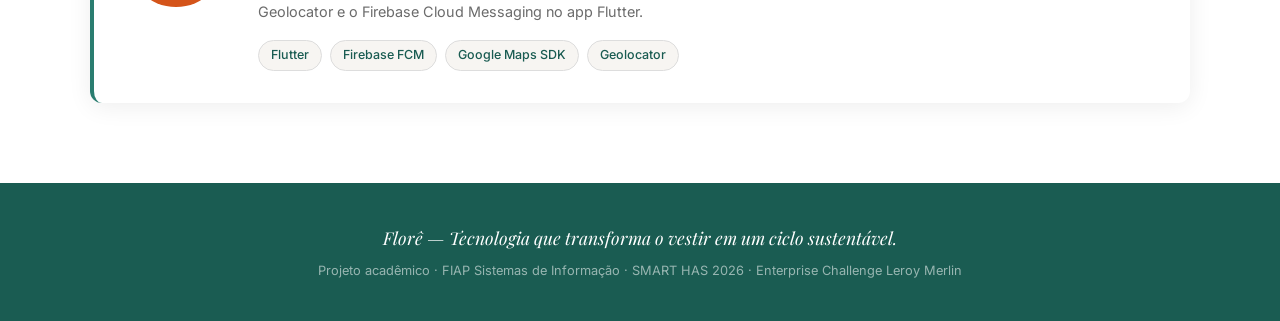
==== commit afa4dc44: "feat: atualiza site com entrega Fase 4 - Flutter, equipe e status" ====
--- a/index.html
+++ b/index.html
@@ -193,20 +193,20 @@
       </div>
       <div class="features">
         <div class="feature">
-          <h3>Previsão de Entregas</h3>
-          <p>Modelos de ML estimam prazos com precisão e comunicam proativamente qualquer atualização.</p>
+          <h3>App Mobile Flutter</h3>
+          <p>Implementação multiplataforma com Flutter e Dart, gerenciamento de estado via Provider e navegação entre 6 telas funcionais.</p>
+        </div>
+        <div class="feature">
+          <h3>Rastreamento em Tempo Real</h3>
+          <p>Mapas com geolocalização, pontos logísticos e dados climáticos via Open-Meteo API — entrega com contexto completo.</p>
         </div>
         <div class="feature">
           <h3>Recomendação Personalizada</h3>
           <p>Sugestões baseadas no seu estilo, histórico e tendências — sem achismos.</p>
         </div>
         <div class="feature">
-          <h3>Reconhecimento de Imagem</h3>
-          <p>Tire uma foto e o app identifica a peça automaticamente: categoria, cor e estado de conservação.</p>
-        </div>
-        <div class="feature">
-          <h3>Precificação Inteligente</h3>
-          <p>Sugestão de preços baseada em dados reais de mercado para vender mais rápido e com mais assertividade.</p>
+          <h3>Notificações Inteligentes</h3>
+          <p>Firebase Cloud Messaging para alertas proativos: entrega em trânsito, peça no armazém e condições climáticas adversas.</p>
         </div>
       </div>
     </div>
@@ -342,6 +342,36 @@
               <span class="video-card__tag">Leroy Merlin · IA</span>
             </div>
             <a href="assets/pdfs/entrega-4.pdf" class="btn-pdf" target="_blank" data-pending="true">Relatório</a>
+          </div>
+        </div>
+        <div class="video-card">
+          <div class="video-wrap video-wrap--placeholder">
+            <div class="video-placeholder">
+              <span class="video-placeholder__icon">▶</span>
+              <p>Vídeo em breve</p>
+            </div>
+          </div>
+          <div class="video-card__footer">
+            <div>
+              <p class="video-card__label">Pitch — App Mobile Flutter</p>
+              <span class="video-card__tag">Fase 4 · Mobile</span>
+            </div>
+            <a href="https://docs.google.com/document/d/1UsCDy0dgyTzAO0DwYq_TMVf_Zk6RgGlUrxVq-ClWnow/edit?usp=sharing" class="btn-pdf" target="_blank">Relatório</a>
+          </div>
+        </div>
+        <div class="video-card">
+          <div class="video-wrap video-wrap--placeholder">
+            <div class="video-placeholder">
+              <span class="video-placeholder__icon">▶</span>
+              <p>Vídeo em breve</p>
+            </div>
+          </div>
+          <div class="video-card__footer">
+            <div>
+              <p class="video-card__label">Demo — App em funcionamento</p>
+              <span class="video-card__tag">Fase 4 · Demo</span>
+            </div>
+            <a href="https://docs.google.com/document/d/1UsCDy0dgyTzAO0DwYq_TMVf_Zk6RgGlUrxVq-ClWnow/edit?usp=sharing" class="btn-pdf" target="_blank">Relatório</a>
           </div>
         </div>
       </div>
@@ -369,43 +399,43 @@
             <li>Stack tecnológico definido</li>
           </ul>
         </div>
+        <div class="status-phase status-phase--done">
+          <div class="status-phase__header">
+            <span class="status-badge status-badge--done">Concluído</span>
+            <span class="status-phase__num">Fase 2</span>
+          </div>
+          <h3>AI Logistics Extension</h3>
+          <ul>
+            <li>Camada de IA integrada</li>
+            <li>Previsão de entregas com ML</li>
+            <li>Recomendação personalizada</li>
+            <li>Mentoria Leroy Merlin</li>
+          </ul>
+        </div>
+        <div class="status-phase status-phase--done">
+          <div class="status-phase__header">
+            <span class="status-badge status-badge--done">Concluído</span>
+            <span class="status-phase__num">Fase 3</span>
+          </div>
+          <h3>Implementação Mobile</h3>
+          <ul>
+            <li>App Android nativo em Kotlin</li>
+            <li>Backend Spring Boot</li>
+            <li>Catálogo e marketplace</li>
+            <li>Integração com APIs externas</li>
+          </ul>
+        </div>
         <div class="status-phase status-phase--active">
           <div class="status-phase__header">
             <span class="status-badge status-badge--active">Em andamento</span>
-            <span class="status-phase__num">Fase 2</span>
-          </div>
-          <h3>AI Logistics Extension</h3>
-          <ul>
-            <li>Integração camada de IA</li>
-            <li>Módulo de previsão de entregas</li>
-            <li>Recomendação personalizada</li>
-            <li>Mentoria Leroy Merlin</li>
-          </ul>
-        </div>
-        <div class="status-phase status-phase--upcoming">
-          <div class="status-phase__header">
-            <span class="status-badge status-badge--upcoming">Próxima</span>
-            <span class="status-phase__num">Fase 3</span>
-          </div>
-          <h3>MVP Funcional</h3>
-          <ul>
-            <li>App mobile (React Native)</li>
-            <li>Reconhecimento de imagem</li>
-            <li>Marketplace ativo</li>
-            <li>Testes com usuários reais</li>
-          </ul>
-        </div>
-        <div class="status-phase status-phase--upcoming">
-          <div class="status-phase__header">
-            <span class="status-badge status-badge--upcoming">Futura</span>
             <span class="status-phase__num">Fase 4</span>
           </div>
-          <h3>Escala e Lançamento</h3>
-          <ul>
-            <li>Infraestrutura de armazém</li>
-            <li>Logística reversa operacional</li>
-            <li>Expansão do ecossistema</li>
-            <li>Go-to-market</li>
+          <h3>App Flutter Multiplataforma</h3>
+          <ul>
+            <li>6 telas com design system Florê</li>
+            <li>Geolocalização e mapas (Sophie)</li>
+            <li>Firebase Cloud Messaging</li>
+            <li>Open-Meteo API — clima em tempo real</li>
           </ul>
         </div>
       </div>
@@ -423,11 +453,11 @@
       <div class="notion-cta" style="margin-top:1rem;">
         <div class="notion-cta__text">
           <div>
-            <h3>Entrega Atual</h3>
-            <p>Relatório de acompanhamento detalhado do projeto — Atividade 2, Enterprise Challenge FIAP.</p>
-          </div>
-        </div>
-        <a href="https://docs.google.com/document/d/136XQELGQAtymhpwWUAUcLrFA5nmW3pX4q4spHRG1Mhg/edit?usp=sharing" class="btn btn--notion" target="_blank">
+            <h3>Entrega Atual — Fase 4</h3>
+            <p>Relatório completo da Fase 4: implementação Flutter, comparativo com Kotlin e evolução do projeto.</p>
+          </div>
+        </div>
+        <a href="https://docs.google.com/document/d/1UsCDy0dgyTzAO0DwYq_TMVf_Zk6RgGlUrxVq-ClWnow/edit?usp=sharing" class="btn btn--notion" target="_blank">
           Abrir Documento
         </a>
       </div>
@@ -453,16 +483,16 @@
                 <h3 class="team-card__name">Gabriel Notari</h3>
                 <span class="team-card__rm">RM: 95937</span>
               </div>
-              <span class="team-card__role">Arquitetura & Backend</span>
+              <span class="team-card__role">Arquitetura & Monitoramento</span>
             </div>
             <p class="team-card__bio">
-              Responsável pela definição da arquitetura de microsserviços do Florê, integrações de backend e estrutura de dados. Focado em escalabilidade e boas práticas de engenharia de software.
+              Responsável pela arquitetura de rede, monitoramento de infraestrutura e backend do Florê. Desenvolveu o app Android nativo em Kotlin e o servidor Spring Boot integrado ao ecossistema da plataforma.
             </p>
             <div class="team-card__skills">
-              <span>Node.js</span>
-              <span>Microsserviços</span>
-              <span>PostgreSQL</span>
+              <span>Kotlin</span>
+              <span>Spring Boot</span>
               <span>Docker</span>
+              <span>Network Monitoring</span>
             </div>
           </div>
         </div>
@@ -477,16 +507,16 @@
                 <h3 class="team-card__name">Priscila Mantovani</h3>
                 <span class="team-card__rm">RM: 555862</span>
               </div>
-              <span class="team-card__role">Produto & IA</span>
+              <span class="team-card__role">Mobile Flutter & Evolução do Projeto</span>
             </div>
             <p class="team-card__bio">
-              Lidera a visão de produto e a camada de Inteligência Artificial do Florê. Responsável pela integração da AI Logistics Extension, análise de dados e alinhamento com os objetivos do Enterprise Challenge.
+              Responsável pela implementação do app Flutter, evolução do projeto e comparativo técnico Flutter vs Kotlin. Integrou a API Open-Meteo para dados climáticos em tempo real e liderou o design system da aplicação mobile.
             </p>
             <div class="team-card__skills">
-              <span>Python</span>
-              <span>Machine Learning</span>
-              <span>Gestão de Produto</span>
-              <span>Ciência de Dados</span>
+              <span>Flutter</span>
+              <span>Dart</span>
+              <span>Provider</span>
+              <span>Open-Meteo API</span>
             </div>
           </div>
         </div>
@@ -501,16 +531,16 @@
                 <h3 class="team-card__name">Sophie Moreau</h3>
                 <span class="team-card__rm">RM: 557784</span>
               </div>
-              <span class="team-card__role">Design & Mobile</span>
+              <span class="team-card__role">Mapas, Geolocalização & Firebase</span>
             </div>
             <p class="team-card__bio">
-              Responsável pela experiência do usuário, identidade visual do Florê e desenvolvimento mobile. Garante que a tecnologia se traduza em uma interface intuitiva e esteticamente alinhada à proposta da marca.
+              Responsável pela integração de geolocalização, rastreamento em mapa e notificações push. Implementou o Google Maps SDK, o Geolocator e o Firebase Cloud Messaging no app Flutter.
             </p>
             <div class="team-card__skills">
-              <span>React Native</span>
-              <span>UI/UX</span>
-              <span>Figma</span>
-              <span>Expo</span>
+              <span>Flutter</span>
+              <span>Firebase FCM</span>
+              <span>Google Maps SDK</span>
+              <span>Geolocator</span>
             </div>
           </div>
         </div>
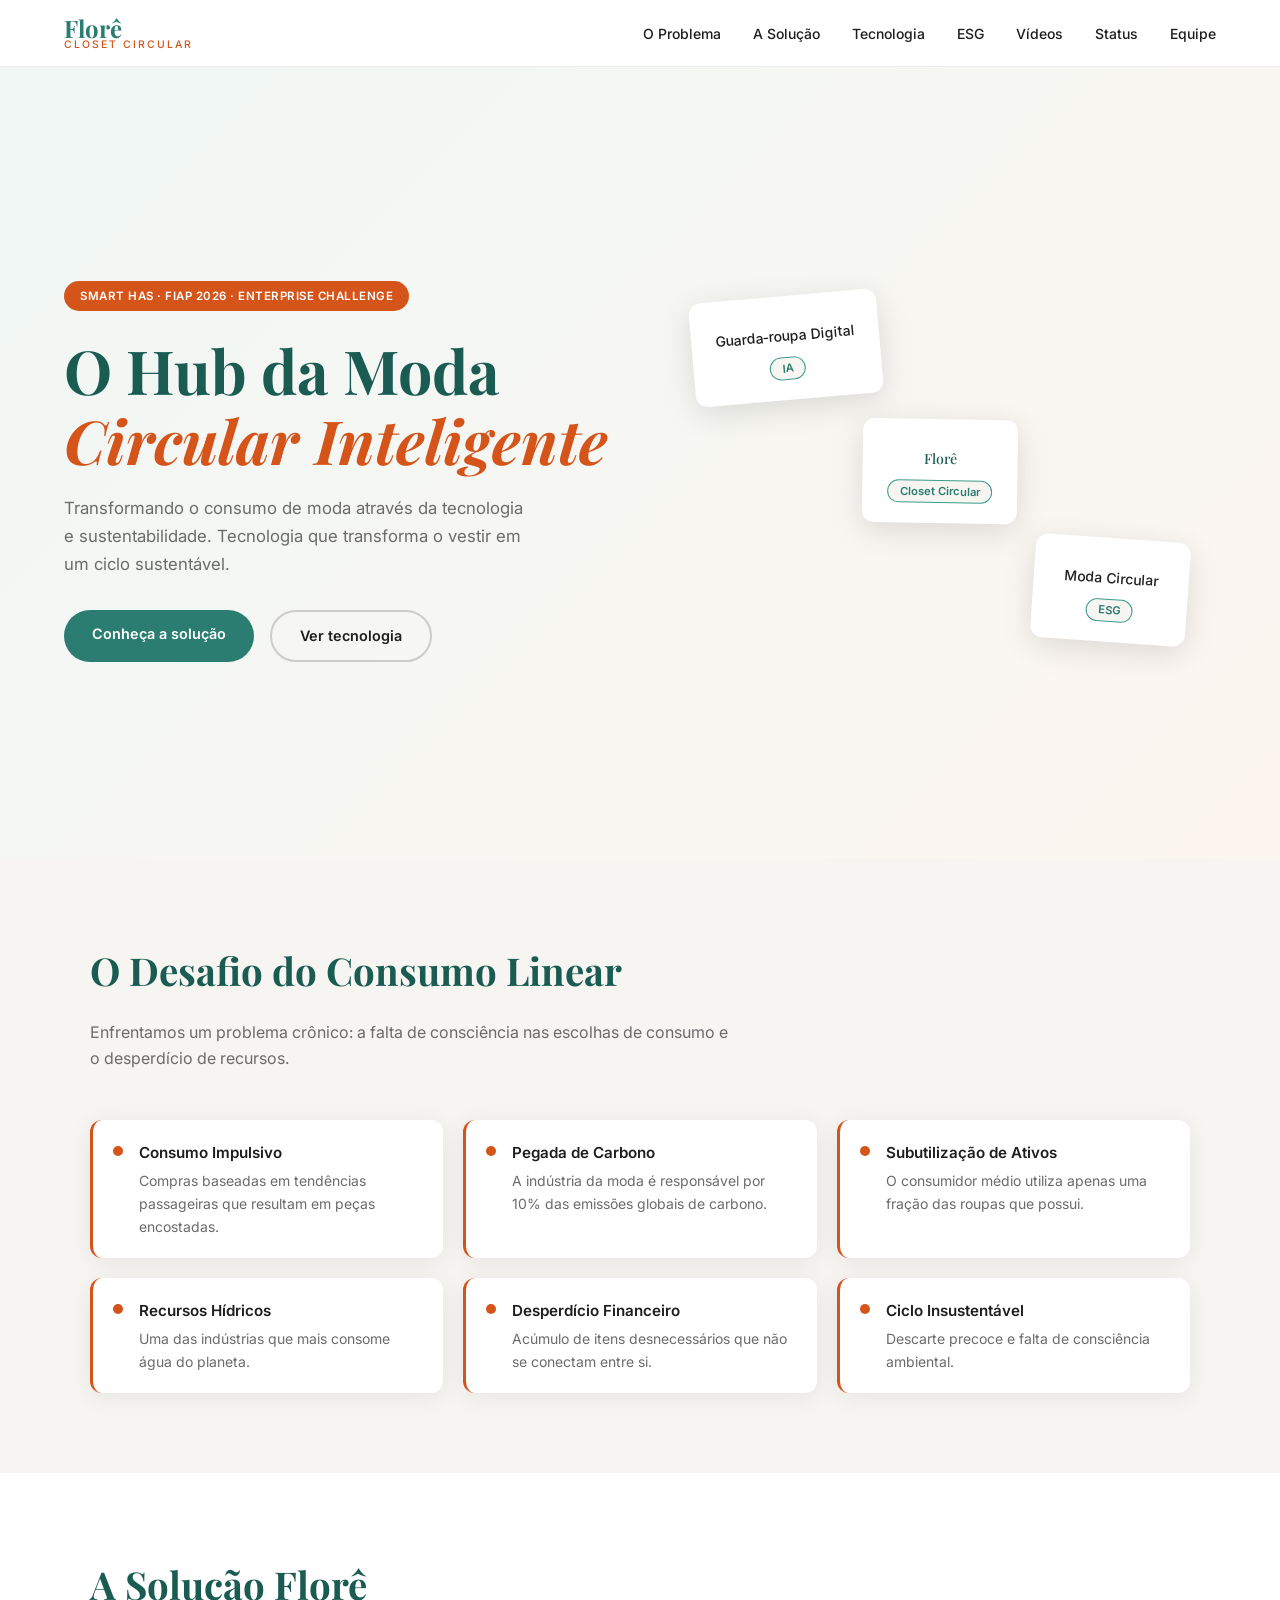
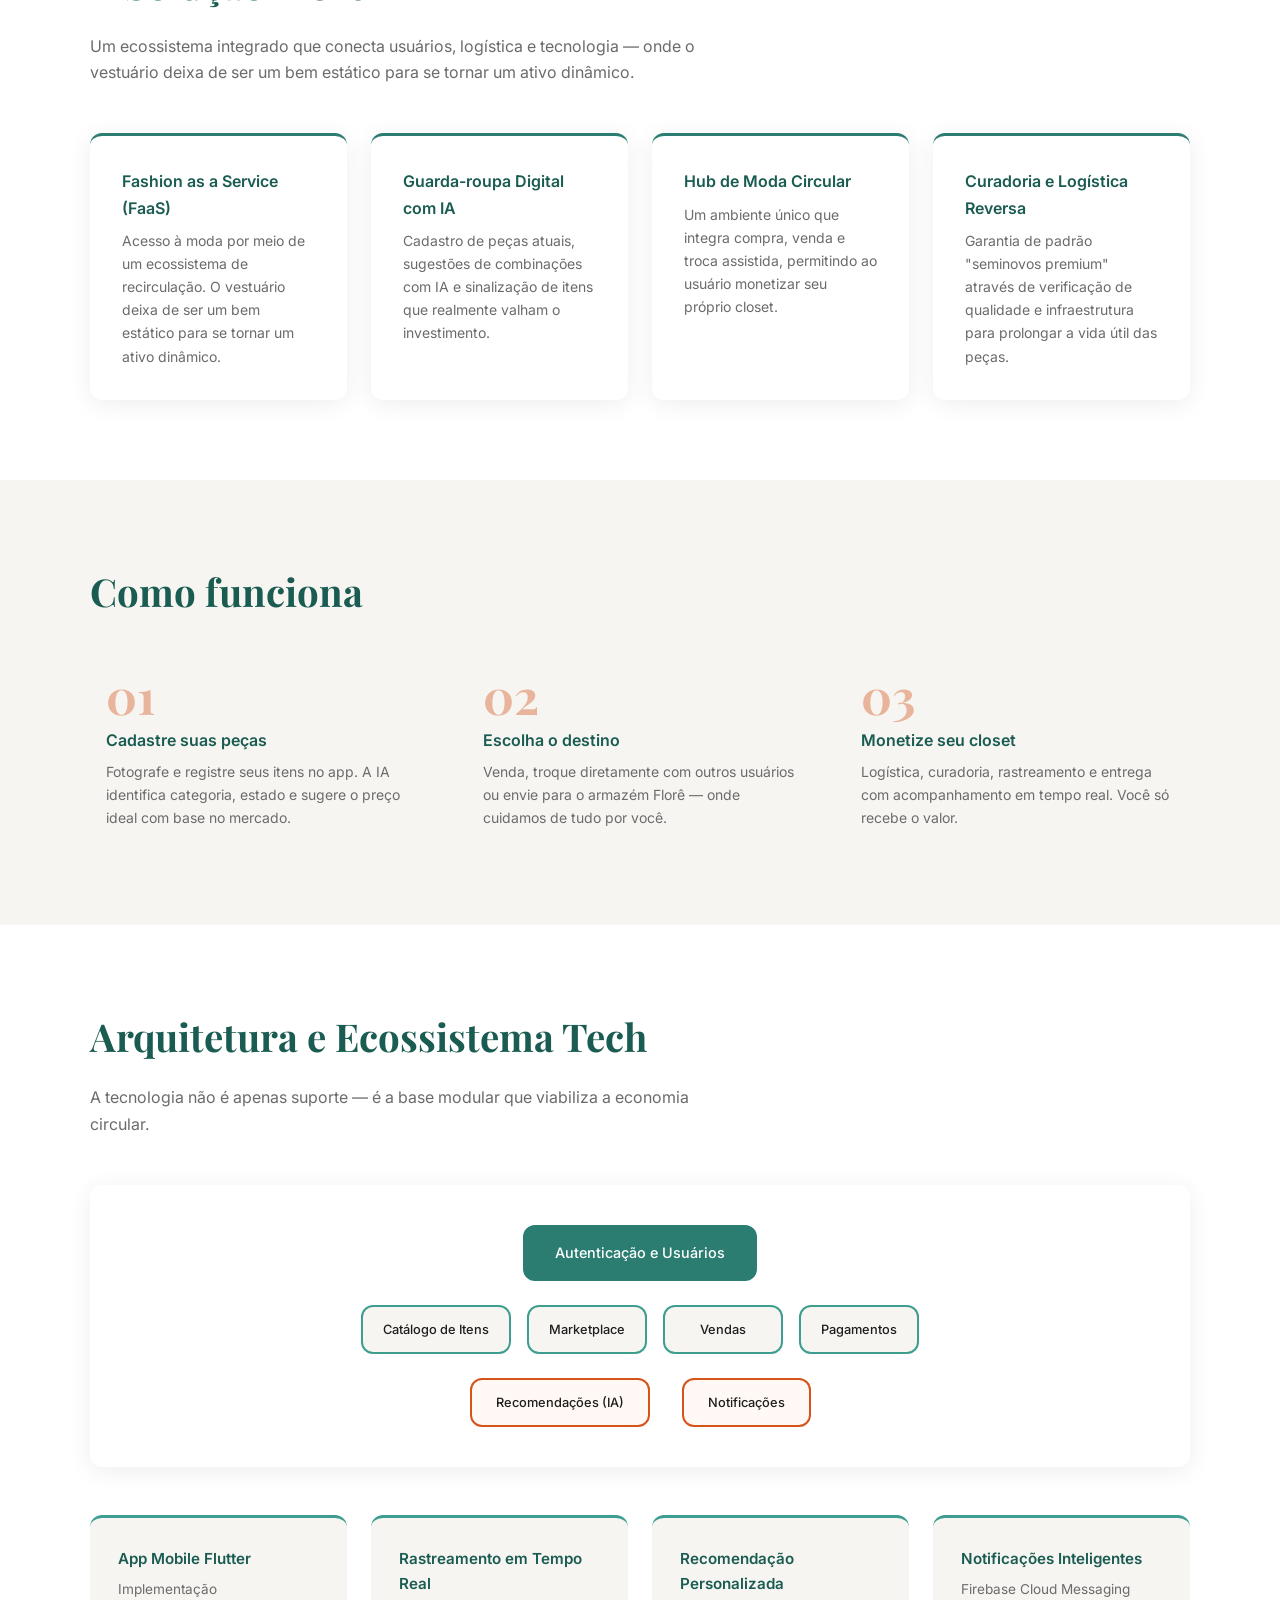
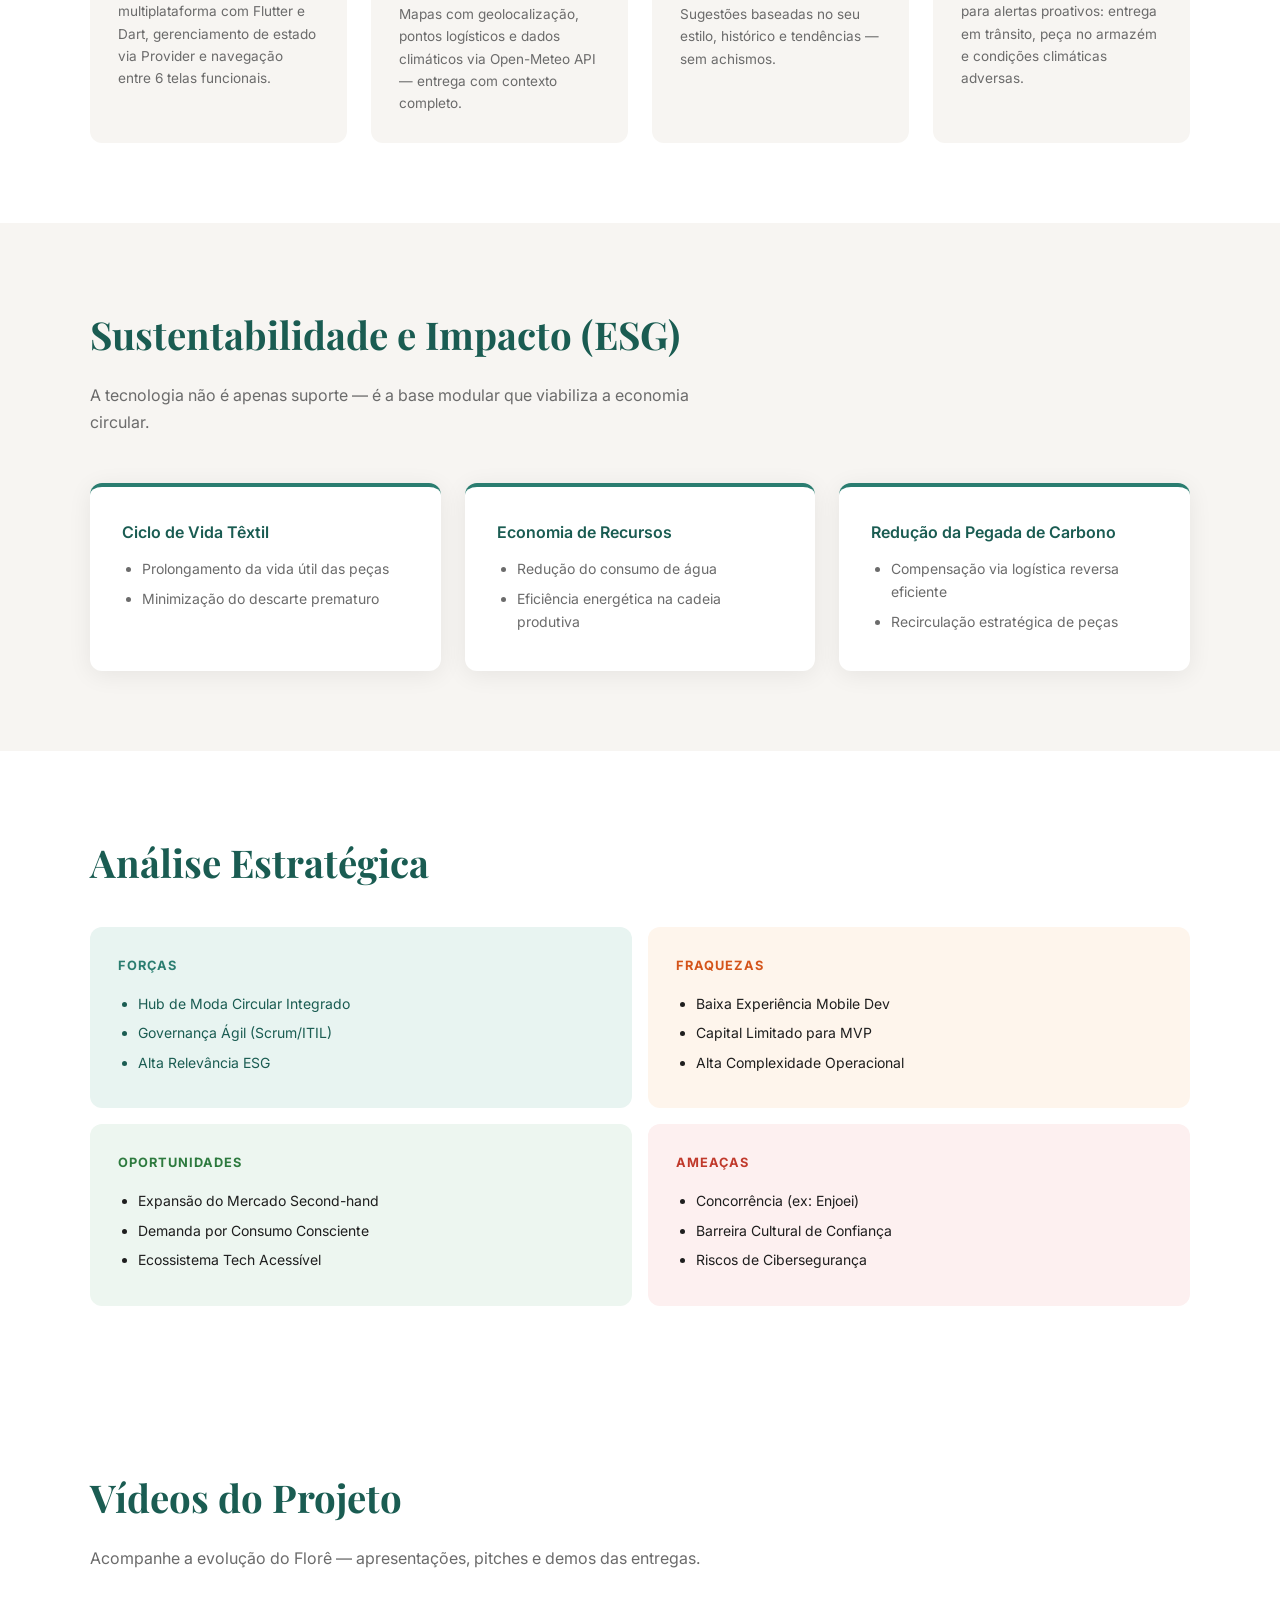
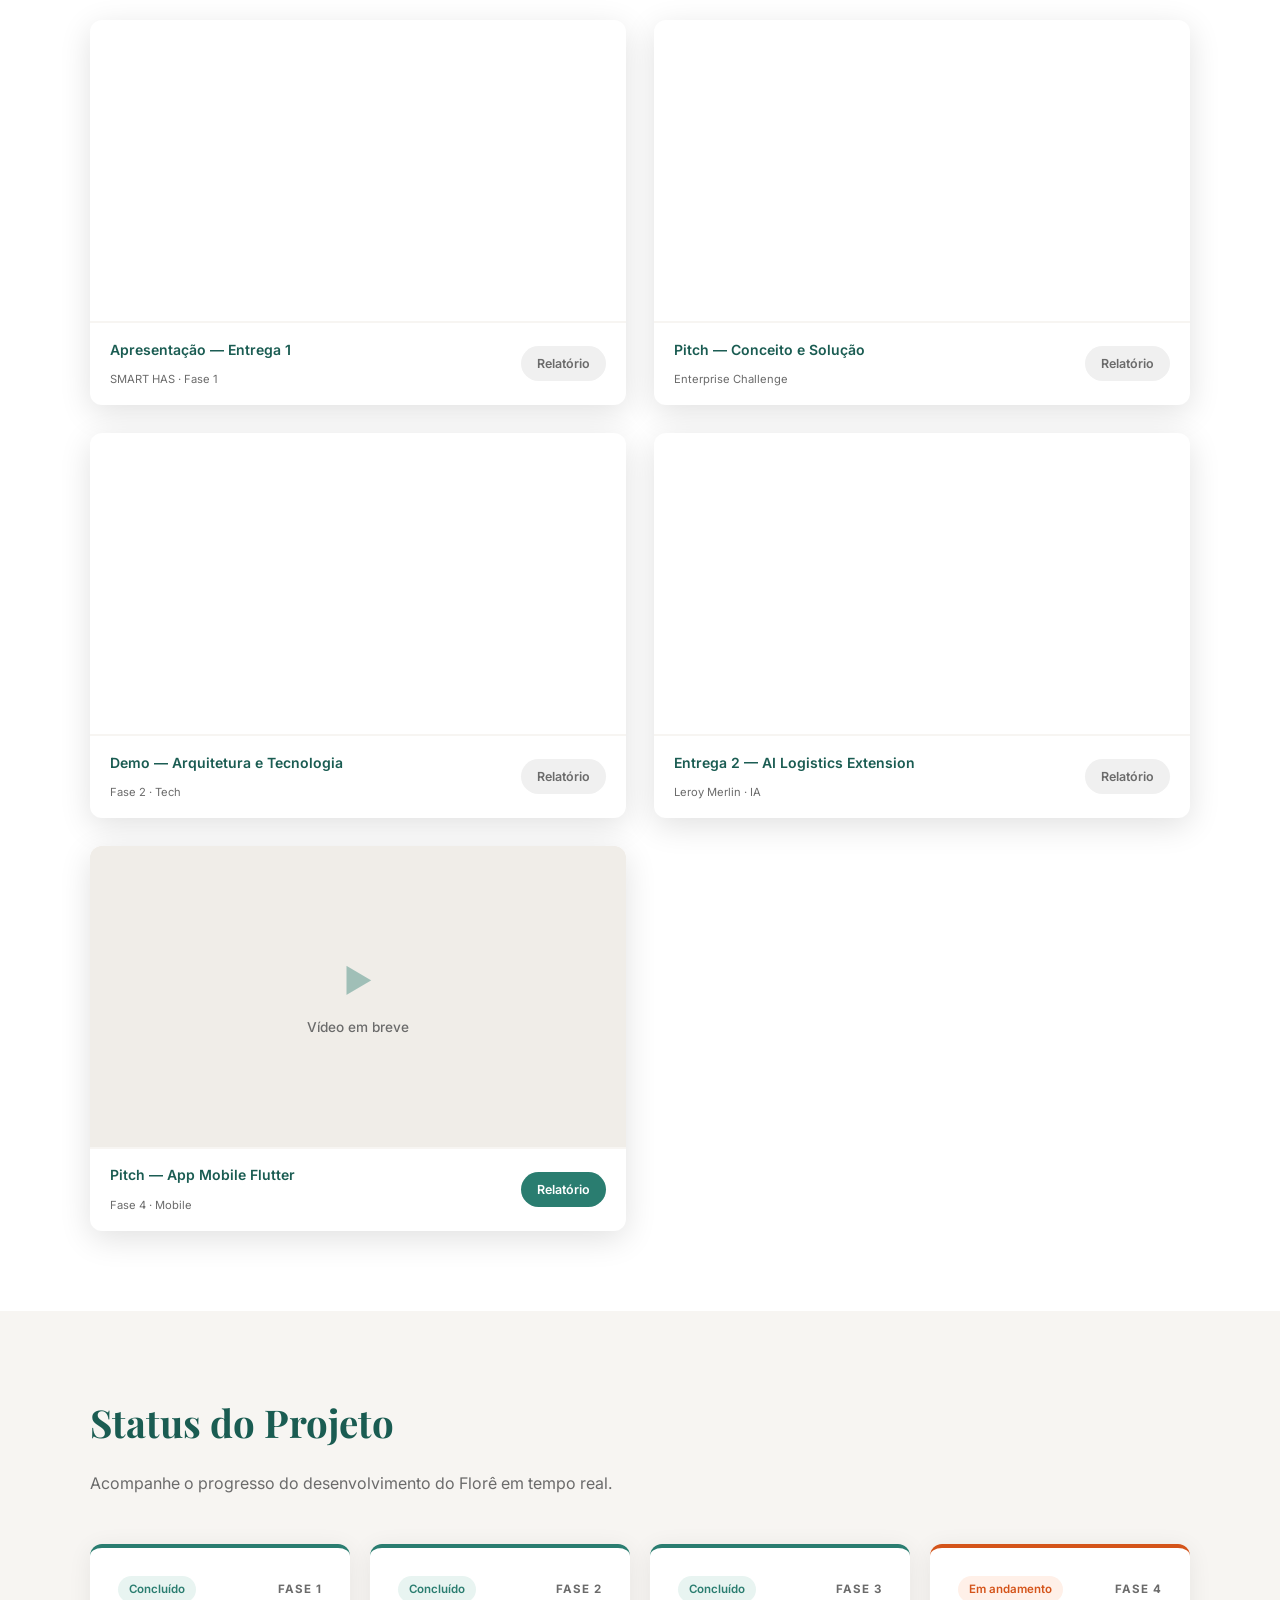
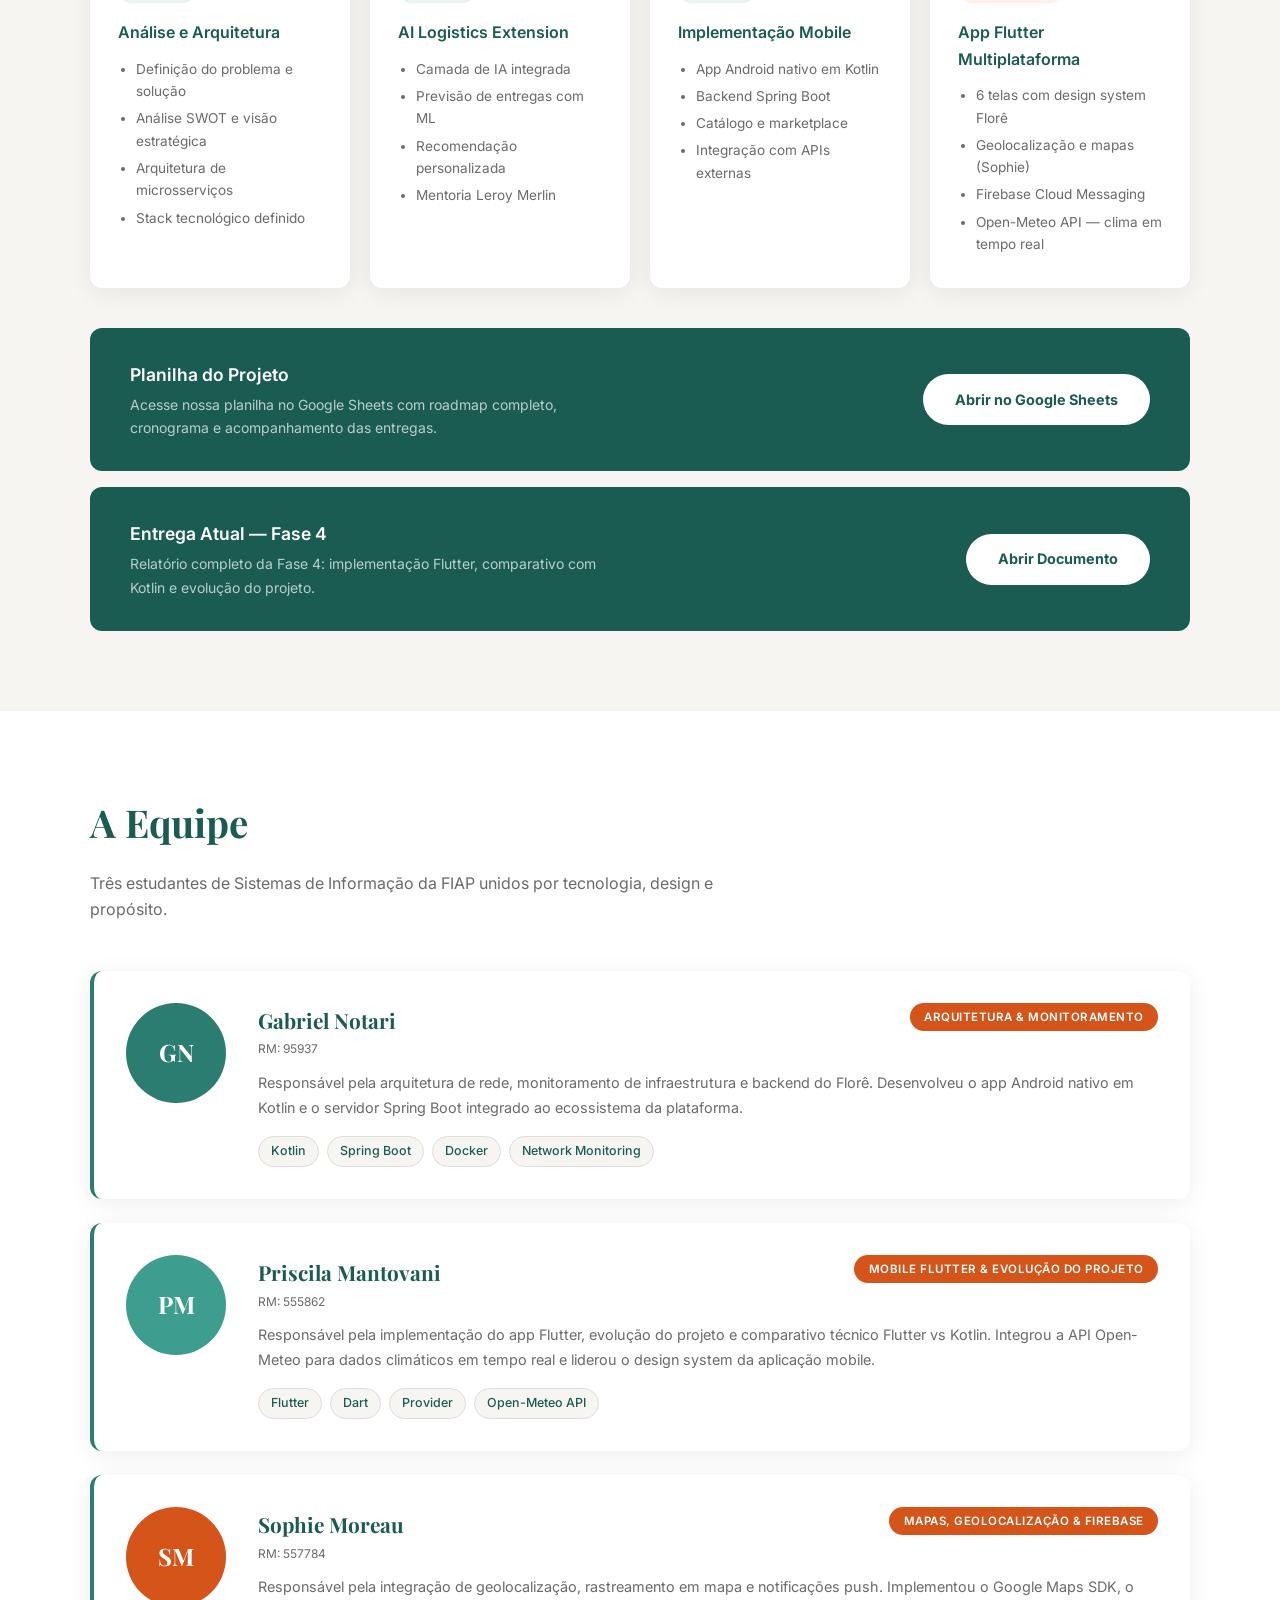
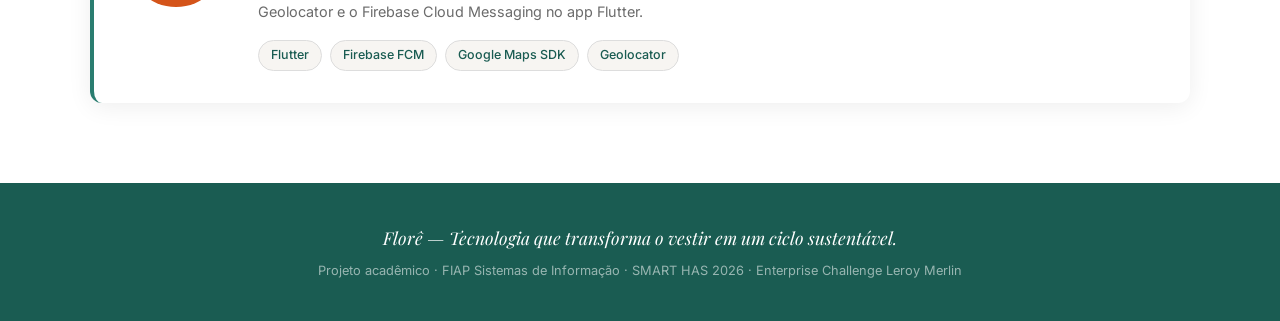
==== commit 2e820273: "fix: remove card duplicado de video Fase 4" ====
--- a/index.html
+++ b/index.html
@@ -359,21 +359,7 @@
             <a href="https://docs.google.com/document/d/1UsCDy0dgyTzAO0DwYq_TMVf_Zk6RgGlUrxVq-ClWnow/edit?usp=sharing" class="btn-pdf" target="_blank">Relatório</a>
           </div>
         </div>
-        <div class="video-card">
-          <div class="video-wrap video-wrap--placeholder">
-            <div class="video-placeholder">
-              <span class="video-placeholder__icon">▶</span>
-              <p>Vídeo em breve</p>
-            </div>
-          </div>
-          <div class="video-card__footer">
-            <div>
-              <p class="video-card__label">Demo — App em funcionamento</p>
-              <span class="video-card__tag">Fase 4 · Demo</span>
-            </div>
-            <a href="https://docs.google.com/document/d/1UsCDy0dgyTzAO0DwYq_TMVf_Zk6RgGlUrxVq-ClWnow/edit?usp=sharing" class="btn-pdf" target="_blank">Relatório</a>
-          </div>
-        </div>
+
       </div>
     </div>
   </section>
--- a/css/style.css
+++ b/css/style.css
@@ -779,3 +779,36 @@
 
   .videos-grid { grid-template-columns: 1fr; }
 }
+.video-wrap--placeholder {
+  background: var(--cream);
+  display: flex;
+  align-items: center;
+  justify-content: center;
+}
+
+.video-placeholder {
+  position: absolute;
+  top: 0; left: 0;
+  width: 100%; height: 100%;
+  display: flex;
+  flex-direction: column;
+  align-items: center;
+  justify-content: center;
+  gap: 0.5rem;
+  background: #f0ede8;
+  color: var(--gray);
+}
+
+.video-placeholder__icon {
+  font-size: 2rem;
+  color: var(--teal);
+  opacity: 0.4;
+}
+
+.video-placeholder p {
+  font-size: 0.85rem;
+  font-weight: 500;
+  color: var(--gray);
+  margin: 0;
+}
+
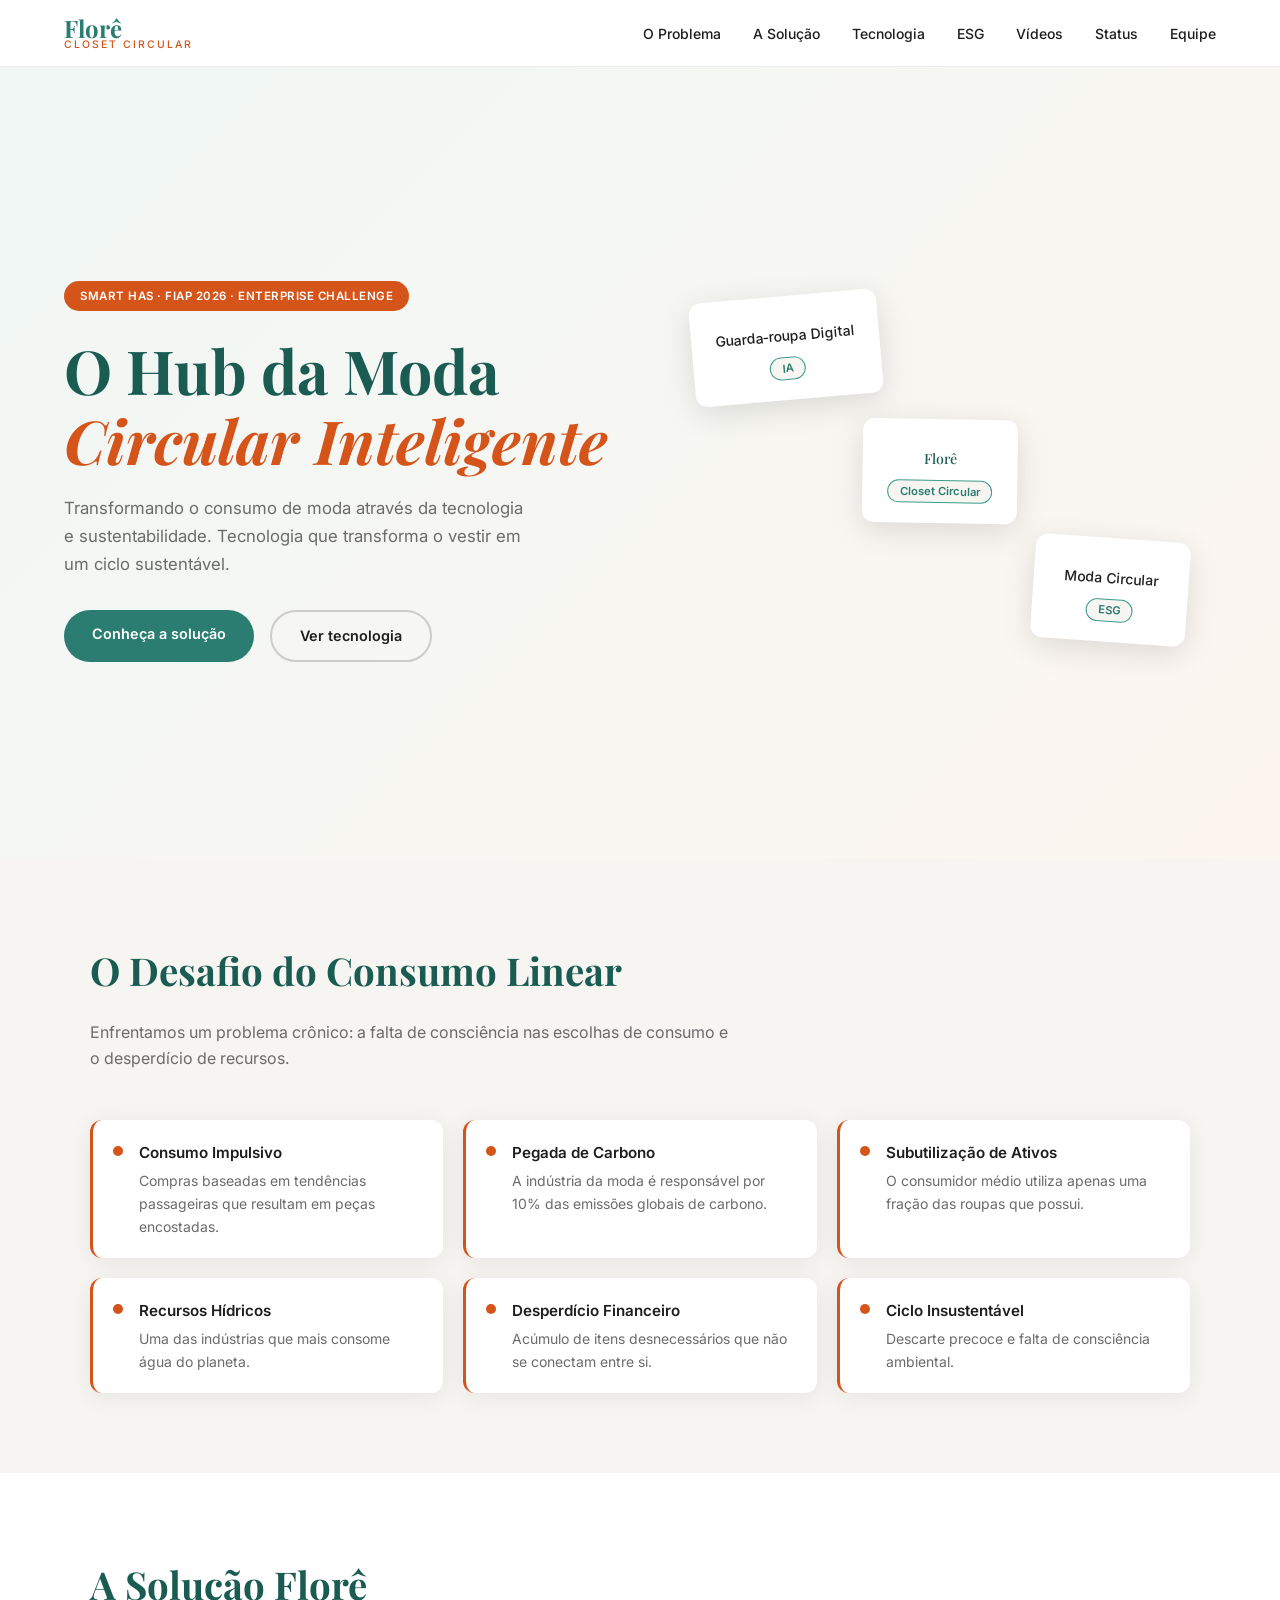
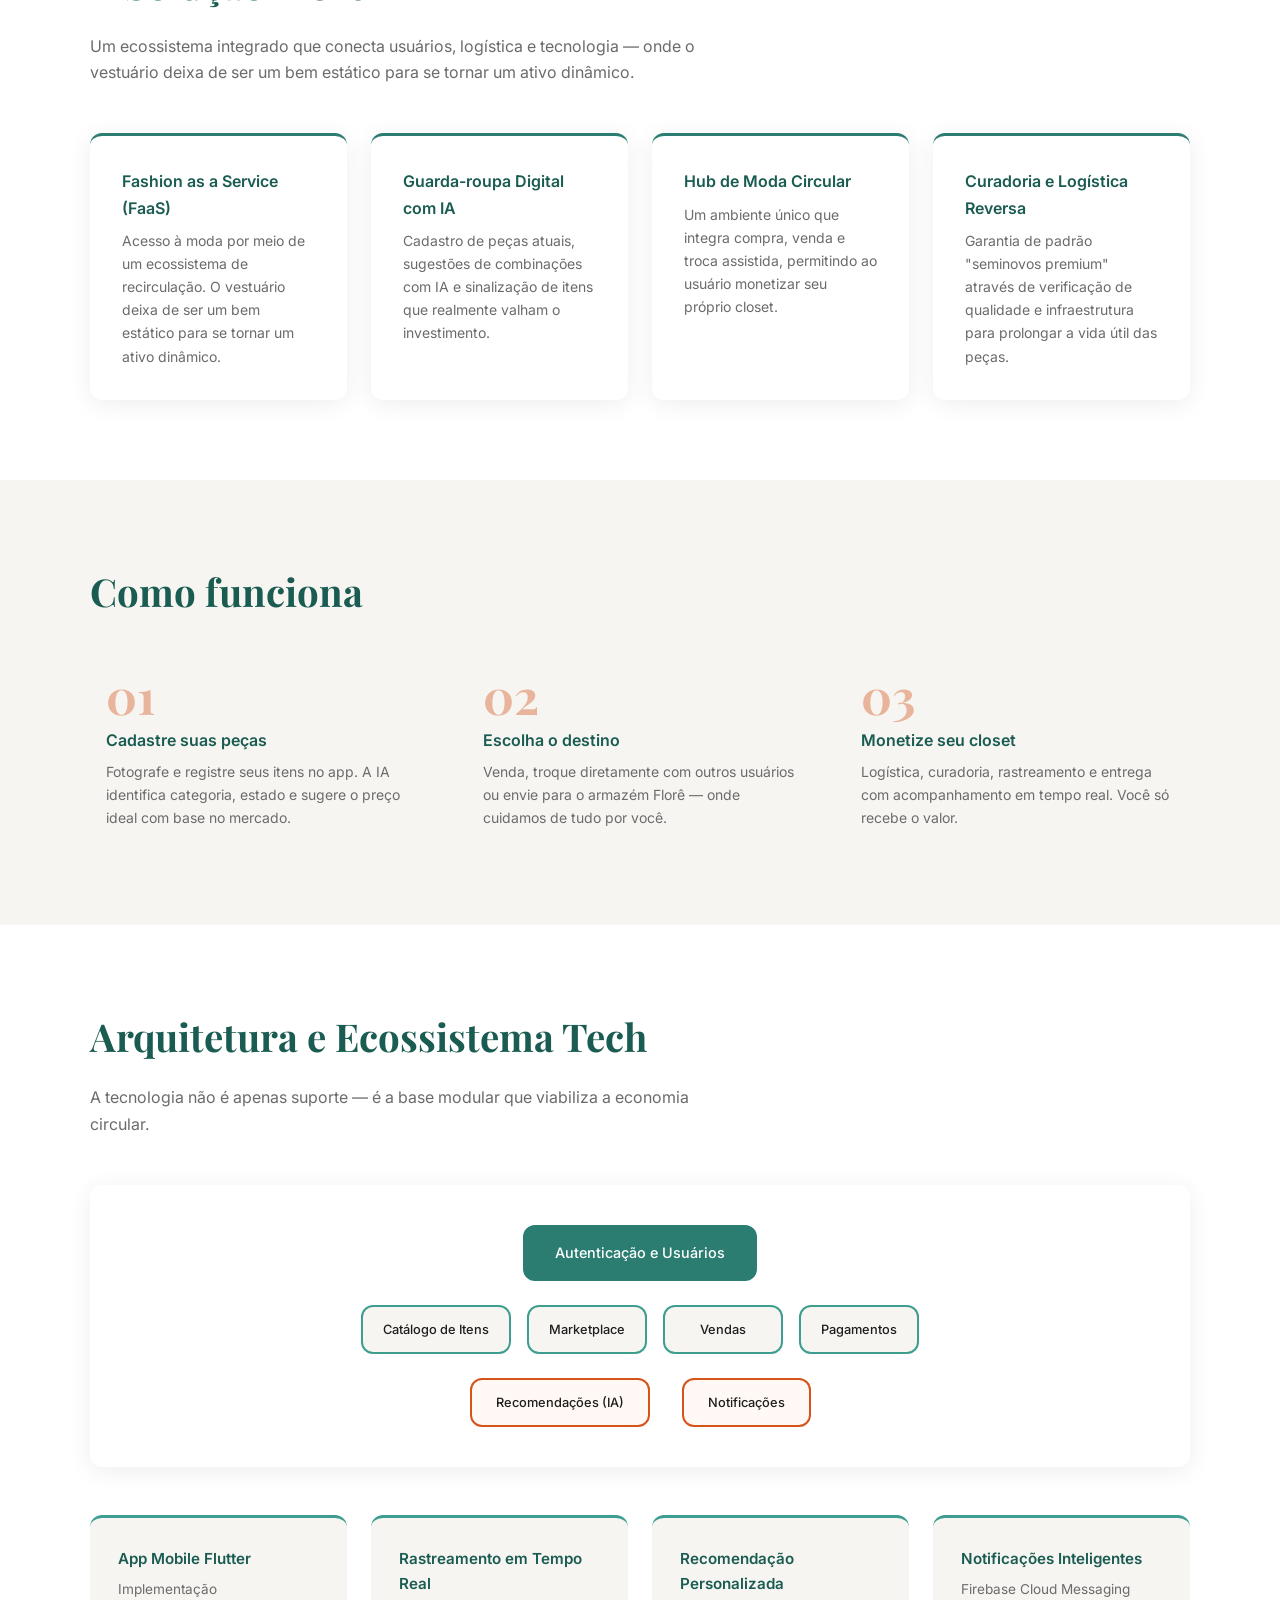
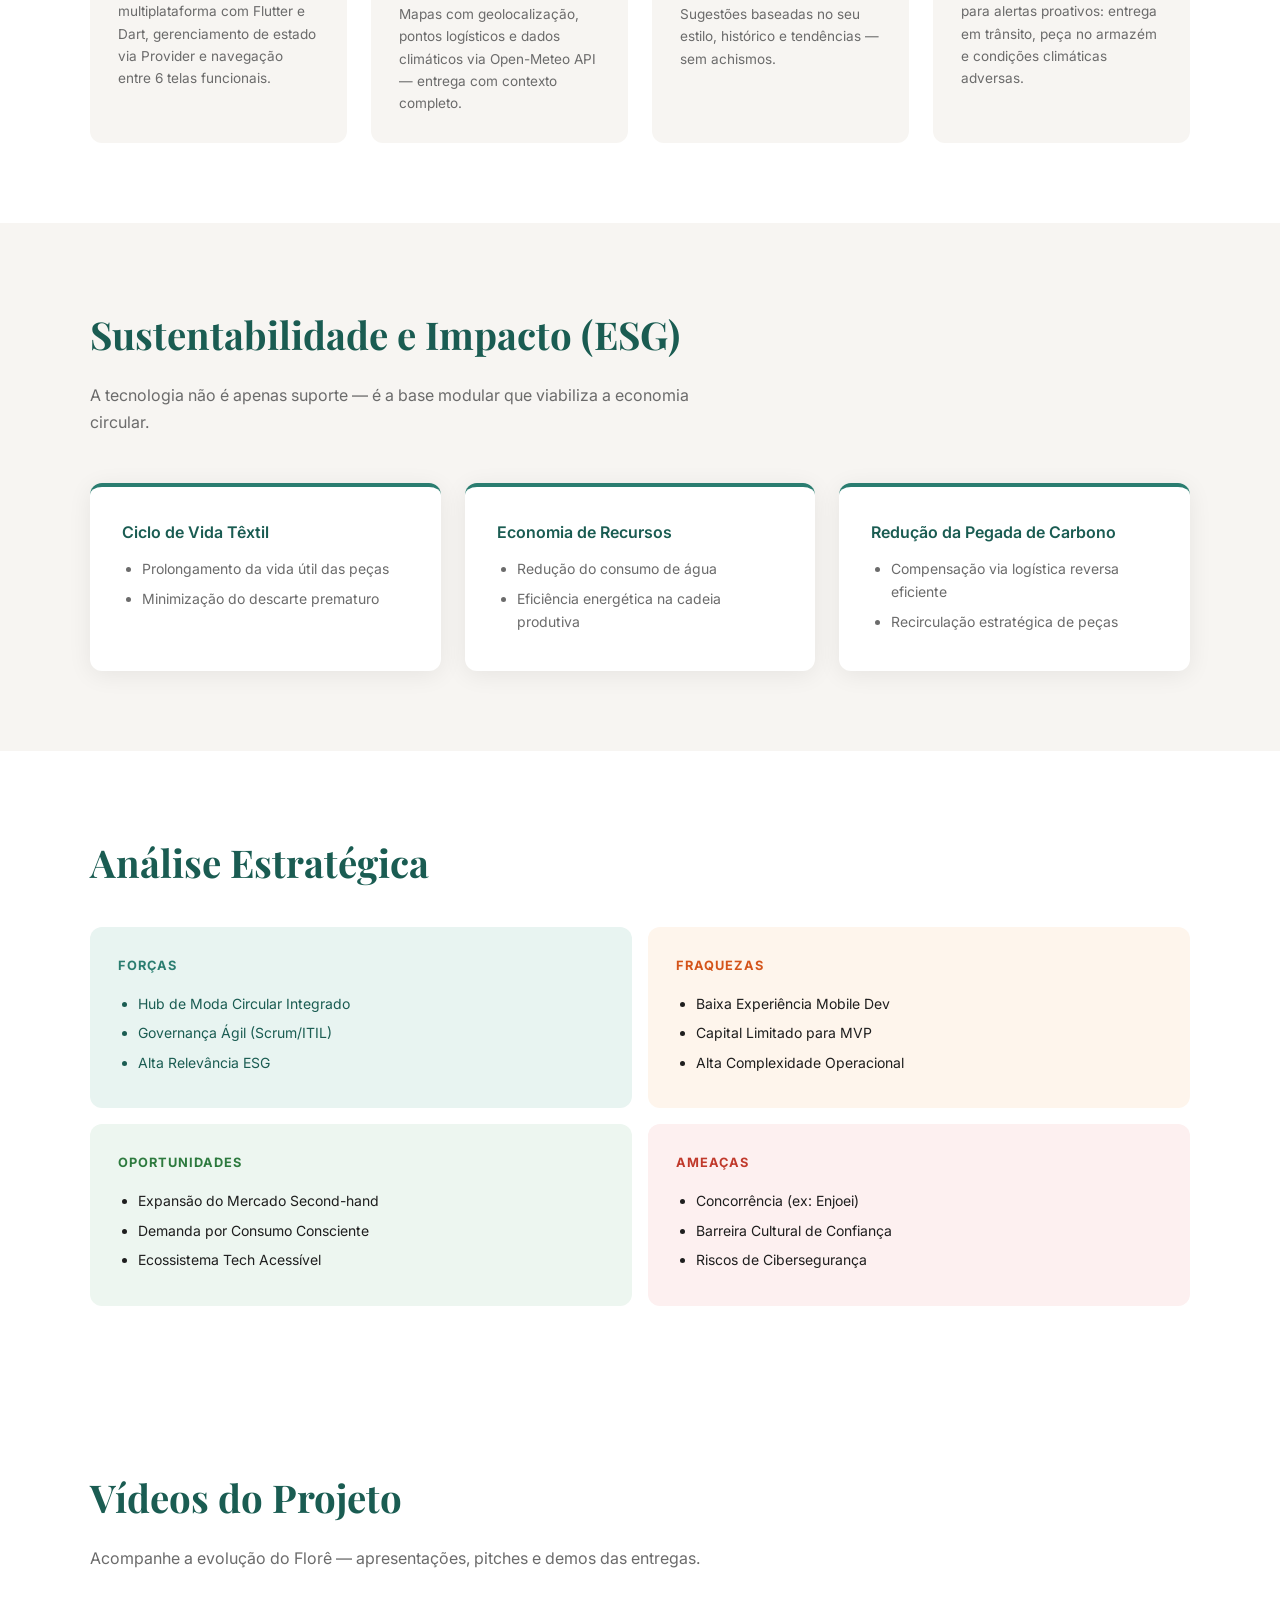
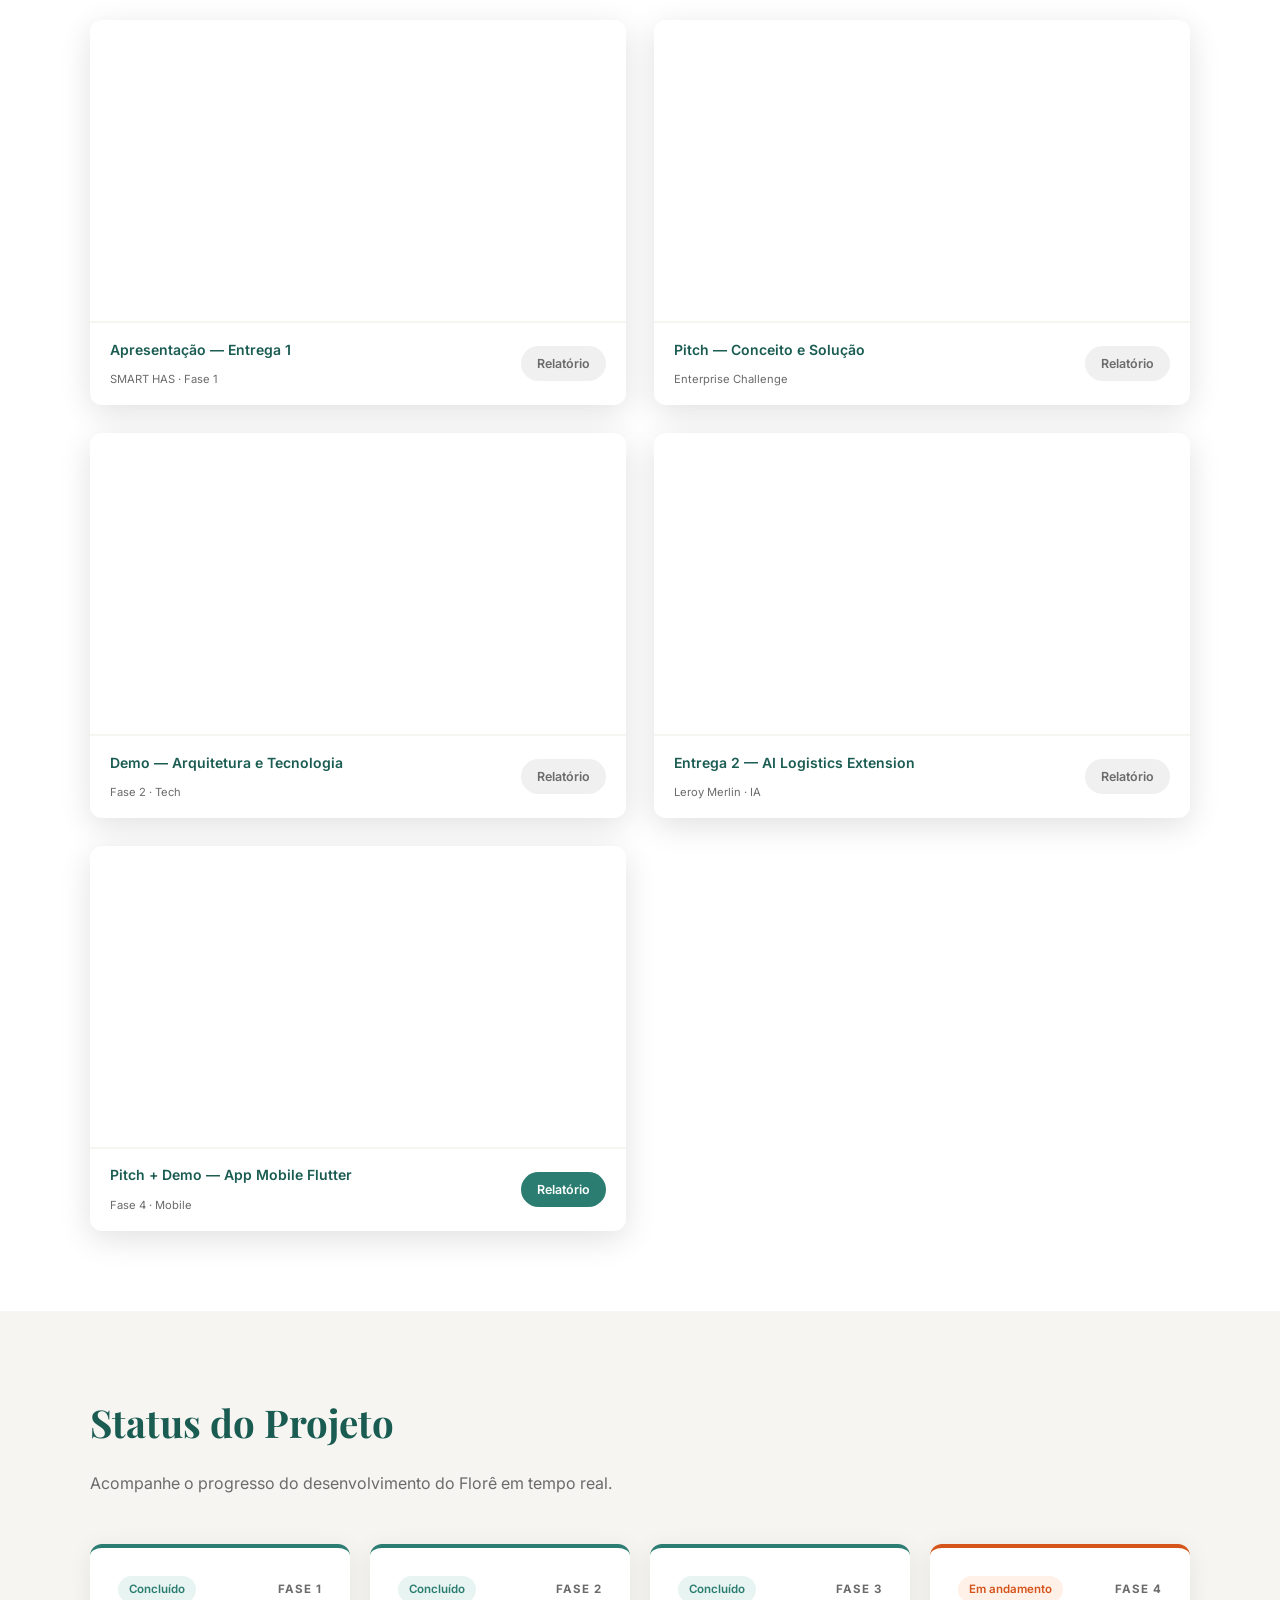
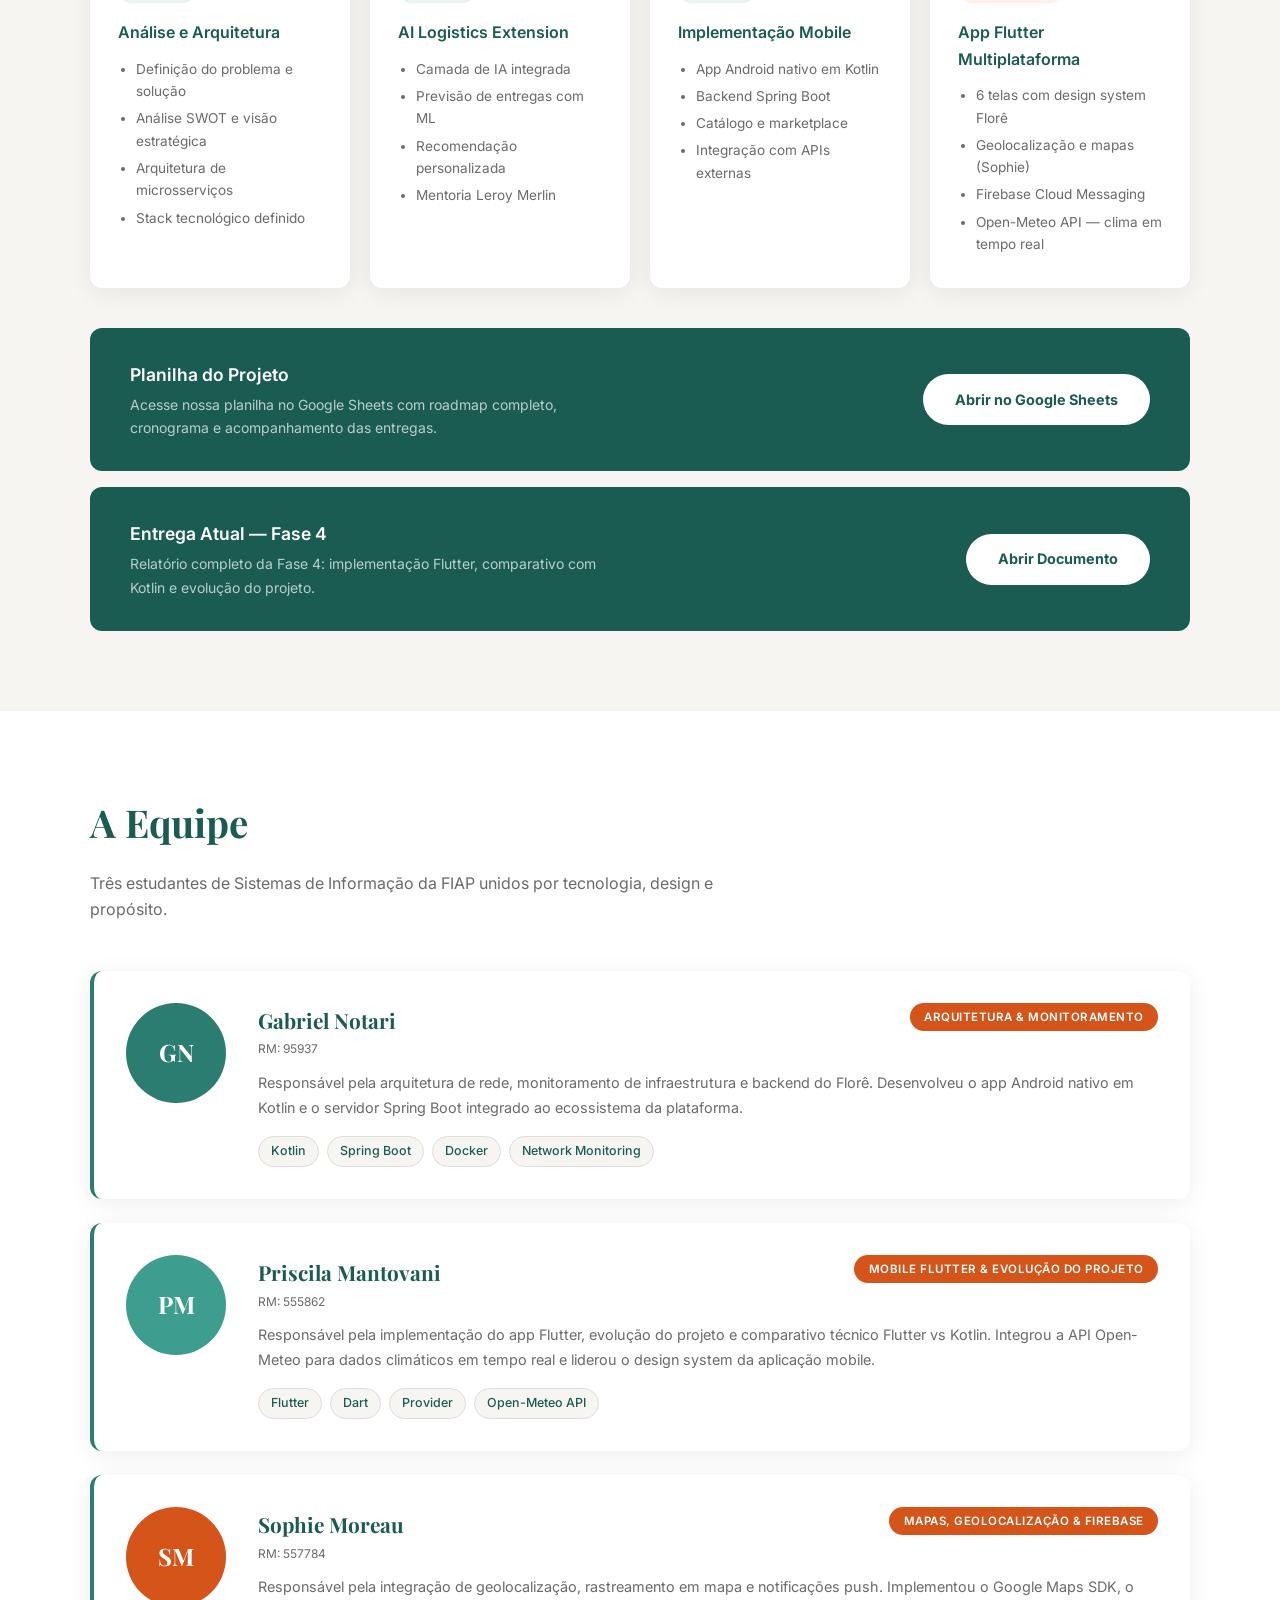
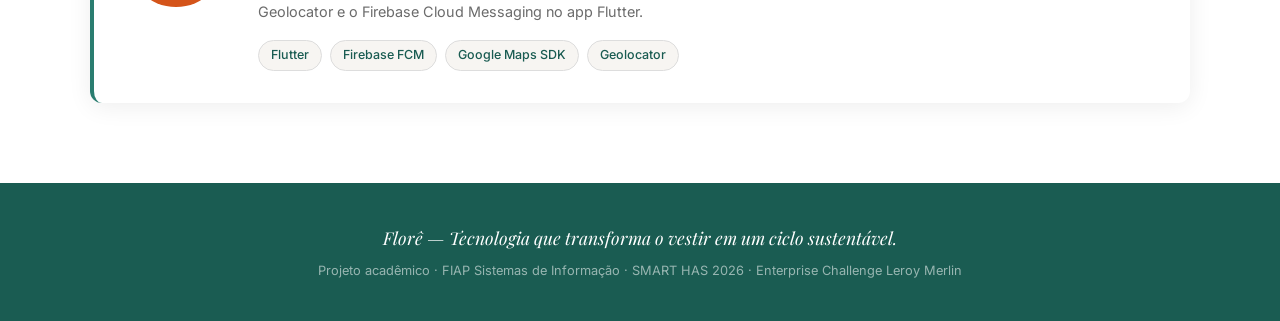
==== commit f4883f77: "feat: adiciona video Fase 4 - Pitch e Demo Flutter" ====
--- a/index.html
+++ b/index.html
@@ -345,15 +345,12 @@
           </div>
         </div>
         <div class="video-card">
-          <div class="video-wrap video-wrap--placeholder">
-            <div class="video-placeholder">
-              <span class="video-placeholder__icon">▶</span>
-              <p>Vídeo em breve</p>
-            </div>
+          <div class="video-wrap">
+            <iframe src="https://www.youtube.com/embed/sn-hsEqJ078" title="Florê - Fase 4" frameborder="0" allow="accelerometer; autoplay; clipboard-write; encrypted-media; gyroscope; picture-in-picture" allowfullscreen></iframe>
           </div>
           <div class="video-card__footer">
             <div>
-              <p class="video-card__label">Pitch — App Mobile Flutter</p>
+              <p class="video-card__label">Pitch + Demo — App Mobile Flutter</p>
               <span class="video-card__tag">Fase 4 · Mobile</span>
             </div>
             <a href="https://docs.google.com/document/d/1UsCDy0dgyTzAO0DwYq_TMVf_Zk6RgGlUrxVq-ClWnow/edit?usp=sharing" class="btn-pdf" target="_blank">Relatório</a>
